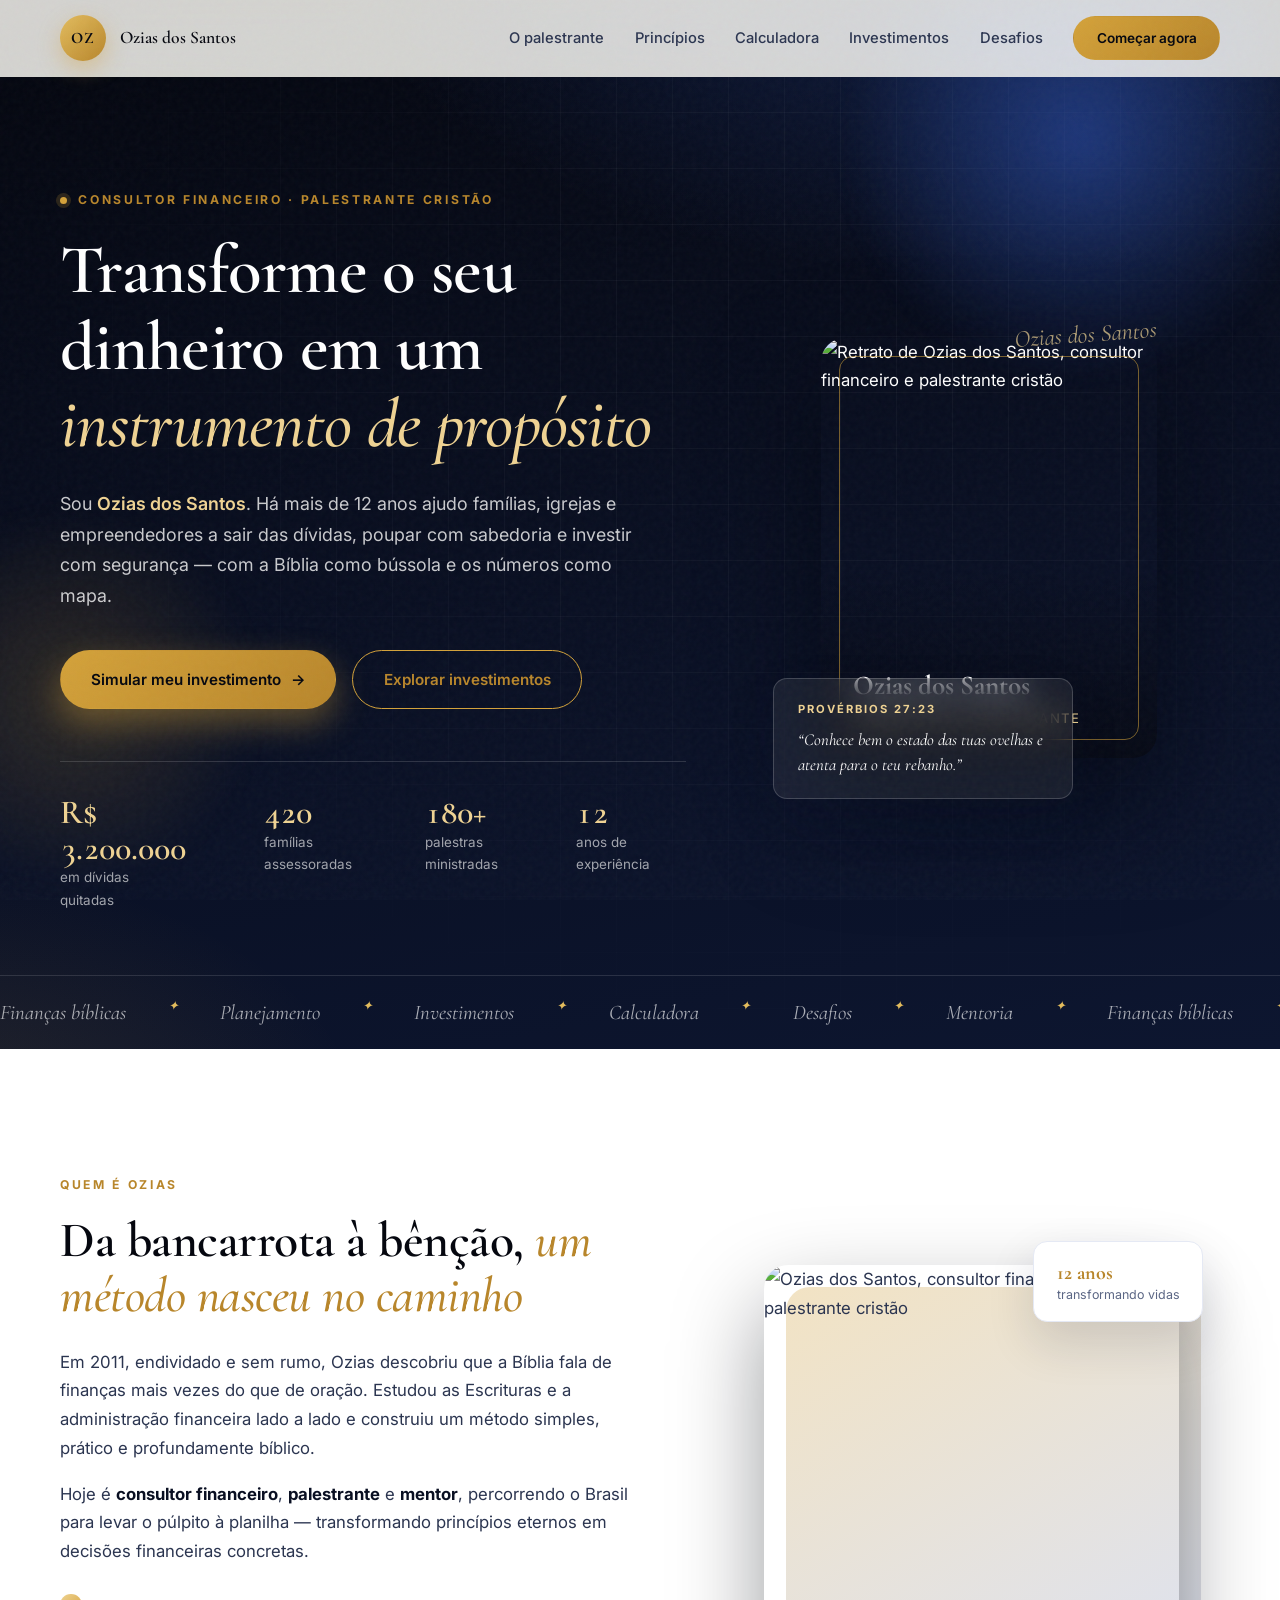
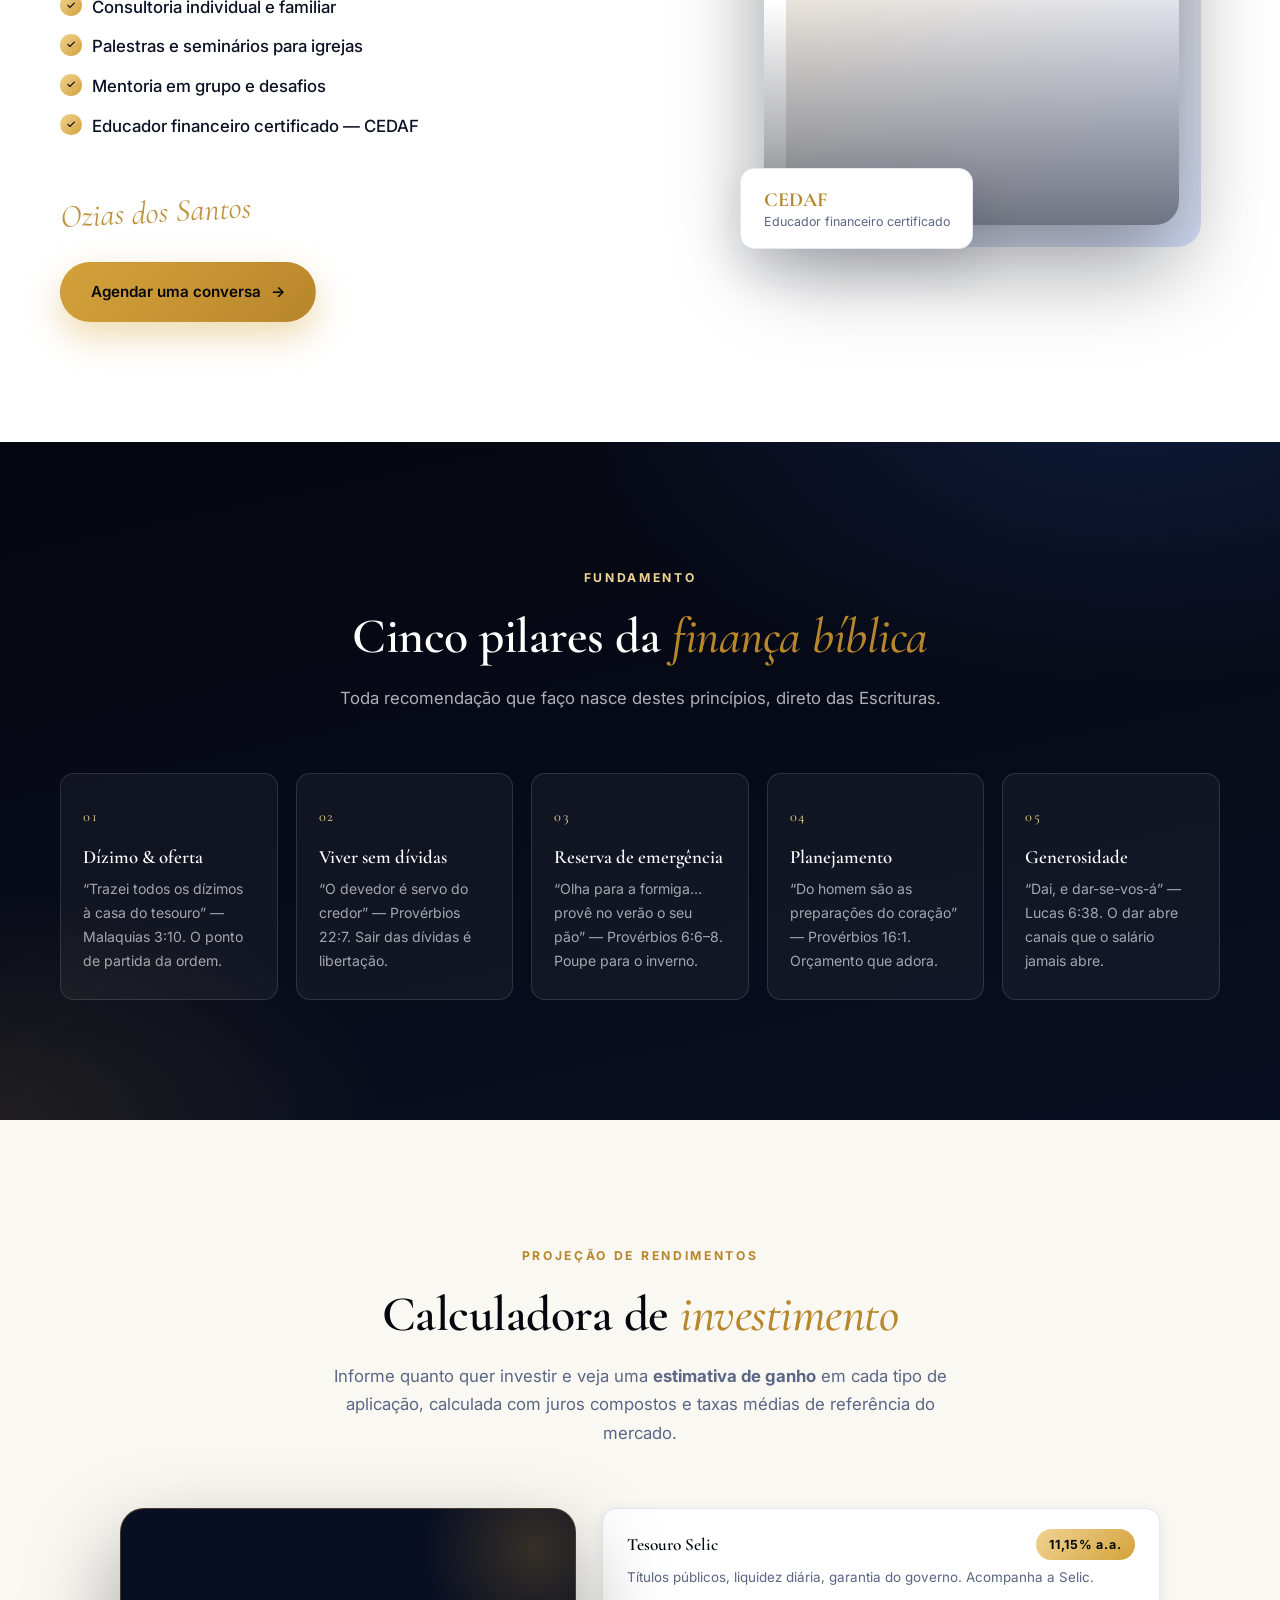
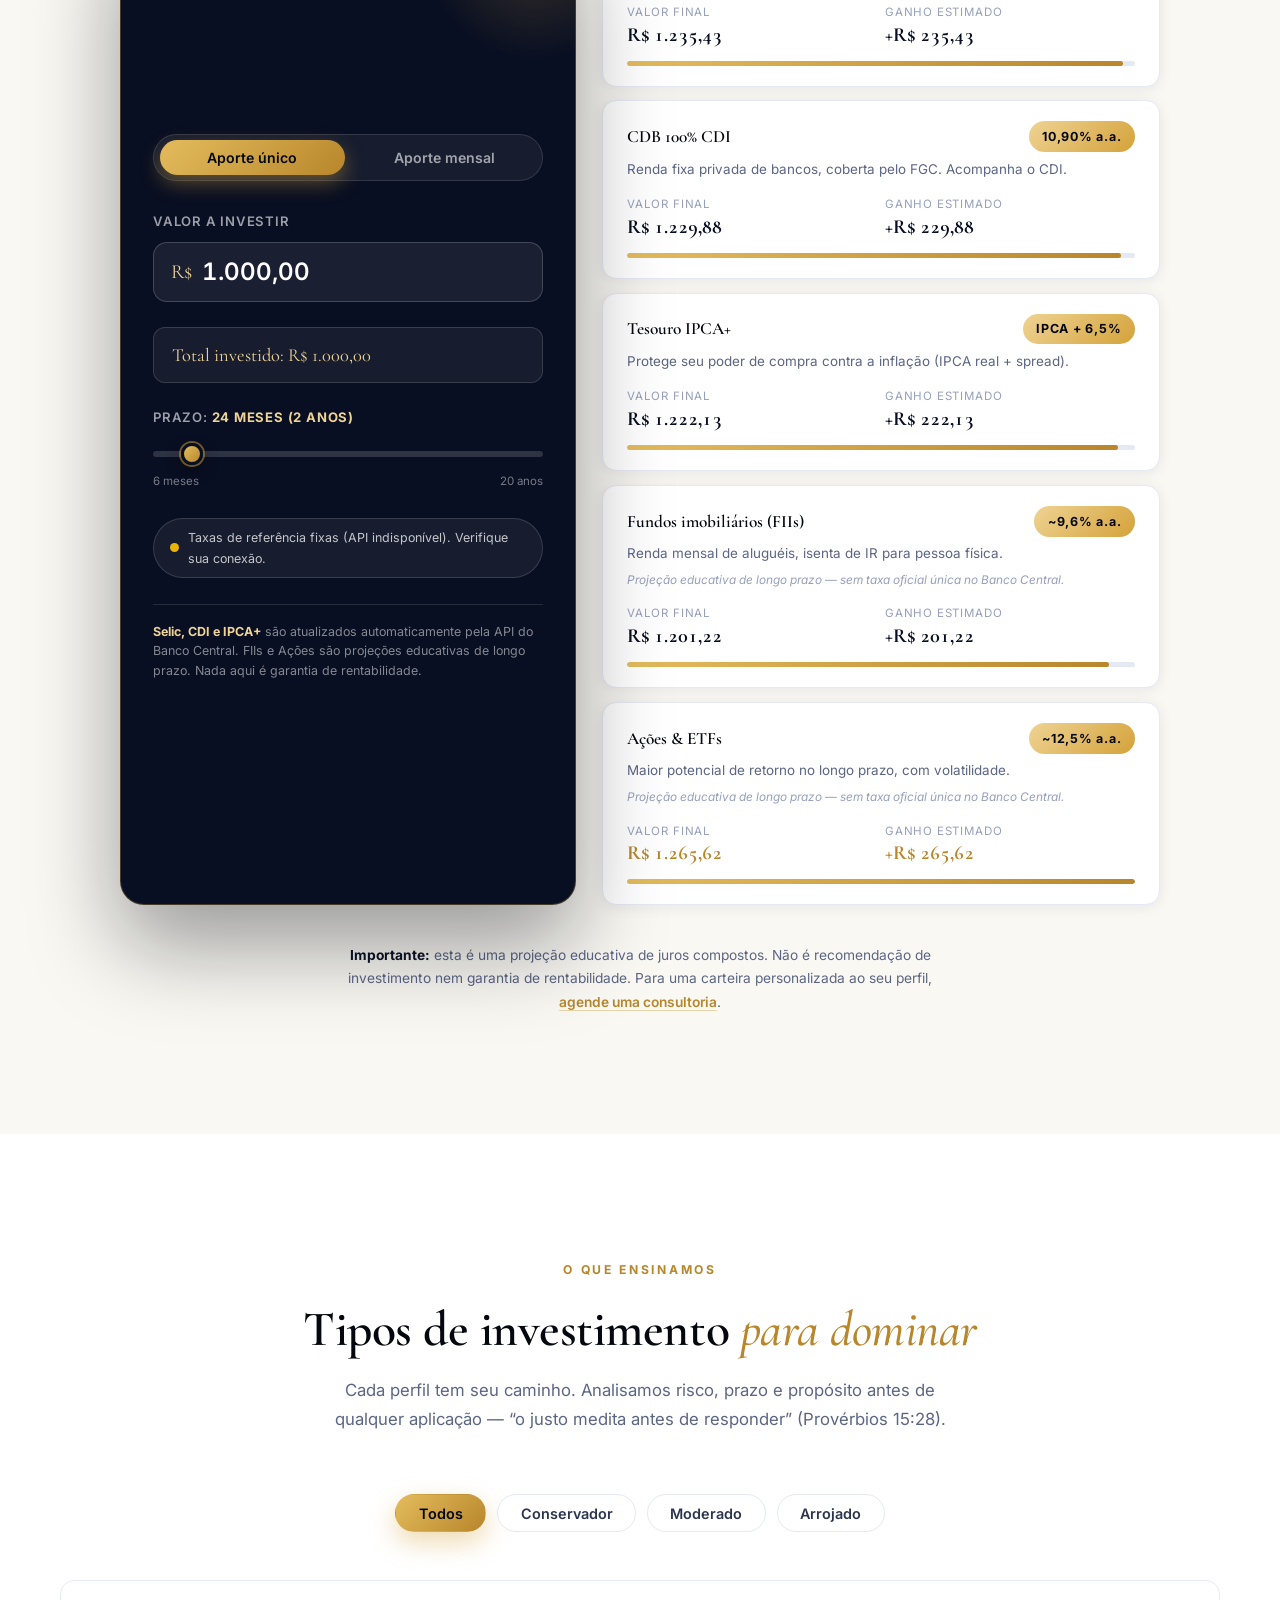
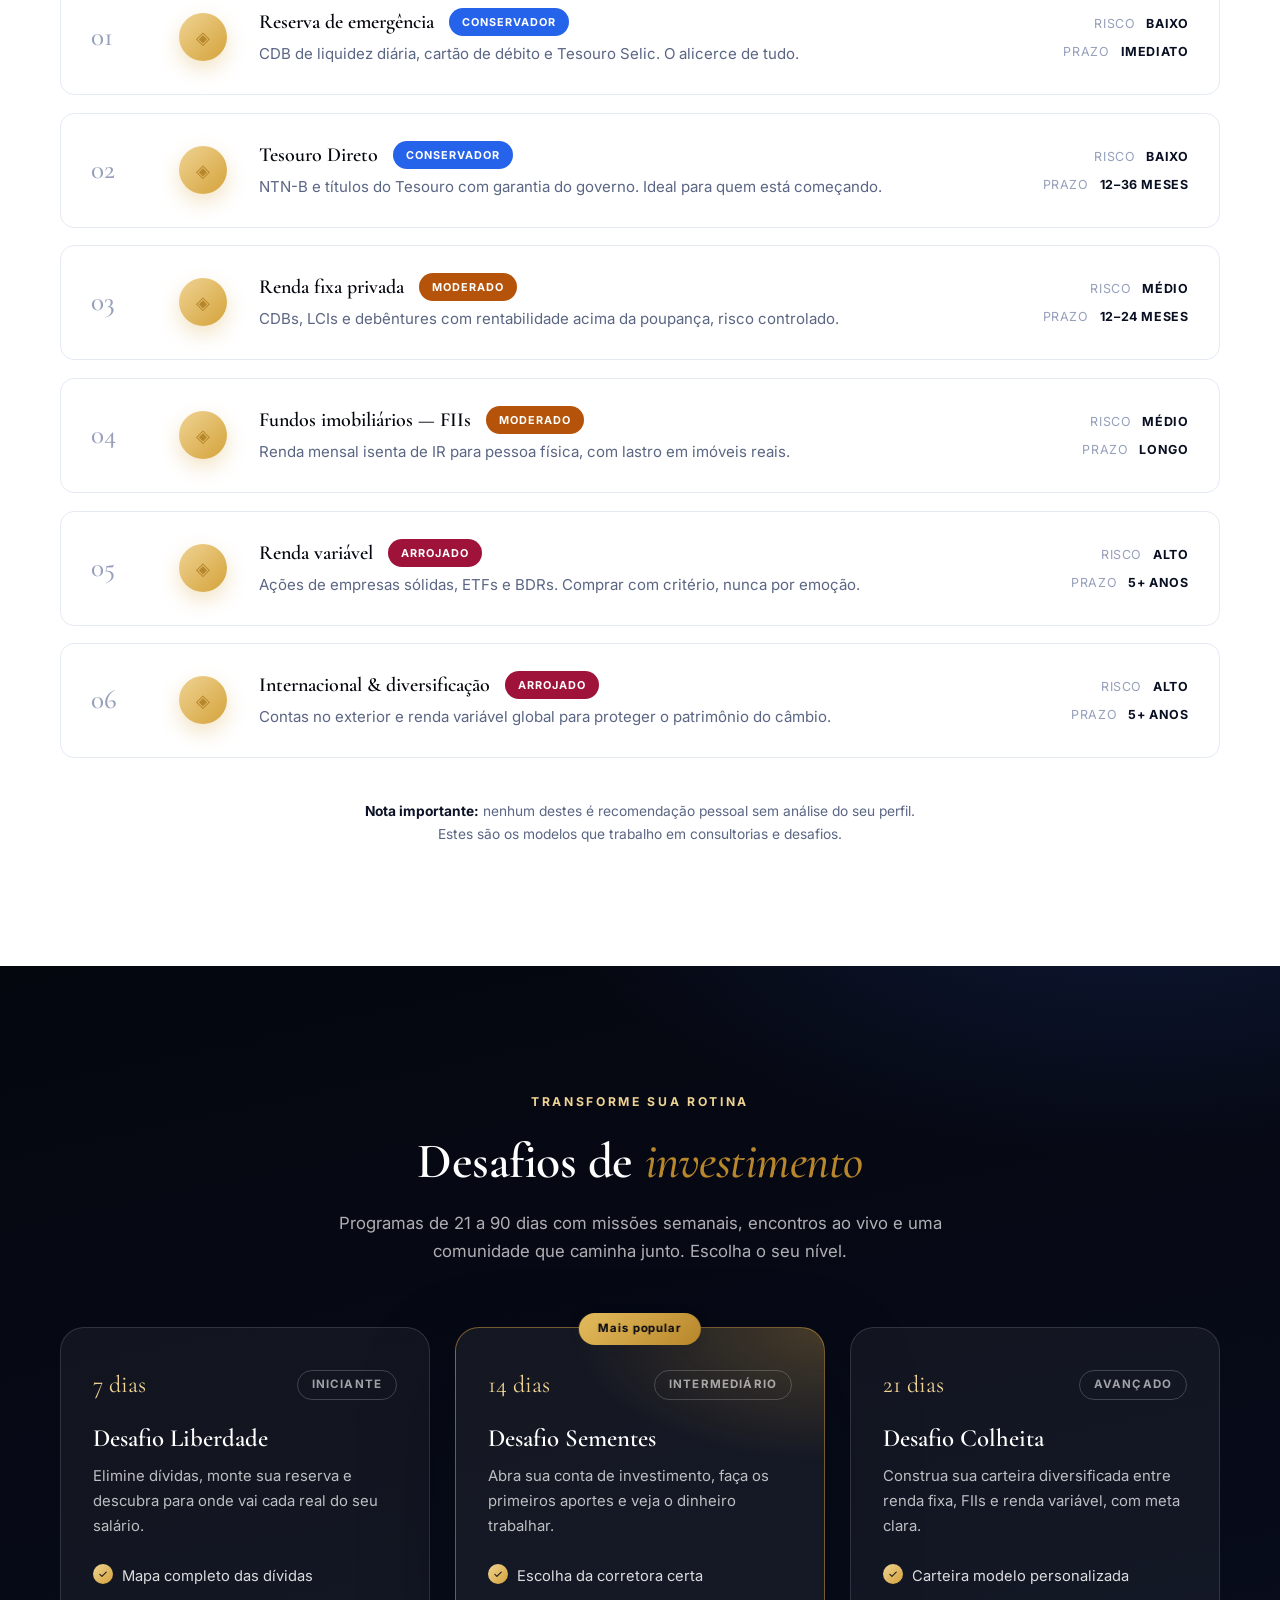
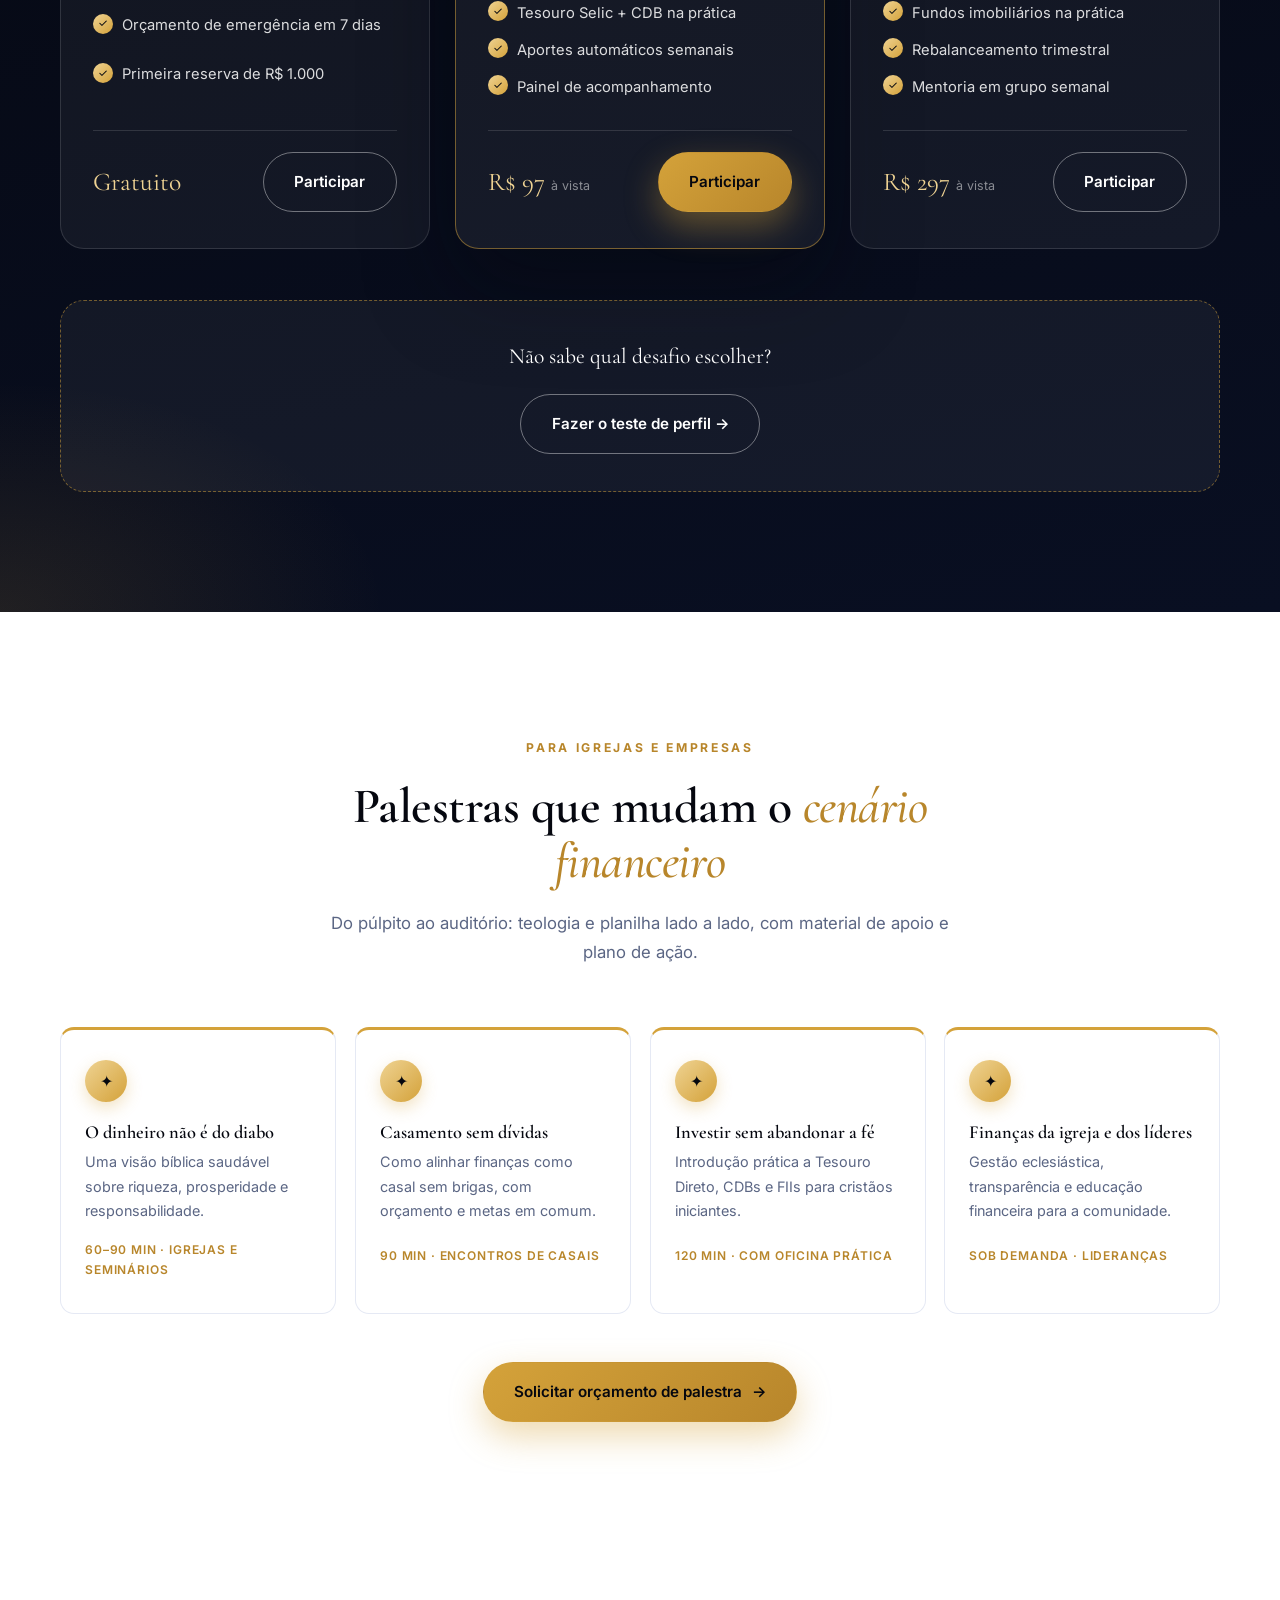
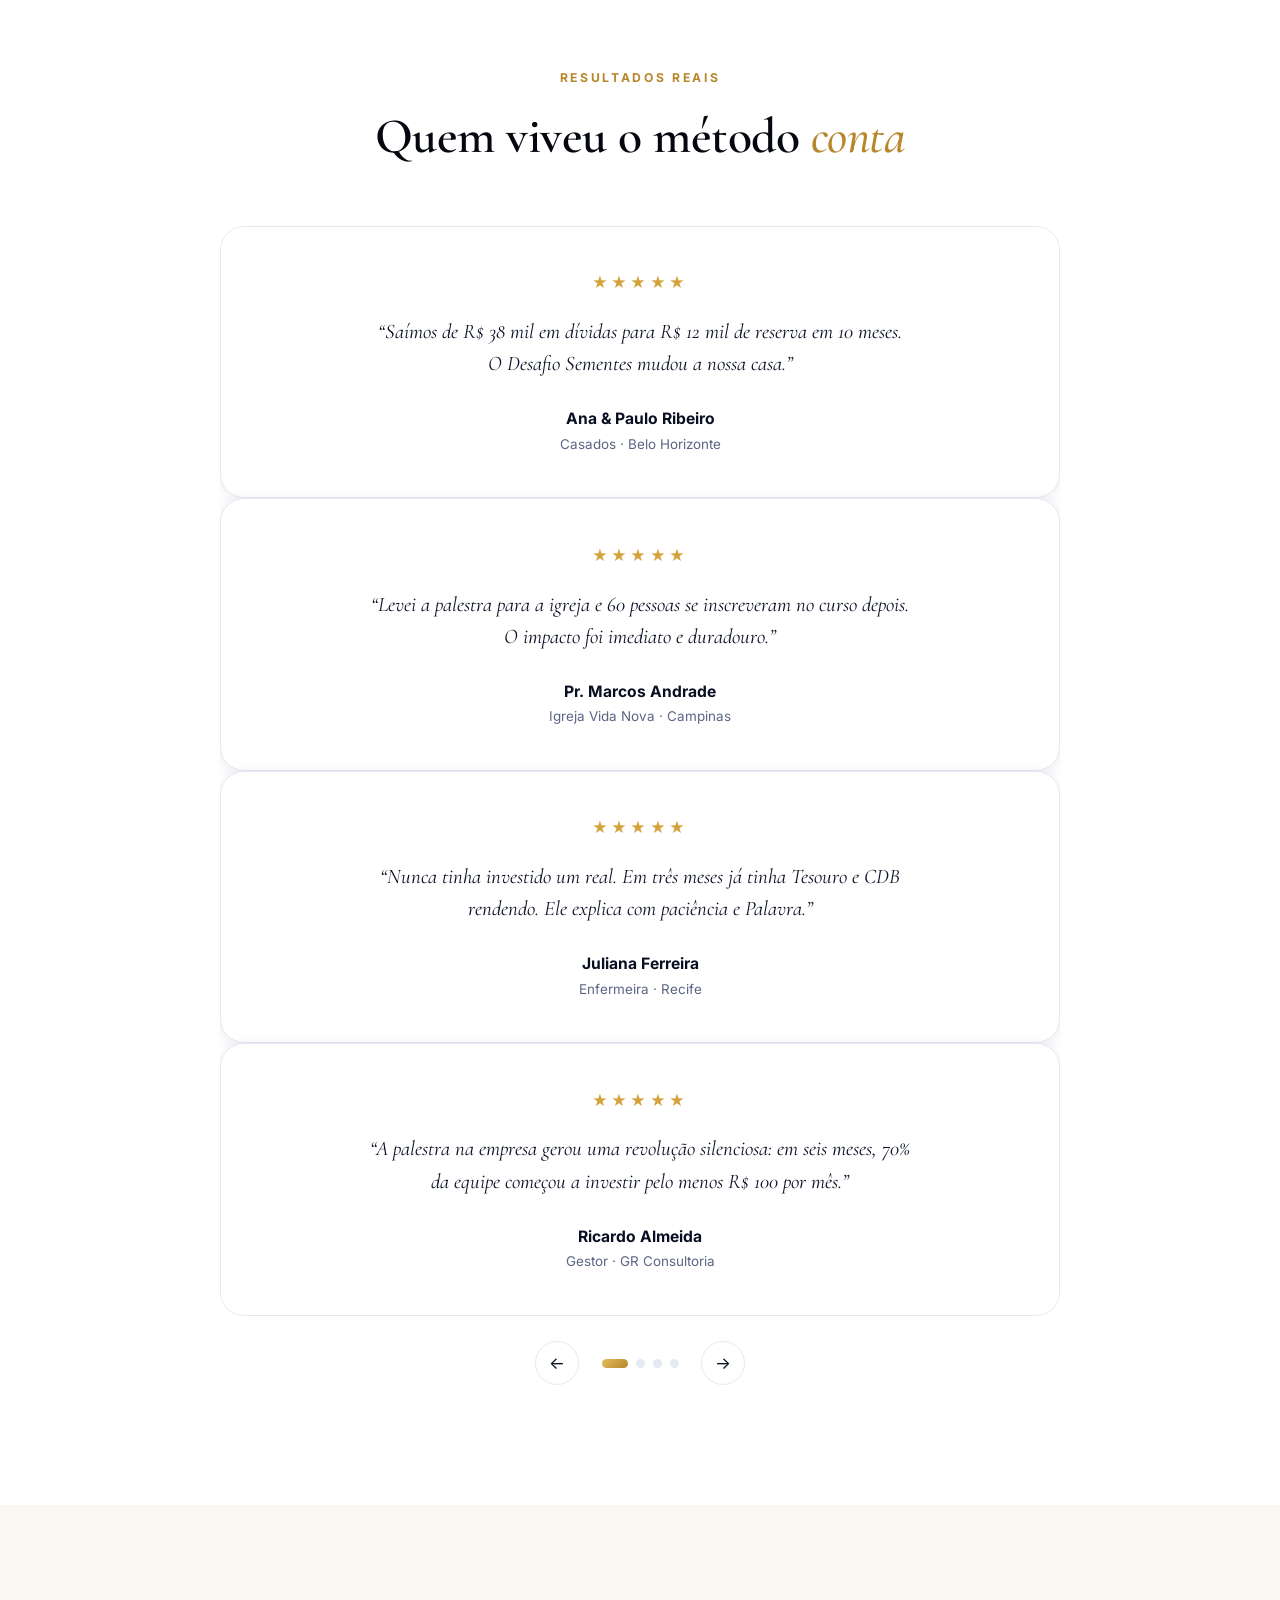
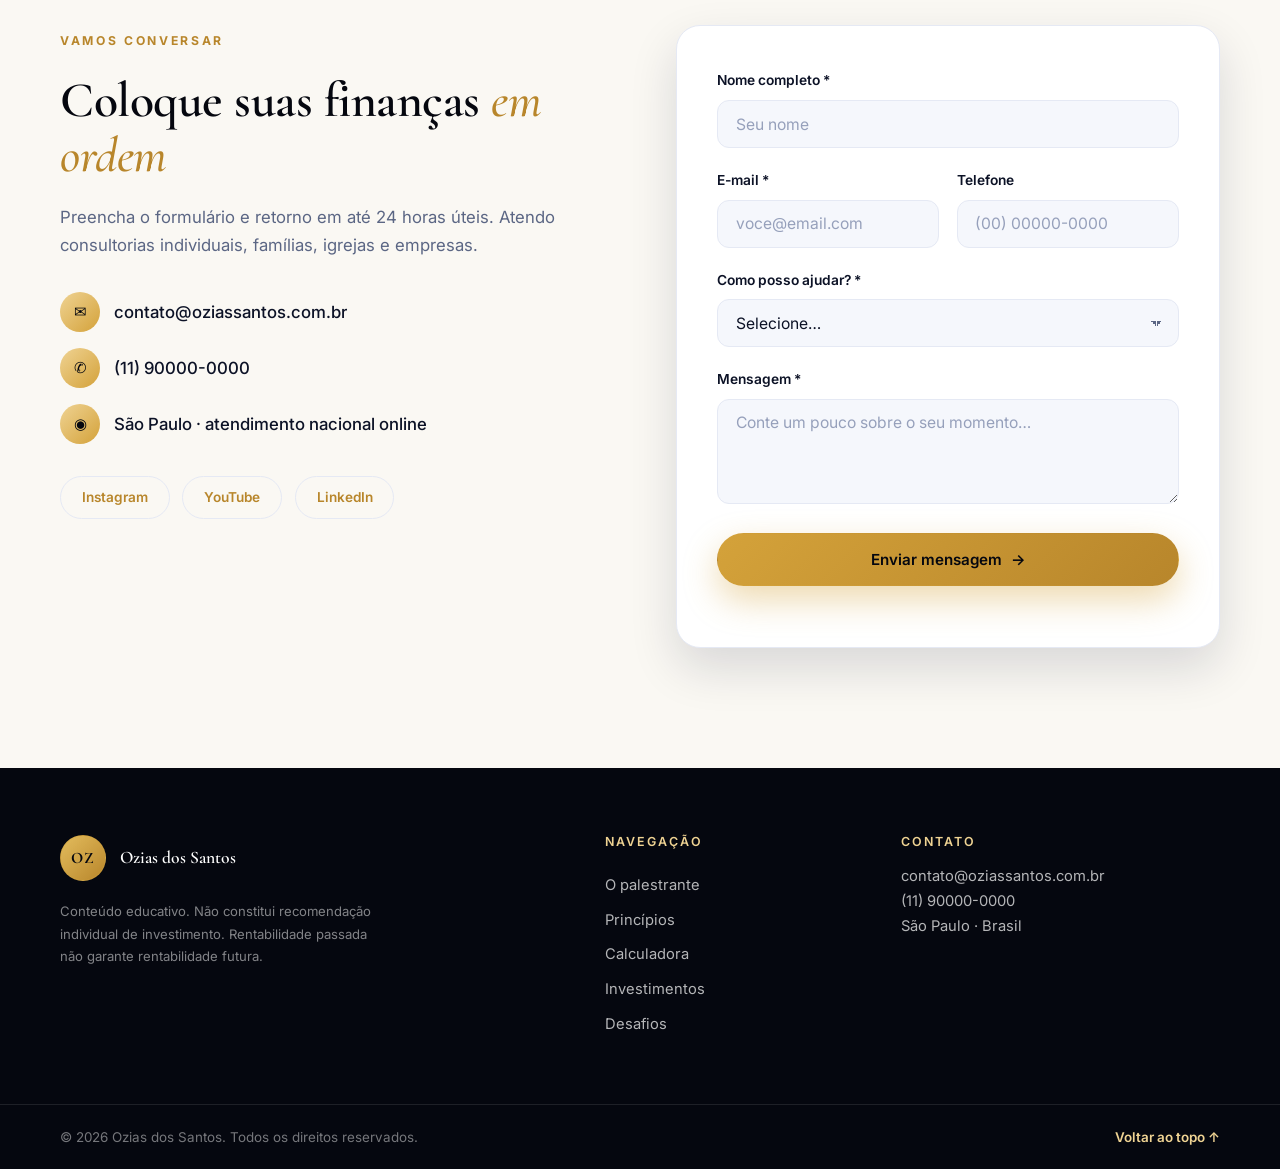
==== index.html @ 319643ca "Add files via upload" ====
<!DOCTYPE html>
<html lang="pt-BR">
<head>
  <meta charset="UTF-8">
  <meta name="viewport" content="width=device-width, initial-scale=1.0">
  <meta name="description" content="Ozias dos Santos — Consultor financeiro e palestrante cristão. Finanças com base bíblica, calculadora de investimentos e desafios.">
  <meta name="theme-color" content="#05070f">
  <title>Ozias dos Santos · Finanças com base bíblica</title>

  <link rel="preconnect" href="https://fonts.googleapis.com">
  <link rel="preconnect" href="https://fonts.gstatic.com" crossorigin>
  <link href="https://fonts.googleapis.com/css2?family=Cormorant+Garamond:ital,wght@0,400;0,500;0,600;0,700;1,400;1,500&family=Inter:wght@400;500;600;700&display=swap" rel="stylesheet">
  <link rel="stylesheet" href="css/styles.css">
</head>
<body>

  <div class="grain" aria-hidden="true"></div>
  <div class="scroll-progress" aria-hidden="true"><span id="scrollBar"></span></div>

  <!-- ================= HEADER ================= -->
  <header class="header" id="topo">
    <div class="container header-inner">
      <a href="#topo" class="brand" aria-label="Ozias dos Santos — início">
        <span class="brand-mark" aria-hidden="true">OZ</span>
        <span class="brand-word">Ozias dos Santos</span>
      </a>

      <nav class="nav" id="nav" aria-label="Navegação principal">
        <a href="#sobre">O palestrante</a>
        <a href="#principios">Princípios</a>
        <a href="#simulador">Calculadora</a>
        <a href="#investimentos">Investimentos</a>
        <a href="#desafios">Desafios</a>
        <a href="#contato" class="btn btn-gold-nav">Começar agora</a>
      </nav>

      <button class="nav-toggle" id="navToggle" aria-label="Abrir menu" aria-expanded="false" aria-controls="nav">
        <span></span><span></span><span></span>
      </button>
    </div>
  </header>

  <main>

    <!-- ================= HERO ================= -->
    <section class="hero" id="inicio">
      <div class="hero-aurora" aria-hidden="true"></div>
      <div class="hero-orb orb-a" aria-hidden="true"></div>
      <div class="hero-orb orb-b" aria-hidden="true"></div>

      <div class="container hero-inner">
        <div class="hero-main">
          <p class="overline"><span class="dot"></span> Consultor financeiro · Palestrante cristão</p>
          <h1 class="hero-title">
            Transforme o seu dinheiro em um <em class="serif">instrumento de propósito</em>
          </h1>
          <p class="hero-lead">
            Sou <strong>Ozias dos Santos</strong>. Há mais de 12 anos ajudo famílias, igrejas e
            empreendedores a sair das dívidas, poupar com sabedoria e investir com segurança —
            com a Bíblia como bússola e os números como mapa.
          </p>
          <div class="hero-actions">
            <a href="#simulador" class="btn btn-primary magnetic">Simular meu investimento <span aria-hidden="true">→</span></a>
            <a href="#investimentos" class="btn btn-line magnetic">Explorar investimentos</a>
          </div>

          <dl class="hero-stats" aria-label="Números de impacto">
            <div><dt data-count="3200000" data-prefix="R$ " data-dec="0">R$ 0</dt><dd>em dívidas quitadas</dd></div>
            <div><dt data-count="420">0</dt><dd>famílias assessoradas</dd></div>
            <div><dt data-count="180" data-suffix="+">0</dt><dd>palestras ministradas</dd></div>
            <div><dt data-count="12">0</dt><dd>anos de experiência</dd></div>
          </dl>
        </div>

        <div class="hero-portrait reveal">
          <div class="portrait-card">
            <div class="portrait-photo">
              <img src="https://randomuser.me/api/portraits/men/32.jpg" alt="Retrato de Ozias dos Santos, consultor financeiro e palestrante cristão" width="420" height="420" loading="eager">
            </div>
            <span class="portrait-goldline" aria-hidden="true"></span>
            <div class="portrait-caption">
              <strong>Ozias dos Santos</strong>
              <span>Consultor &amp; palestrante</span>
            </div>
          </div>

          <figure class="verse-badge" aria-label="Versículo em destaque">
            <span class="verse-ref">Provérbios 27:23</span>
            <blockquote>“Conhece bem o estado das tuas ovelhas e atenta para o teu rebanho.”</blockquote>
          </figure>

          <div class="portrait-sig" aria-hidden="true">Ozias dos Santos</div>
        </div>
      </div>

      <div class="marquee" aria-hidden="true">
        <div class="marquee-track">
          <span>Finanças bíblicas</span><i>✦</i>
          <span>Planejamento</span><i>✦</i>
          <span>Investimentos</span><i>✦</i>
          <span>Calculadora</span><i>✦</i>
          <span>Desafios</span><i>✦</i>
          <span>Mentoria</span><i>✦</i>
          <span>Finanças bíblicas</span><i>✦</i>
          <span>Planejamento</span><i>✦</i>
          <span>Investimentos</span><i>✦</i>
          <span>Calculadora</span><i>✦</i>
          <span>Desafios</span><i>✦</i>
          <span>Mentoria</span><i>✦</i>
        </div>
      </div>
    </section>

    <!-- ================= SOBRE / PALESTRANTE ================= -->
    <section class="section" id="sobre">
      <div class="container about-grid">
        <div class="about-copy reveal">
          <p class="overline">Quem é Ozias</p>
          <h2 class="section-title">Da bancarrota à bênção, <em class="serif">um método nasceu no caminho</em></h2>
          <p>
            Em 2011, endividado e sem rumo, Ozias descobriu que a Bíblia fala de finanças mais
            vezes do que de oração. Estudou as Escrituras e a administração financeira lado a
            lado e construiu um método simples, prático e profundamente bíblico.
          </p>
          <p>
            Hoje é <strong>consultor financeiro</strong>, <strong>palestrante</strong> e
            <strong>mentor</strong>, percorrendo o Brasil para levar o púlpito à planilha —
            transformando princípios eternos em decisões financeiras concretas.
          </p>

          <ul class="about-tags">
            <li>Consultoria individual e familiar</li>
            <li>Palestras e seminários para igrejas</li>
            <li>Mentoria em grupo e desafios</li>
            <li>Educador financeiro certificado — CEDAF</li>
          </ul>

          <div class="about-sign" aria-hidden="true">Ozias dos Santos</div>

          <a href="#contato" class="btn btn-primary magnetic">Agendar uma conversa <span aria-hidden="true">→</span></a>
        </div>

        <div class="about-visual reveal">
          <div class="about-frame">
            <img src="https://randomuser.me/api/portraits/men/32.jpg" alt="Ozias dos Santos, consultor financeiro e palestrante cristão" width="420" height="560" loading="lazy">
          </div>
          <div class="about-float">
            <strong>CEDAF</strong>
            <span>Educador financeiro certificado</span>
          </div>
          <div class="about-float about-float-b">
            <strong>12 anos</strong>
            <span>transformando vidas</span>
          </div>
        </div>
      </div>
    </section>

    <!-- ================= PRINCÍPIOS ================= -->
    <section class="section section-dark" id="principios">
      <div class="container">
        <header class="section-head reveal">
          <p class="overline overline-light">Fundamento</p>
          <h2 class="section-title">Cinco pilares da <em class="serif">finança bíblica</em></h2>
          <p class="section-sub">Toda recomendação que faço nasce destes princípios, direto das Escrituras.</p>
        </header>

        <ol class="pillars">
          <li class="pillar reveal">
            <span class="pillar-num">01</span>
            <h3>Dízimo &amp; oferta</h3>
            <p>“Trazei todos os dízimos à casa do tesouro” — Malaquias 3:10. O ponto de partida da ordem.</p>
          </li>
          <li class="pillar reveal">
            <span class="pillar-num">02</span>
            <h3>Viver sem dívidas</h3>
            <p>“O devedor é servo do credor” — Provérbios 22:7. Sair das dívidas é libertação.</p>
          </li>
          <li class="pillar reveal">
            <span class="pillar-num">03</span>
            <h3>Reserva de emergência</h3>
            <p>“Olha para a formiga… provê no verão o seu pão” — Provérbios 6:6–8. Poupe para o inverno.</p>
          </li>
          <li class="pillar reveal">
            <span class="pillar-num">04</span>
            <h3>Planejamento</h3>
            <p>“Do homem são as preparações do coração” — Provérbios 16:1. Orçamento que adora.</p>
          </li>
          <li class="pillar reveal">
            <span class="pillar-num">05</span>
            <h3>Generosidade</h3>
            <p>“Dai, e dar-se-vos-á” — Lucas 6:38. O dar abre canais que o salário jamais abre.</p>
          </li>
        </ol>
      </div>
    </section>

    <!-- ================= CALCULADORA ================= -->
    <section class="section section-alt" id="simulador">
      <div class="container">
        <header class="section-head reveal">
          <p class="overline">Projeção de rendimentos</p>
          <h2 class="section-title">Calculadora de <em class="serif">investimento</em></h2>
          <p class="section-sub">
            Informe quanto quer investir e veja uma <strong>estimativa de ganho</strong> em cada
            tipo de aplicação, calculada com juros compostos e taxas médias de referência do mercado.
          </p>
        </header>

        <div class="calc-grid reveal">
          <!-- Controles -->
          <div class="calc-panel">
            <div class="calc-mode">
              <button class="mode-btn is-active" data-mode="unique" type="button">Aporte único</button>
              <button class="mode-btn" data-mode="monthly" type="button">Aporte mensal</button>
            </div>

            <div class="calc-field">
              <label for="calcAmount" id="calcAmountLabel">Valor a investir</label>
              <div class="calc-input">
                <span class="calc-currency">R$</span>
                <input type="text" id="calcAmount" value="1.000,00" placeholder="0,00" inputmode="decimal" autocomplete="off">
              </div>
            </div>

            <div class="calc-total" id="calcTotal">Total investido: R$ 0,00</div>

            <div class="calc-field">
              <label for="calcMonths">Prazo: <strong id="calcMonthsLabel">24 meses (2 anos)</strong></label>
              <input type="range" id="calcMonths" min="6" max="240" step="6" value="24" class="calc-range">
              <div class="calc-range-labels"><span>6 meses</span><span>20 anos</span></div>
            </div>

            <div class="calc-live" id="calcLive" role="status" aria-live="polite">
              <span class="calc-live-dot" aria-hidden="true"></span>
              <span id="calcLiveText">Carregando taxa Selic…</span>
            </div>

            <p class="calc-disclaimer">
              <strong>Selic, CDI e IPCA+</strong> são atualizados automaticamente pela API do
              Banco Central. FIIs e Ações são projeções educativas de longo prazo. Nada aqui é
              garantia de rentabilidade.
            </p>
          </div>

          <!-- Resultados -->
          <div class="calc-results" id="calcResults">

            <article class="calc-card" data-key="selic" data-rate>
              <div class="calc-card-head">
                <h3>Tesouro Selic</h3>
                <span class="calc-rate">11,15% a.a.</span>
              </div>
              <p class="calc-desc">Títulos públicos, liquidez diária, garantia do governo. Acompanha a Selic.</p>
              <div class="calc-numbers">
                <div><span>Valor final</span><strong class="calc-final">—</strong></div>
                <div><span>Ganho estimado</span><strong class="calc-gain">—</strong></div>
              </div>
              <div class="calc-bar"><i></i></div>
            </article>

            <article class="calc-card" data-key="cdb" data-rate>
              <div class="calc-card-head">
                <h3>CDB 100% CDI</h3>
                <span class="calc-rate">10,90% a.a.</span>
              </div>
              <p class="calc-desc">Renda fixa privada de bancos, coberta pelo FGC. Acompanha o CDI.</p>
              <div class="calc-numbers">
                <div><span>Valor final</span><strong class="calc-final">—</strong></div>
                <div><span>Ganho estimado</span><strong class="calc-gain">—</strong></div>
              </div>
              <div class="calc-bar"><i></i></div>
            </article>

            <article class="calc-card" data-key="ipca" data-rate>
              <div class="calc-card-head">
                <h3>Tesouro IPCA+</h3>
                <span class="calc-rate">IPCA + 6,5%</span>
              </div>
              <p class="calc-desc">Protege seu poder de compra contra a inflação (IPCA real + spread).</p>
              <div class="calc-numbers">
                <div><span>Valor final</span><strong class="calc-final">—</strong></div>
                <div><span>Ganho estimado</span><strong class="calc-gain">—</strong></div>
              </div>
              <div class="calc-bar"><i></i></div>
            </article>

            <article class="calc-card" data-key="fii">
              <div class="calc-card-head">
                <h3>Fundos imobiliários (FIIs)</h3>
                <span class="calc-rate">~9,6% a.a.</span>
              </div>
              <p class="calc-desc">Renda mensal de aluguéis, isenta de IR para pessoa física.</p>
              <p class="calc-proj">Projeção educativa de longo prazo — sem taxa oficial única no Banco Central.</p>
              <div class="calc-numbers">
                <div><span>Valor final</span><strong class="calc-final">—</strong></div>
                <div><span>Ganho estimado</span><strong class="calc-gain">—</strong></div>
              </div>
              <div class="calc-bar"><i></i></div>
            </article>

            <article class="calc-card" data-key="acoes">
              <div class="calc-card-head">
                <h3>Ações &amp; ETFs</h3>
                <span class="calc-rate">~12,5% a.a.</span>
              </div>
              <p class="calc-desc">Maior potencial de retorno no longo prazo, com volatilidade.</p>
              <p class="calc-proj">Projeção educativa de longo prazo — sem taxa oficial única no Banco Central.</p>
              <div class="calc-numbers">
                <div><span>Valor final</span><strong class="calc-final">—</strong></div>
                <div><span>Ganho estimado</span><strong class="calc-gain">—</strong></div>
              </div>
              <div class="calc-bar"><i></i></div>
            </article>

          </div>
        </div>

        <p class="calc-note reveal">
          <strong>Importante:</strong> esta é uma projeção educativa de juros compostos. Não é
          recomendação de investimento nem garantia de rentabilidade. Para uma carteira
          personalizada ao seu perfil, <a href="#contato">agende uma consultoria</a>.
        </p>
      </div>
    </section>

    <!-- ================= INVESTIMENTOS ================= -->
    <section class="section" id="investimentos">
      <div class="container">
        <header class="section-head reveal">
          <p class="overline">O que ensinamos</p>
          <h2 class="section-title">Tipos de investimento <em class="serif">para dominar</em></h2>
          <p class="section-sub">
            Cada perfil tem seu caminho. Analisamos risco, prazo e propósito antes de qualquer
            aplicação — “o justo medita antes de responder” (Provérbios 15:28).
          </p>
        </header>

        <div class="filters reveal" role="tablist" aria-label="Filtrar por perfil de investidor">
          <button class="chip is-active" data-filter="all" role="tab" aria-selected="true">Todos</button>
          <button class="chip" data-filter="conservador" role="tab" aria-selected="false">Conservador</button>
          <button class="chip" data-filter="moderado" role="tab" aria-selected="false">Moderado</button>
          <button class="chip" data-filter="arrojado" role="tab" aria-selected="false">Arrojado</button>
        </div>

        <div class="invest-list" id="investList">

          <article class="invest-row tilt reveal" data-profile="conservador">
            <div class="invest-index">01</div>
            <div class="invest-icon" aria-hidden="true">◈</div>
            <div class="invest-body">
              <div class="invest-head">
                <h3>Reserva de emergência</h3>
                <span class="tag tag-cons">Conservador</span>
              </div>
              <p>CDB de liquidez diária, cartão de débito e Tesouro Selic. O alicerce de tudo.</p>
            </div>
            <div class="invest-meta">
              <span>Risco <b>Baixo</b></span>
              <span>Prazo <b>Imediato</b></span>
            </div>
          </article>

          <article class="invest-row tilt reveal" data-profile="conservador">
            <div class="invest-index">02</div>
            <div class="invest-icon" aria-hidden="true">◈</div>
            <div class="invest-body">
              <div class="invest-head">
                <h3>Tesouro Direto</h3>
                <span class="tag tag-cons">Conservador</span>
              </div>
              <p>NTN-B e títulos do Tesouro com garantia do governo. Ideal para quem está começando.</p>
            </div>
            <div class="invest-meta">
              <span>Risco <b>Baixo</b></span>
              <span>Prazo <b>12–36 meses</b></span>
            </div>
          </article>

          <article class="invest-row tilt reveal" data-profile="moderado">
            <div class="invest-index">03</div>
            <div class="invest-icon" aria-hidden="true">◈</div>
            <div class="invest-body">
              <div class="invest-head">
                <h3>Renda fixa privada</h3>
                <span class="tag tag-mod">Moderado</span>
              </div>
              <p>CDBs, LCIs e debêntures com rentabilidade acima da poupança, risco controlado.</p>
            </div>
            <div class="invest-meta">
              <span>Risco <b>Médio</b></span>
              <span>Prazo <b>12–24 meses</b></span>
            </div>
          </article>

          <article class="invest-row tilt reveal" data-profile="moderado">
            <div class="invest-index">04</div>
            <div class="invest-icon" aria-hidden="true">◈</div>
            <div class="invest-body">
              <div class="invest-head">
                <h3>Fundos imobiliários — FIIs</h3>
                <span class="tag tag-mod">Moderado</span>
              </div>
              <p>Renda mensal isenta de IR para pessoa física, com lastro em imóveis reais.</p>
            </div>
            <div class="invest-meta">
              <span>Risco <b>Médio</b></span>
              <span>Prazo <b>Longo</b></span>
            </div>
          </article>

          <article class="invest-row tilt reveal" data-profile="arrojado">
            <div class="invest-index">05</div>
            <div class="invest-icon" aria-hidden="true">◈</div>
            <div class="invest-body">
              <div class="invest-head">
                <h3>Renda variável</h3>
                <span class="tag tag-arr">Arrojado</span>
              </div>
              <p>Ações de empresas sólidas, ETFs e BDRs. Comprar com critério, nunca por emoção.</p>
            </div>
            <div class="invest-meta">
              <span>Risco <b>Alto</b></span>
              <span>Prazo <b>5+ anos</b></span>
            </div>
          </article>

          <article class="invest-row tilt reveal" data-profile="arrojado">
            <div class="invest-index">06</div>
            <div class="invest-icon" aria-hidden="true">◈</div>
            <div class="invest-body">
              <div class="invest-head">
                <h3>Internacional &amp; diversificação</h3>
                <span class="tag tag-arr">Arrojado</span>
              </div>
              <p>Contas no exterior e renda variável global para proteger o patrimônio do câmbio.</p>
            </div>
            <div class="invest-meta">
              <span>Risco <b>Alto</b></span>
              <span>Prazo <b>5+ anos</b></span>
            </div>
          </article>

        </div>

        <p class="invest-note reveal">
          <strong>Nota importante:</strong> nenhum destes é recomendação pessoal sem análise do seu
          perfil. Estes são os modelos que trabalho em consultorias e desafios.
        </p>
      </div>
    </section>

    <!-- ================= DESAFIOS ================= -->
    <section class="section section-dark" id="desafios">
      <div class="container">
        <header class="section-head reveal">
          <p class="overline overline-light">Transforme sua rotina</p>
          <h2 class="section-title">Desafios de <em class="serif">investimento</em></h2>
          <p class="section-sub">
            Programas de 21 a 90 dias com missões semanais, encontros ao vivo e uma comunidade
            que caminha junto. Escolha o seu nível.
          </p>
        </header>

        <div class="challenges">

          <article class="challenge tilt reveal">
            <div class="challenge-top">
              <span class="challenge-days">7 dias</span>
              <span class="challenge-level">Iniciante</span>
            </div>
            <h3>Desafio Liberdade</h3>
            <p>Elimine dívidas, monte sua reserva e descubra para onde vai cada real do seu salário.</p>
            <ul class="challenge-list">
              <li>Mapa completo das dívidas</li>
              <li>Orçamento de emergência em 7 dias</li>
              <li>Primeira reserva de R$ 1.000</li>
            </ul>
            <div class="challenge-foot">
              <span class="price">Gratuito</span>
              <a href="#contato" class="btn btn-line-light magnetic">Participar</a>
            </div>
          </article>

          <article class="challenge challenge-featured tilt reveal">
            <span class="ribbon">Mais popular</span>
            <div class="challenge-top">
              <span class="challenge-days">14 dias</span>
              <span class="challenge-level">Intermediário</span>
            </div>
            <h3>Desafio Sementes</h3>
            <p>Abra sua conta de investimento, faça os primeiros aportes e veja o dinheiro trabalhar.</p>
            <ul class="challenge-list">
              <li>Escolha da corretora certa</li>
              <li>Tesouro Selic + CDB na prática</li>
              <li>Aportes automáticos semanais</li>
              <li>Painel de acompanhamento</li>
            </ul>
            <div class="challenge-foot">
              <span class="price">R$ 97 <small>à vista</small></span>
              <a href="#contato" class="btn btn-primary magnetic">Participar</a>
            </div>
          </article>

          <article class="challenge tilt reveal">
            <div class="challenge-top">
              <span class="challenge-days">21 dias</span>
              <span class="challenge-level">Avançado</span>
            </div>
            <h3>Desafio Colheita</h3>
            <p>Construa sua carteira diversificada entre renda fixa, FIIs e renda variável, com meta clara.</p>
            <ul class="challenge-list">
              <li>Carteira modelo personalizada</li>
              <li>Fundos imobiliários na prática</li>
              <li>Rebalanceamento trimestral</li>
              <li>Mentoria em grupo semanal</li>
            </ul>
            <div class="challenge-foot">
              <span class="price">R$ 297 <small>à vista</small></span>
              <a href="#contato" class="btn btn-line-light magnetic">Participar</a>
            </div>
          </article>

        </div>

        <div class="challenge-cta reveal">
          <p>Não sabe qual desafio escolher?</p>
          <a href="#contato" class="btn btn-outline-light magnetic">Fazer o teste de perfil →</a>
        </div>
      </div>
    </section>

    <!-- ================= PALESTRAS ================= -->
    <section class="section" id="palestras">
      <div class="container">
        <header class="section-head reveal">
          <p class="overline">Para igrejas e empresas</p>
          <h2 class="section-title">Palestras que mudam o <em class="serif">cenário financeiro</em></h2>
          <p class="section-sub">Do púlpito ao auditório: teologia e planilha lado a lado, com material de apoio e plano de ação.</p>
        </header>

        <div class="talks-grid">
          <article class="talk tilt reveal">
            <span class="talk-icon" aria-hidden="true">✦</span>
            <h3>O dinheiro não é do diabo</h3>
            <p>Uma visão bíblica saudável sobre riqueza, prosperidade e responsabilidade.</p>
            <span class="talk-meta">60–90 min · Igrejas e seminários</span>
          </article>
          <article class="talk tilt reveal">
            <span class="talk-icon" aria-hidden="true">✦</span>
            <h3>Casamento sem dívidas</h3>
            <p>Como alinhar finanças como casal sem brigas, com orçamento e metas em comum.</p>
            <span class="talk-meta">90 min · Encontros de casais</span>
          </article>
          <article class="talk tilt reveal">
            <span class="talk-icon" aria-hidden="true">✦</span>
            <h3>Investir sem abandonar a fé</h3>
            <p>Introdução prática a Tesouro Direto, CDBs e FIIs para cristãos iniciantes.</p>
            <span class="talk-meta">120 min · Com oficina prática</span>
          </article>
          <article class="talk tilt reveal">
            <span class="talk-icon" aria-hidden="true">✦</span>
            <h3>Finanças da igreja e dos líderes</h3>
            <p>Gestão eclesiástica, transparência e educação financeira para a comunidade.</p>
            <span class="talk-meta">Sob demanda · Lideranças</span>
          </article>
        </div>

        <div class="talks-cta reveal">
          <a href="#contato" class="btn btn-primary magnetic">Solicitar orçamento de palestra <span aria-hidden="true">→</span></a>
        </div>
      </div>
    </section>

    <!-- ================= DEPOIMENTOS ================= -->
    <section class="section" id="depoimentos">
      <div class="container">
        <header class="section-head reveal">
          <p class="overline">Resultados reais</p>
          <h2 class="section-title">Quem viveu o método <em class="serif">conta</em></h2>
        </header>

        <div class="testimonial-carousel reveal" data-carousel>
          <div class="testimonial-track" data-track>

            <figure class="testimonial">
              <span class="testi-stars" aria-hidden="true">★★★★★</span>
              <blockquote>
                “Saímos de R$ 38 mil em dívidas para R$ 12 mil de reserva em 10 meses.
                O Desafio Sementes mudou a nossa casa.”
              </blockquote>
              <figcaption><strong>Ana &amp; Paulo Ribeiro</strong><span>Casados · Belo Horizonte</span></figcaption>
            </figure>

            <figure class="testimonial">
              <span class="testi-stars" aria-hidden="true">★★★★★</span>
              <blockquote>
                “Levei a palestra para a igreja e 60 pessoas se inscreveram no curso depois.
                O impacto foi imediato e duradouro.”
              </blockquote>
              <figcaption><strong>Pr. Marcos Andrade</strong><span>Igreja Vida Nova · Campinas</span></figcaption>
            </figure>

            <figure class="testimonial">
              <span class="testi-stars" aria-hidden="true">★★★★★</span>
              <blockquote>
                “Nunca tinha investido um real. Em três meses já tinha Tesouro e CDB rendendo.
                Ele explica com paciência e Palavra.”
              </blockquote>
              <figcaption><strong>Juliana Ferreira</strong><span>Enfermeira · Recife</span></figcaption>
            </figure>

            <figure class="testimonial">
              <span class="testi-stars" aria-hidden="true">★★★★★</span>
              <blockquote>
                “A palestra na empresa gerou uma revolução silenciosa: em seis meses, 70% da
                equipe começou a investir pelo menos R$ 100 por mês.”
              </blockquote>
              <figcaption><strong>Ricardo Almeida</strong><span>Gestor · GR Consultoria</span></figcaption>
            </figure>

          </div>
          <div class="carousel-controls">
            <button class="carousel-btn" data-prev aria-label="Depoimento anterior">←</button>
            <span class="carousel-dots" data-dots></span>
            <button class="carousel-btn" data-next aria-label="Próximo depoimento">→</button>
          </div>
        </div>
      </div>
    </section>

    <!-- ================= CONTATO ================= -->
    <section class="section section-alt" id="contato">
      <div class="container contact-grid">
        <div class="contact-copy reveal">
          <p class="overline">Vamos conversar</p>
          <h2 class="section-title">Coloque suas finanças <em class="serif">em ordem</em></h2>
          <p class="section-sub">
            Preencha o formulário e retorno em até 24 horas úteis. Atendo consultorias
            individuais, famílias, igrejas e empresas.
          </p>
          <ul class="contact-info">
            <li><span>✉</span> contato@oziassantos.com.br</li>
            <li><span>✆</span> (11) 90000-0000</li>
            <li><span>◉</span> São Paulo · atendimento nacional online</li>
          </ul>
          <div class="social">
            <a href="#" aria-label="Instagram">Instagram</a>
            <a href="#" aria-label="YouTube">YouTube</a>
            <a href="#" aria-label="LinkedIn">LinkedIn</a>
          </div>
        </div>

        <form class="contact-form reveal" id="contactForm" novalidate>
          <div class="field">
            <label for="nome">Nome completo *</label>
            <input type="text" id="nome" name="nome" required autocomplete="name" placeholder="Seu nome">
          </div>

          <div class="field-row">
            <div class="field">
              <label for="email">E-mail *</label>
              <input type="email" id="email" name="email" required autocomplete="email" placeholder="voce@email.com">
            </div>
            <div class="field">
              <label for="telefone">Telefone</label>
              <input type="tel" id="telefone" name="telefone" autocomplete="tel" placeholder="(00) 00000-0000">
            </div>
          </div>

          <div class="field">
            <label for="assunto">Como posso ajudar? *</label>
            <select id="assunto" name="assunto" required>
              <option value="">Selecione…</option>
              <option>Consultoria financeira</option>
              <option>Calculadora / simulação</option>
              <option>Desafio de investimento</option>
              <option>Palestra / seminário</option>
              <option>Outro assunto</option>
            </select>
          </div>

          <div class="field">
            <label for="mensagem">Mensagem *</label>
            <textarea id="mensagem" name="mensagem" rows="4" required placeholder="Conte um pouco sobre o seu momento…"></textarea>
          </div>

          <button type="submit" class="btn btn-primary btn-block magnetic">Enviar mensagem <span aria-hidden="true">→</span></button>
          <p class="form-status" id="formStatus" role="status" aria-live="polite"></p>
        </form>
      </div>
    </section>

  </main>

  <!-- ================= FOOTER ================= -->
  <footer class="footer">
    <div class="container footer-grid">
      <div class="footer-brand">
        <a href="#topo" class="brand">
          <span class="brand-mark" aria-hidden="true">OZ</span>
          <span class="brand-word">Ozias dos Santos</span>
        </a>
        <p>
          Conteúdo educativo. Não constitui recomendação individual de investimento.
          Rentabilidade passada não garante rentabilidade futura.
        </p>
      </div>
      <nav class="footer-nav" aria-label="Rodapé">
        <h4>Navegação</h4>
        <a href="#sobre">O palestrante</a>
        <a href="#principios">Princípios</a>
        <a href="#simulador">Calculadora</a>
        <a href="#investimentos">Investimentos</a>
        <a href="#desafios">Desafios</a>
      </nav>
      <div class="footer-contact">
        <h4>Contato</h4>
        <p>contato@oziassantos.com.br</p>
        <p>(11) 90000-0000</p>
        <p>São Paulo · Brasil</p>
      </div>
    </div>
    <div class="footer-bottom">
      <div class="container">
        <p>© <span id="ano">2026</span> Ozias dos Santos. Todos os direitos reservados.</p>
        <a href="#topo" class="to-top">Voltar ao topo ↑</a>
      </div>
    </div>
  </footer>

  <script src="js/main.js"></script>
</body>
</html>
---- css/styles.css ----
/* ==========================================================================
   Ozias dos Santos — Finanças com base bíblica
   Tema: Navy + dourado · Edição elite
   ========================================================================== */

:root {
  --navy-950: #05070f;
  --navy-900: #090f22;
  --navy-800: #0d1630;
  --navy-700: #142142;
  --navy-600: #1c2e5a;

  --blue-500: #3b6df0;
  --blue-400: #638bf3;
  --blue-300: #8fadf7;
  --blue-100: #dfe8fd;
  --blue-50: #f1f5ff;

  --gold-600: #b8862b;
  --gold-500: #d4a23a;
  --gold-400: #e3bc5d;
  --gold-300: #efd393;

  --ink-900: #0c1226;
  --ink-700: #2b3550;
  --ink-500: #5b6684;
  --ink-300: #96a0bb;

  --white: #ffffff;
  --cream: #faf8f3;
  --off-white: #f5f7fc;
  --line: #e5e9f4;

  --tag-cons: #2563eb;
  --tag-mod: #b45309;
  --tag-arr: #9f1239;

  --font-serif: 'Cormorant Garamond', Georgia, serif;
  --font-sans: 'Inter', -apple-system, 'Segoe UI', sans-serif;

  --container: 1160px;
  --radius: 14px;
  --radius-lg: 24px;
  --shadow-sm: 0 2px 14px rgba(13, 22, 48, 0.08);
  --shadow-md: 0 20px 48px rgba(13, 22, 48, 0.14);
  --shadow-lg: 0 40px 90px rgba(5, 7, 15, 0.4);
  --ease: cubic-bezier(0.22, 0.61, 0.36, 1);
}

*, *::before, *::after { box-sizing: border-box; margin: 0; padding: 0; }

html { scroll-behavior: smooth; scroll-padding-top: 90px; }

body {
  font-family: var(--font-sans);
  font-size: 1.05rem;
  line-height: 1.7;
  color: var(--ink-700);
  background: var(--white);
  -webkit-font-smoothing: antialiased;
  overflow-x: hidden;
}

img, svg { display: block; max-width: 100%; }
a { color: inherit; text-decoration: none; }
ul, ol { list-style: none; }
button { font-family: inherit; }

h1, h2, h3, h4 {
  font-family: var(--font-serif);
  color: var(--navy-950);
  font-weight: 600;
  line-height: 1.12;
}

::selection { background: var(--gold-500); color: var(--navy-950); }

.container { width: min(var(--container), 100% - 3rem); margin-inline: auto; }

/* ---------- Grão + scroll progress ---------- */
.grain {
  position: fixed;
  inset: 0;
  z-index: 999;
  pointer-events: none;
  opacity: 0.035;
  background-image: url("data:image/svg+xml,%3Csvg viewBox='0 0 200 200' xmlns='http://www.w3.org/2000/svg'%3E%3Cfilter id='n'%3E%3CfeTurbulence type='fractalNoise' baseFrequency='0.85' numOctaves='3' stitchTiles='stitch'/%3E%3C/filter%3E%3Crect width='100%25' height='100%25' filter='url(%23n)'/%3E%3C/svg%3E");
}

.scroll-progress {
  position: fixed;
  top: 0; left: 0; right: 0;
  height: 3px;
  z-index: 200;
  background: transparent;
  pointer-events: none;
}
.scroll-progress span {
  display: block;
  height: 100%;
  width: 0;
  background: linear-gradient(90deg, var(--gold-500), var(--blue-500));
  border-radius: 0 3px 3px 0;
}

/* ---------- Tipografia utilitária ---------- */
.overline {
  display: inline-flex;
  align-items: center;
  gap: 0.7rem;
  font-size: 0.76rem;
  font-weight: 700;
  letter-spacing: 0.22em;
  text-transform: uppercase;
  color: var(--gold-600);
  margin-bottom: 1.3rem;
}
.overline .dot {
  width: 7px; height: 7px;
  border-radius: 50%;
  background: var(--gold-500);
  box-shadow: 0 0 0 4px rgba(212, 162, 58, 0.18);
}
.overline-light { color: var(--gold-300); }

.section-title {
  font-size: clamp(2.1rem, 4.2vw, 3.1rem);
  margin-bottom: 1.2rem;
  letter-spacing: -0.01em;
}
.section-title em.serif {
  font-style: italic;
  font-weight: 500;
  color: var(--gold-600);
}
.section-sub { color: var(--ink-500); max-width: 60ch; }

.section { padding-block: clamp(5rem, 10vw, 7.5rem); position: relative; }
.section-alt { background: var(--cream); }

.section-head { max-width: 720px; margin: 0 auto 3.8rem; text-align: center; }
.section-head .overline { justify-content: center; }
.section-head .section-sub { margin-inline: auto; }
.section-dark {
  background:
    radial-gradient(1000px 520px at 88% -10%, rgba(59, 109, 240, 0.18), transparent 60%),
    radial-gradient(700px 420px at 0% 100%, rgba(212, 162, 58, 0.12), transparent 55%),
    linear-gradient(168deg, var(--navy-950), var(--navy-900));
  color: rgba(255, 255, 255, 0.82);
}
.section-dark h2, .section-dark h3 { color: #fff; }
.section-dark .section-sub { color: rgba(255, 255, 255, 0.68); }
.section-dark .overline-light { color: var(--gold-300); }

/* ---------- Botões ---------- */
.btn {
  display: inline-flex;
  align-items: center;
  justify-content: center;
  gap: 0.6rem;
  font-size: 0.95rem;
  font-weight: 600;
  padding: 1rem 1.9rem;
  border-radius: 999px;
  border: 1px solid transparent;
  cursor: pointer;
  transition: transform 0.3s var(--ease), box-shadow 0.3s ease, background 0.3s ease, color 0.3s ease, border-color 0.3s ease;
  white-space: nowrap;
}
.btn:hover { transform: translateY(-3px); }
.btn:active { transform: translateY(-1px); }
.btn span { transition: transform 0.3s var(--ease); display: inline-block; }
.btn:hover span { transform: translateX(5px); }

.btn-primary {
  background: linear-gradient(135deg, var(--gold-500), var(--gold-600));
  color: var(--navy-950);
  box-shadow: 0 14px 34px rgba(212, 162, 58, 0.4);
}
.btn-primary:hover { box-shadow: 0 20px 48px rgba(212, 162, 58, 0.55); }

.btn-line { border-color: var(--gold-500); color: var(--gold-600); background: transparent; }
.btn-line:hover { background: rgba(212, 162, 58, 0.08); }

.btn-line-light { border-color: rgba(255, 255, 255, 0.4); color: #fff; background: transparent; }
.btn-line-light:hover { background: rgba(255, 255, 255, 0.1); border-color: rgba(255, 255, 255, 0.65); }

.btn-outline-light { border-color: rgba(255, 255, 255, 0.4); color: #fff; }
.btn-outline-light:hover { background: rgba(255, 255, 255, 0.1); }

.btn-gold-nav {
  padding: 0.6rem 1.4rem;
  font-size: 0.85rem;
  background: linear-gradient(135deg, var(--gold-500), var(--gold-600));
  color: var(--navy-950);
}
.btn-gold-nav:hover { box-shadow: 0 10px 26px rgba(212, 162, 58, 0.45); }

.btn-block { width: 100%; }

/* ---------- Header ---------- */
.header {
  position: fixed;
  inset: 0 0 auto 0;
  z-index: 100;
  background: rgba(250, 248, 243, 0.85);
  backdrop-filter: blur(18px) saturate(1.5);
  -webkit-backdrop-filter: blur(18px) saturate(1.5);
  border-bottom: 1px solid transparent;
  transition: border-color 0.3s ease, box-shadow 0.3s ease, background 0.3s ease;
}
.header.scrolled {
  border-bottom-color: var(--line);
  box-shadow: 0 8px 30px rgba(5, 7, 15, 0.08);
  background: rgba(255, 255, 255, 0.9);
}

.header-inner {
  display: flex;
  align-items: center;
  justify-content: space-between;
  gap: 1.5rem;
  padding-block: 0.95rem;
}

.brand { display: inline-flex; align-items: center; gap: 0.85rem; }
.brand-mark {
  display: grid;
  place-items: center;
  width: 46px; height: 46px;
  border-radius: 50%;
  background: linear-gradient(135deg, var(--gold-400), var(--gold-600));
  color: var(--navy-950);
  font-family: var(--font-serif);
  font-weight: 700;
  font-size: 1rem;
  letter-spacing: 0.04em;
  box-shadow: 0 8px 22px rgba(212, 162, 58, 0.4);
}
.brand-word { font-family: var(--font-serif); font-weight: 600; font-size: 1.1rem; color: var(--navy-950); }

.nav { display: flex; align-items: center; gap: 1.9rem; }
.nav a:not(.btn) {
  font-size: 0.92rem;
  font-weight: 500;
  color: var(--ink-700);
  position: relative;
  padding-block: 0.4rem;
}
.nav a:not(.btn)::after {
  content: "";
  position: absolute;
  left: 0; bottom: 0;
  width: 0; height: 1.5px;
  background: var(--gold-500);
  transition: width 0.3s var(--ease);
}
.nav a:not(.btn):hover::after { width: 100%; }

.nav-toggle {
  display: none;
  flex-direction: column;
  gap: 5px;
  background: none;
  border: 0;
  padding: 8px;
  cursor: pointer;
  z-index: 120;
}
.nav-toggle span {
  width: 26px; height: 2.5px;
  border-radius: 3px;
  background: var(--navy-950);
  transition: transform 0.3s var(--ease), opacity 0.3s ease;
}
.nav-toggle[aria-expanded="true"] span:nth-child(1) { transform: translateY(7.5px) rotate(45deg); }
.nav-toggle[aria-expanded="true"] span:nth-child(2) { opacity: 0; }
.nav-toggle[aria-expanded="true"] span:nth-child(3) { transform: translateY(-7.5px) rotate(-45deg); }

/* ---------- Hero ---------- */
.hero {
  position: relative;
  background:
    radial-gradient(1100px 620px at 78% -10%, rgba(59, 109, 240, 0.26), transparent 62%),
    radial-gradient(800px 520px at -5% 110%, rgba(212, 162, 58, 0.14), transparent 55%),
    linear-gradient(168deg, #04060e 0%, var(--navy-900) 55%, var(--navy-800) 100%);
  color: #fff;
  padding: 11.5rem 0 0;
  overflow: hidden;
}

.hero-aurora {
  position: absolute;
  inset: 0;
  background-image:
    linear-gradient(rgba(255,255,255,0.035) 1px, transparent 1px),
    linear-gradient(90deg, rgba(255,255,255,0.035) 1px, transparent 1px);
  background-size: 56px 56px;
  mask-image: radial-gradient(ellipse at 60% 35%, black 25%, transparent 75%);
  -webkit-mask-image: radial-gradient(ellipse at 60% 35%, black 25%, transparent 75%);
  pointer-events: none;
}

.hero-orb { position: absolute; border-radius: 50%; pointer-events: none; filter: blur(12px); }
.orb-a {
  top: -120px; right: -60px;
  width: 520px; height: 520px;
  background: radial-gradient(circle, rgba(59, 109, 240, 0.4), transparent 65%);
  animation: floatA 11s ease-in-out infinite alternate;
}
.orb-b {
  bottom: 140px; left: -140px;
  width: 420px; height: 420px;
  background: radial-gradient(circle, rgba(212, 162, 58, 0.18), transparent 65%);
  animation: floatB 15s ease-in-out infinite alternate-reverse;
}
@keyframes floatA { to { transform: translate(30px, -40px); } }
@keyframes floatB { to { transform: translate(-40px, 30px); } }

.hero-inner {
  position: relative;
  z-index: 2;
  display: grid;
  grid-template-columns: 1.15fr 0.85fr;
  gap: 4.5rem;
  align-items: center;
  padding-bottom: 4rem;
}

.hero-title {
  font-size: clamp(2.7rem, 5.4vw, 4.4rem);
  color: #fff;
  margin-bottom: 1.6rem;
  letter-spacing: -0.01em;
}
.hero-title em.serif {
  font-style: italic;
  font-weight: 500;
  color: var(--gold-300);
}

.hero-lead {
  font-size: 1.12rem;
  color: rgba(255, 255, 255, 0.78);
  max-width: 52ch;
  margin-bottom: 2.4rem;
}
.hero-lead strong { color: var(--gold-300); font-weight: 600; }

.hero-actions { display: flex; flex-wrap: wrap; gap: 1rem; margin-bottom: 3.2rem; }

.hero-stats {
  display: grid;
  grid-template-columns: repeat(4, auto);
  gap: 2.6rem;
  padding-top: 2.1rem;
  border-top: 1px solid rgba(255, 255, 255, 0.14);
  max-width: 680px;
}
.hero-stats dt {
  font-family: var(--font-serif);
  font-size: 2.1rem;
  font-weight: 600;
  color: var(--gold-300);
  line-height: 1.05;
  font-variant-numeric: tabular-nums;
}
.hero-stats dd { font-size: 0.84rem; color: rgba(255, 255, 255, 0.62); max-width: 15ch; }

/* ---------- Portrait premium (hero) ---------- */
.hero-portrait { position: relative; max-width: 460px; margin-inline: auto; }

.portrait-card {
  position: relative;
  border-radius: var(--radius-lg);
  overflow: hidden;
  box-shadow: 0 48px 110px rgba(4, 6, 15, 0.6);
}
.portrait-card::after {
  content: "";
  position: absolute;
  inset: 0;
  background: linear-gradient(180deg, transparent 55%, rgba(5, 7, 15, 0.75) 100%);
  pointer-events: none;
}
.portrait-photo img { width: 100%; aspect-ratio: 4 / 5; object-fit: cover; }

.portrait-goldline {
  position: absolute;
  top: 18px; left: 18px; right: 18px; bottom: 18px;
  border: 1px solid rgba(212, 162, 58, 0.55);
  border-radius: calc(var(--radius-lg) - 10px);
  z-index: 1;
  pointer-events: none;
}
.portrait-caption {
  position: absolute;
  left: 0; right: 0; bottom: 0;
  z-index: 2;
  padding: 0 2rem 1.8rem;
  display: flex;
  flex-direction: column;
}
.portrait-caption strong {
  font-family: var(--font-serif);
  font-size: 1.7rem;
  color: #fff;
  line-height: 1.1;
}
.portrait-caption span {
  font-size: 0.82rem;
  letter-spacing: 0.14em;
  text-transform: uppercase;
  color: var(--gold-300);
  margin-top: 0.35rem;
}

.verse-badge {
  position: absolute;
  bottom: -2.6rem;
  left: -3rem;
  z-index: 3;
  background: rgba(255, 255, 255, 0.07);
  border: 1px solid rgba(255, 255, 255, 0.18);
  border-radius: var(--radius);
  padding: 1.3rem 1.5rem;
  backdrop-filter: blur(16px);
  -webkit-backdrop-filter: blur(16px);
  box-shadow: var(--shadow-md);
  max-width: 300px;
}
.verse-ref {
  display: block;
  font-size: 0.7rem;
  font-weight: 700;
  letter-spacing: 0.18em;
  text-transform: uppercase;
  color: var(--gold-300);
  margin-bottom: 0.5rem;
}
.verse-badge blockquote {
  font-family: var(--font-serif);
  font-size: 1.05rem;
  font-style: italic;
  line-height: 1.5;
  color: #fff;
}

.portrait-sig {
  position: absolute;
  top: -1.4rem;
  right: 0;
  font-family: var(--font-serif);
  font-style: italic;
  font-size: 1.5rem;
  color: var(--gold-300);
  opacity: 0.7;
  transform: rotate(-4deg);
  z-index: 2;
}

/* ---------- Marquee ---------- */
.marquee {
  position: relative;
  z-index: 2;
  border-top: 1px solid rgba(255, 255, 255, 0.12);
  padding: 1.15rem 0;
  overflow: hidden;
}
.marquee-track {
  display: flex;
  gap: 2.6rem;
  width: max-content;
  animation: scroll 30s linear infinite;
}
.marquee-track span {
  font-family: var(--font-serif);
  font-style: italic;
  font-size: 1.3rem;
  color: rgba(255, 255, 255, 0.65);
  white-space: nowrap;
}
.marquee-track i { color: var(--gold-400); font-size: 0.8rem; }
@keyframes scroll {
  from { transform: translateX(0); }
  to { transform: translateX(-50%); }
}

/* ---------- Sobre ---------- */
.about-grid {
  display: grid;
  grid-template-columns: 1.08fr 0.92fr;
  gap: 5rem;
  align-items: center;
}

.about-copy .section-title { margin-bottom: 1.5rem; }
.about-copy p { margin-bottom: 1.1rem; }
.about-copy strong { color: var(--navy-900); }

.about-tags { display: grid; gap: 0.7rem; margin: 1.7rem 0 2.2rem; }
.about-tags li {
  position: relative;
  padding-left: 2rem;
  font-weight: 500;
  color: var(--ink-900);
}
.about-tags li::before {
  content: "✓";
  position: absolute;
  left: 0; top: 0.12rem;
  width: 1.35rem; height: 1.35rem;
  border-radius: 50%;
  display: grid;
  place-items: center;
  font-size: 0.7rem;
  color: var(--navy-950);
  background: linear-gradient(135deg, var(--gold-300), var(--gold-500));
}

.about-sign {
  font-family: var(--font-serif);
  font-style: italic;
  font-size: 2rem;
  color: var(--gold-600);
  margin-bottom: 2rem;
  transform: rotate(-3deg);
  opacity: 0.9;
}

.about-visual { position: relative; max-width: 430px; margin-inline: auto; }
.about-visual::before {
  content: "";
  position: absolute;
  inset: 22px -22px -22px 22px;
  border-radius: var(--radius-lg);
  background: linear-gradient(150deg, rgba(212, 162, 58, 0.3), rgba(59, 109, 240, 0.2));
  z-index: 0;
}
.about-frame {
  position: relative;
  z-index: 1;
  border-radius: var(--radius-lg);
  overflow: hidden;
  box-shadow: var(--shadow-lg);
}
.about-frame::after {
  content: "";
  position: absolute;
  inset: 0;
  background: linear-gradient(180deg, transparent 60%, rgba(5, 7, 15, 0.5) 100%);
}
.about-frame img { width: 100%; aspect-ratio: 4 / 5.4; object-fit: cover; }

.about-float {
  position: absolute;
  z-index: 2;
  background: #fff;
  border: 1px solid var(--line);
  border-radius: var(--radius);
  box-shadow: var(--shadow-md);
  padding: 1.1rem 1.4rem;
  display: flex;
  flex-direction: column;
  line-height: 1.35;
}
.about-float { bottom: -1.5rem; left: -1.5rem; }
.about-float strong { font-family: var(--font-serif); font-size: 1.25rem; color: var(--gold-600); }
.about-float span { font-size: 0.78rem; color: var(--ink-500); }
.about-float-b { top: -1.5rem; right: -1.5rem; left: auto; bottom: auto; }

/* ---------- Calculadora ---------- */
.calc-grid {
  display: grid;
  grid-template-columns: 0.9fr 1.1fr;
  gap: 1.6rem;
  align-items: stretch;
  max-width: 1040px;
  margin-inline: auto;
}

.calc-panel {
  background: var(--navy-900);
  border: 1px solid rgba(212, 162, 58, 0.3);
  border-radius: var(--radius-lg);
  padding: 2.2rem 2rem;
  color: #fff;
  box-shadow: var(--shadow-lg);
  display: flex;
  flex-direction: column;
  justify-content: center;
  position: relative;
  overflow: hidden;
}
.calc-panel::before {
  content: "";
  position: absolute;
  top: -80px; right: -80px;
  width: 240px; height: 240px;
  border-radius: 50%;
  background: radial-gradient(circle, rgba(212, 162, 58, 0.22), transparent 65%);
  pointer-events: none;
}

.calc-mode {
  display: grid;
  grid-template-columns: 1fr 1fr;
  gap: 0.4rem;
  background: rgba(255, 255, 255, 0.06);
  border: 1px solid rgba(255, 255, 255, 0.12);
  border-radius: 999px;
  padding: 0.35rem;
  margin-bottom: 1.8rem;
}
.mode-btn {
  border: 0;
  background: transparent;
  color: rgba(255, 255, 255, 0.6);
  font-size: 0.88rem;
  font-weight: 600;
  padding: 0.55rem 0.8rem;
  border-radius: 999px;
  cursor: pointer;
  transition: all 0.3s ease;
}
.mode-btn.is-active {
  background: linear-gradient(135deg, var(--gold-400), var(--gold-600));
  color: var(--navy-950);
  box-shadow: 0 8px 20px rgba(212, 162, 58, 0.4);
}

.calc-field { margin-bottom: 1.6rem; }
.calc-field label {
  display: block;
  font-size: 0.82rem;
  font-weight: 600;
  letter-spacing: 0.06em;
  text-transform: uppercase;
  color: rgba(255, 255, 255, 0.6);
  margin-bottom: 0.6rem;
}
.calc-field label strong { color: var(--gold-300); }

.calc-input { position: relative; }
.calc-currency {
  position: absolute;
  left: 1.1rem;
  top: 50%;
  transform: translateY(-50%);
  font-family: var(--font-serif);
  font-size: 1.25rem;
  color: var(--gold-300);
  pointer-events: none;
}
.calc-input input {
  width: 100%;
  font-family: var(--font-sans);
  font-size: 1.5rem;
  font-weight: 600;
  color: #fff;
  background: rgba(255, 255, 255, 0.07);
  border: 1px solid rgba(255, 255, 255, 0.18);
  border-radius: 14px;
  padding: 0.9rem 1.1rem 0.9rem 3rem;
  transition: border-color 0.3s ease, box-shadow 0.3s ease;
  font-variant-numeric: tabular-nums;
}
.calc-input input:focus {
  outline: none;
  border-color: var(--gold-500);
  box-shadow: 0 0 0 4px rgba(212, 162, 58, 0.2);
}
.calc-input input::placeholder { color: rgba(255, 255, 255, 0.3); }

.calc-range {
  width: 100%;
  appearance: none;
  -webkit-appearance: none;
  height: 6px;
  border-radius: 999px;
  background: rgba(255, 255, 255, 0.15);
  outline: none;
  cursor: pointer;
}
.calc-range::-webkit-slider-thumb {
  -webkit-appearance: none;
  appearance: none;
  width: 22px; height: 22px;
  border-radius: 50%;
  background: linear-gradient(135deg, var(--gold-400), var(--gold-600));
  border: 3px solid var(--navy-900);
  box-shadow: 0 0 0 2px rgba(212, 162, 58, 0.5), 0 6px 16px rgba(0,0,0,0.4);
  cursor: pointer;
}
.calc-range::-moz-range-thumb {
  width: 22px; height: 22px;
  border-radius: 50%;
  background: linear-gradient(135deg, var(--gold-400), var(--gold-600));
  border: 3px solid var(--navy-900);
  box-shadow: 0 0 0 2px rgba(212, 162, 58, 0.5);
  cursor: pointer;
}
.calc-range-labels {
  display: flex;
  justify-content: space-between;
  font-size: 0.72rem;
  color: rgba(255, 255, 255, 0.45);
  margin-top: 0.4rem;
}

.calc-disclaimer {
  font-size: 0.78rem;
  color: rgba(255, 255, 255, 0.5);
  line-height: 1.55;
  border-top: 1px solid rgba(255, 255, 255, 0.12);
  padding-top: 1.1rem;
  margin-top: 0.4rem;
}
.calc-disclaimer strong { color: var(--gold-300); }

.calc-total {
  display: flex;
  align-items: center;
  gap: 0.55rem;
  font-family: var(--font-serif);
  font-size: 1.15rem;
  color: var(--gold-300);
  background: rgba(255, 255, 255, 0.06);
  border: 1px solid rgba(255, 255, 255, 0.14);
  border-radius: 12px;
  padding: 0.7rem 1.1rem;
  margin-bottom: 1.4rem;
}

.calc-live {
  display: flex;
  align-items: center;
  gap: 0.55rem;
  background: rgba(255, 255, 255, 0.06);
  border: 1px solid rgba(255, 255, 255, 0.14);
  border-radius: 999px;
  padding: 0.5rem 1rem;
  margin-bottom: 1.2rem;
  font-size: 0.78rem;
  color: rgba(255, 255, 255, 0.75);
}
.calc-live-dot {
  width: 9px; height: 9px;
  border-radius: 50%;
  background: #eab308;
  flex-shrink: 0;
  animation: pulse 1.6s ease-in-out infinite;
}
.calc-live.is-live .calc-live-dot { background: #22c55e; }
@keyframes pulse {
  0%, 100% { box-shadow: 0 0 0 0 rgba(34, 197, 94, 0.5); }
  50% { box-shadow: 0 0 0 6px rgba(34, 197, 94, 0); }
}

.calc-results { display: grid; gap: 0.85rem; }
.calc-card {
  background: #fff;
  border: 1px solid var(--line);
  border-radius: var(--radius);
  padding: 1.25rem 1.5rem;
  box-shadow: var(--shadow-sm);
  transition: transform 0.35s var(--ease), box-shadow 0.3s ease, border-color 0.3s ease;
}
.calc-card:hover {
  transform: translateY(-3px);
  box-shadow: var(--shadow-md);
  border-color: rgba(212, 162, 58, 0.4);
}
.calc-card-head {
  display: flex;
  align-items: center;
  justify-content: space-between;
  gap: 1rem;
  flex-wrap: wrap;
}
.calc-card-head h3 { font-size: 1.08rem; }
.calc-rate {
  font-size: 0.78rem;
  font-weight: 700;
  letter-spacing: 0.06em;
  color: var(--navy-950);
  background: linear-gradient(135deg, var(--gold-300), var(--gold-500));
  border-radius: 999px;
  padding: 0.3rem 0.85rem;
  white-space: nowrap;
}
.calc-desc { font-size: 0.84rem; color: var(--ink-500); margin-top: 0.35rem; }
.calc-proj {
  font-size: 0.74rem;
  color: var(--ink-300);
  font-style: italic;
  margin-top: 0.3rem;
}
.calc-numbers {
  display: grid;
  grid-template-columns: 1fr 1fr;
  gap: 0.5rem;
  margin-top: 0.9rem;
}
.calc-numbers div { display: flex; flex-direction: column; }
.calc-numbers span { font-size: 0.72rem; text-transform: uppercase; letter-spacing: 0.07em; color: var(--ink-300); }
.calc-numbers strong {
  font-family: var(--font-serif);
  font-size: 1.25rem;
  color: var(--navy-900);
  font-variant-numeric: tabular-nums;
  line-height: 1.2;
}
.calc-card.is-top .calc-numbers strong { color: var(--gold-600); }

.calc-bar {
  height: 5px;
  border-radius: 999px;
  background: var(--line);
  margin-top: 0.9rem;
  overflow: hidden;
}
.calc-bar i {
  display: block;
  height: 100%;
  width: 0;
  border-radius: 999px;
  background: linear-gradient(90deg, var(--gold-400), var(--gold-600));
  transition: width 0.7s var(--ease);
}

.calc-note {
  margin-top: 2.4rem;
  font-size: 0.86rem;
  color: var(--ink-500);
  text-align: center;
  max-width: 68ch;
  margin-inline: auto;
}
.calc-note strong { color: var(--ink-900); }
.calc-note a { color: var(--gold-600); font-weight: 600; border-bottom: 1px solid rgba(212, 162, 58, 0.4); transition: border-color 0.3s ease; }
.calc-note a:hover { border-bottom-color: var(--gold-600); }

/* ---------- Pilares ---------- */
.pillars {
  display: grid;
  grid-template-columns: repeat(5, 1fr);
  gap: 1.1rem;
}
.pillar {
  position: relative;
  background: rgba(255, 255, 255, 0.045);
  border: 1px solid rgba(255, 255, 255, 0.12);
  border-radius: var(--radius);
  padding: 1.9rem 1.4rem 1.6rem;
  transition: transform 0.35s var(--ease), background 0.3s ease, border-color 0.3s ease;
}
.pillar:hover {
  transform: translateY(-8px);
  background: rgba(255, 255, 255, 0.07);
  border-color: rgba(212, 162, 58, 0.55);
}
.pillar-num {
  display: block;
  font-family: var(--font-serif);
  font-size: 0.9rem;
  color: var(--gold-300);
  margin-bottom: 1.1rem;
  letter-spacing: 0.1em;
}
.pillar h3 { font-size: 1.18rem; margin-bottom: 0.6rem; }
.pillar p { font-size: 0.88rem; color: rgba(255, 255, 255, 0.62); }

/* ---------- Investimentos ---------- */
.filters { display: flex; justify-content: center; gap: 0.7rem; flex-wrap: wrap; margin-bottom: 3rem; }
.chip {
  font-size: 0.9rem;
  font-weight: 600;
  padding: 0.6rem 1.4rem;
  border-radius: 999px;
  border: 1px solid var(--line);
  background: #fff;
  color: var(--ink-700);
  cursor: pointer;
  transition: all 0.3s ease;
}
.chip:hover { border-color: var(--gold-500); color: var(--gold-600); }
.chip.is-active {
  background: linear-gradient(135deg, var(--gold-400), var(--gold-600));
  border-color: transparent;
  color: var(--navy-950);
  box-shadow: 0 10px 26px rgba(212, 162, 58, 0.4);
}

.invest-list { display: grid; gap: 1.1rem; }
.invest-row {
  display: grid;
  grid-template-columns: 64px 56px 1fr auto;
  gap: 1.5rem;
  align-items: center;
  background: #fff;
  border: 1px solid var(--line);
  border-radius: var(--radius);
  padding: 1.7rem 1.9rem;
  transition: transform 0.35s var(--ease), box-shadow 0.35s ease, border-color 0.3s ease;
}
.invest-row:hover {
  transform: translateX(8px);
  box-shadow: var(--shadow-md);
  border-color: rgba(212, 162, 58, 0.35);
}
.invest-row.is-hidden { display: none; }

.invest-index {
  font-family: var(--font-serif);
  font-size: 1.7rem;
  color: var(--ink-300);
  font-weight: 500;
}
.invest-icon {
  width: 48px; height: 48px;
  border-radius: 50%;
  display: grid;
  place-items: center;
  font-size: 1.1rem;
  color: var(--gold-600);
  background: linear-gradient(135deg, var(--gold-300), var(--gold-500));
  box-shadow: 0 8px 20px rgba(212, 162, 58, 0.3);
}

.invest-head { display: flex; align-items: center; gap: 0.9rem; flex-wrap: wrap; }
.invest-head h3 { font-size: 1.25rem; }
.invest-body p { font-size: 0.94rem; color: var(--ink-500); margin-top: 0.35rem; }

.tag {
  font-size: 0.68rem;
  font-weight: 700;
  letter-spacing: 0.1em;
  text-transform: uppercase;
  color: #fff;
  border-radius: 999px;
  padding: 0.28rem 0.8rem;
}
.tag-cons { background: var(--tag-cons); }
.tag-mod { background: var(--tag-mod); }
.tag-arr { background: var(--tag-arr); }

.invest-meta { display: flex; flex-direction: column; gap: 0.4rem; align-items: flex-end; }
.invest-meta span { font-size: 0.78rem; color: var(--ink-300); text-transform: uppercase; letter-spacing: 0.05em; }
.invest-meta b { color: var(--navy-900); font-weight: 700; margin-left: 0.4rem; }

.invest-note {
  margin-top: 2.6rem;
  font-size: 0.86rem;
  color: var(--ink-500);
  text-align: center;
  max-width: 64ch;
  margin-inline: auto;
}
.invest-note strong { color: var(--ink-900); }

/* ---------- Desafios ---------- */
.challenges {
  display: grid;
  grid-template-columns: repeat(3, 1fr);
  gap: 1.6rem;
}
.challenge {
  position: relative;
  display: flex;
  flex-direction: column;
  background: rgba(255, 255, 255, 0.05);
  border: 1px solid rgba(255, 255, 255, 0.13);
  border-radius: var(--radius-lg);
  padding: 2.3rem 2rem;
  transition: transform 0.35s var(--ease), border-color 0.3s ease, background 0.3s ease;
}
.challenge:hover {
  transform: translateY(-8px);
  border-color: rgba(212, 162, 58, 0.5);
  background: rgba(255, 255, 255, 0.075);
}
.challenge-featured {
  background:
    radial-gradient(420px 220px at 100% 0%, rgba(212, 162, 58, 0.25), transparent 60%),
    rgba(255, 255, 255, 0.06);
  border-color: rgba(212, 162, 58, 0.5);
  box-shadow: var(--shadow-lg);
}
.ribbon {
  position: absolute;
  top: -15px;
  left: 50%;
  transform: translateX(-50%);
  background: linear-gradient(135deg, var(--gold-400), var(--gold-600));
  color: var(--navy-950);
  font-size: 0.72rem;
  font-weight: 700;
  letter-spacing: 0.08em;
  padding: 0.38rem 1.2rem;
  border-radius: 999px;
  white-space: nowrap;
  box-shadow: var(--shadow-sm);
}

.challenge-top { display: flex; justify-content: space-between; align-items: center; margin-bottom: 1.2rem; }
.challenge-days { font-family: var(--font-serif); font-size: 1.5rem; color: var(--gold-300); }
.challenge-level {
  font-size: 0.72rem;
  font-weight: 700;
  text-transform: uppercase;
  letter-spacing: 0.1em;
  color: rgba(255, 255, 255, 0.6);
  border: 1px solid rgba(255, 255, 255, 0.2);
  border-radius: 999px;
  padding: 0.28rem 0.85rem;
}
.challenge h3 { font-size: 1.55rem; margin-bottom: 0.7rem; }
.challenge > p { font-size: 0.93rem; color: rgba(255, 255, 255, 0.72); margin-bottom: 1.5rem; }

.challenge-list { display: grid; gap: 0.75rem; margin-bottom: 1.9rem; flex-grow: 1; }
.challenge-list li {
  position: relative;
  padding-left: 1.8rem;
  font-size: 0.92rem;
  color: rgba(255, 255, 255, 0.85);
}
.challenge-list li::before {
  content: "✓";
  position: absolute;
  left: 0; top: 0.05rem;
  width: 1.25rem; height: 1.25rem;
  border-radius: 50%;
  display: grid;
  place-items: center;
  font-size: 0.7rem;
  color: var(--navy-950);
  background: linear-gradient(135deg, var(--gold-300), var(--gold-500));
}

.challenge-foot {
  display: flex;
  align-items: center;
  justify-content: space-between;
  gap: 1rem;
  padding-top: 1.3rem;
  border-top: 1px solid rgba(255, 255, 255, 0.13);
}
.price { font-family: var(--font-serif); font-size: 1.6rem; color: var(--gold-300); }
.price small { font-size: 0.78rem; font-family: var(--font-sans); color: rgba(255, 255, 255, 0.5); }

.challenge-cta {
  margin-top: 3.2rem;
  text-align: center;
  background: rgba(255, 255, 255, 0.05);
  border: 1px dashed rgba(212, 162, 58, 0.5);
  border-radius: var(--radius-lg);
  padding: 2.3rem 1.5rem;
  position: relative;
  z-index: 1;
}
.challenge-cta p { font-family: var(--font-serif); font-size: 1.35rem; color: #fff; margin-bottom: 1.2rem; }

/* ---------- Palestras ---------- */
.talks-grid { display: grid; grid-template-columns: repeat(4, 1fr); gap: 1.2rem; }
.talk {
  background: #fff;
  border: 1px solid var(--line);
  border-top: 3px solid var(--gold-500);
  border-radius: var(--radius);
  padding: 1.9rem 1.5rem;
  transition: transform 0.35s var(--ease), box-shadow 0.3s ease;
}
.talk:hover { transform: translateY(-7px); box-shadow: var(--shadow-md); }
.talk-icon {
  display: inline-grid;
  place-items: center;
  width: 42px; height: 42px;
  border-radius: 50%;
  color: var(--navy-950);
  background: linear-gradient(135deg, var(--gold-300), var(--gold-500));
  font-size: 1rem;
  margin-bottom: 1.2rem;
  box-shadow: 0 6px 16px rgba(212, 162, 58, 0.3);
}
.talk h3 { font-size: 1.15rem; margin-bottom: 0.5rem; }
.talk p { font-size: 0.9rem; color: var(--ink-500); margin-bottom: 1rem; }
.talk-meta {
  display: inline-block;
  font-size: 0.75rem;
  font-weight: 600;
  letter-spacing: 0.07em;
  text-transform: uppercase;
  color: var(--gold-600);
}

.talks-cta { margin-top: 3rem; text-align: center; }

/* ---------- Depoimentos (carousel) ---------- */
.testimonial-carousel { position: relative; max-width: 840px; margin-inline: auto; }
.testimonial-track { overflow: hidden; border-radius: var(--radius-lg); }
.testimonials { display: flex; transition: transform 0.6s var(--ease); }
.testimonial {
  flex: 0 0 100%;
  background: #fff;
  border: 1px solid var(--line);
  border-radius: var(--radius-lg);
  padding: 2.6rem 2.4rem;
  box-shadow: var(--shadow-sm);
  text-align: center;
}
.testi-stars { color: var(--gold-500); letter-spacing: 0.2em; font-size: 0.95rem; }
.testimonial blockquote {
  font-family: var(--font-serif);
  font-size: 1.3rem;
  font-style: italic;
  line-height: 1.55;
  color: var(--ink-900);
  margin: 1.2rem 0 1.6rem;
  max-width: 60ch;
  margin-inline: auto;
}
.testimonial figcaption { display: flex; flex-direction: column; }
.testimonial figcaption strong { font-size: 0.98rem; color: var(--navy-900); }
.testimonial figcaption span { font-size: 0.84rem; color: var(--ink-500); }

.carousel-controls {
  display: flex;
  align-items: center;
  justify-content: center;
  gap: 1.4rem;
  margin-top: 1.6rem;
}
.carousel-btn {
  width: 44px; height: 44px;
  border-radius: 50%;
  border: 1px solid var(--line);
  background: #fff;
  color: var(--navy-900);
  font-size: 1.05rem;
  cursor: pointer;
  transition: all 0.3s ease;
}
.carousel-btn:hover {
  background: linear-gradient(135deg, var(--gold-400), var(--gold-600));
  color: var(--navy-950);
  border-color: transparent;
}
.carousel-dots { display: flex; gap: 0.5rem; }
.carousel-dots button {
  width: 9px; height: 9px;
  border-radius: 50%;
  border: 0;
  background: var(--line);
  cursor: pointer;
  transition: all 0.3s ease;
  padding: 0;
}
.carousel-dots button.is-active {
  width: 26px;
  border-radius: 999px;
  background: linear-gradient(135deg, var(--gold-400), var(--gold-600));
}

/* ---------- Contato ---------- */
.contact-grid { display: grid; grid-template-columns: 1fr 1fr; gap: 4.5rem; align-items: start; }
.contact-copy .section-sub { margin-bottom: 2rem; }

.contact-info { display: grid; gap: 1rem; margin-bottom: 2rem; }
.contact-info li { display: flex; align-items: center; gap: 0.9rem; font-weight: 500; color: var(--ink-900); }
.contact-info li span {
  display: grid;
  place-items: center;
  width: 40px; height: 40px;
  border-radius: 50%;
  font-size: 0.95rem;
  color: var(--navy-950);
  background: linear-gradient(135deg, var(--gold-300), var(--gold-500));
  flex-shrink: 0;
}

.social { display: flex; gap: 0.8rem; }
.social a {
  font-size: 0.85rem;
  font-weight: 600;
  color: var(--gold-600);
  border: 1px solid var(--line);
  border-radius: 999px;
  padding: 0.55rem 1.3rem;
  transition: all 0.3s ease;
}
.social a:hover {
  background: linear-gradient(135deg, var(--gold-400), var(--gold-600));
  color: var(--navy-950);
  border-color: transparent;
  box-shadow: 0 10px 24px rgba(212, 162, 58, 0.4);
}

.contact-form {
  background: #fff;
  border: 1px solid var(--line);
  border-radius: var(--radius-lg);
  padding: 2.7rem 2.5rem;
  box-shadow: var(--shadow-md);
}
.field { margin-bottom: 1.3rem; }
.field-row { display: grid; grid-template-columns: 1fr 1fr; gap: 1.1rem; }

.field label {
  display: block;
  font-size: 0.86rem;
  font-weight: 600;
  color: var(--ink-900);
  margin-bottom: 0.45rem;
}
.field input,
.field select,
.field textarea {
  width: 100%;
  font-family: var(--font-sans);
  font-size: 0.98rem;
  color: var(--ink-900);
  background: var(--off-white);
  border: 1.5px solid var(--line);
  border-radius: 12px;
  padding: 0.85rem 1.1rem;
  transition: border-color 0.3s ease, box-shadow 0.3s ease, background 0.3s ease;
}
.field input::placeholder,
.field textarea::placeholder { color: var(--ink-300); }
.field input:focus,
.field select:focus,
.field textarea:focus {
  outline: none;
  background: #fff;
  border-color: var(--gold-500);
  box-shadow: 0 0 0 4px rgba(212, 162, 58, 0.16);
}
.field select {
  appearance: none;
  background-image:
    linear-gradient(45deg, transparent 50%, var(--ink-500) 50%),
    linear-gradient(135deg, var(--ink-500) 50%, transparent 50%);
  background-position: calc(100% - 22px) 50%, calc(100% - 16px) 50%;
  background-size: 5px 5px;
  background-repeat: no-repeat;
  cursor: pointer;
}

.field .error-msg { display: none; font-size: 0.78rem; color: var(--tag-arr); margin-top: 0.35rem; }
.field.is-invalid input,
.field.is-invalid select,
.field.is-invalid textarea { border-color: var(--tag-arr); background: #fff7f7; }
.field.is-invalid .error-msg { display: block; }

.form-status { margin-top: 1.1rem; font-size: 0.92rem; font-weight: 600; text-align: center; }
.form-status.success { color: #15803d; }
.form-status.error { color: var(--tag-arr); }

/* ---------- Footer ---------- */
.footer { background: var(--navy-950); color: rgba(255, 255, 255, 0.7); }
.footer-grid {
  display: grid;
  grid-template-columns: 1.4fr 0.7fr 0.9fr;
  gap: 3rem;
  padding-block: 4.2rem;
}
.footer .brand-word { color: #fff; }
.footer .brand-mark { box-shadow: none; border: 1px solid rgba(212, 162, 58, 0.4); }
.footer-brand p {
  margin-top: 1.2rem;
  font-size: 0.82rem;
  color: rgba(255, 255, 255, 0.5);
  max-width: 40ch;
}
.footer-nav { display: flex; flex-direction: column; gap: 0.6rem; }
.footer-nav h4, .footer-contact h4 {
  font-family: var(--font-sans);
  font-size: 0.78rem;
  letter-spacing: 0.16em;
  text-transform: uppercase;
  color: var(--gold-300);
  margin-bottom: 0.9rem;
}
.footer-nav a { font-size: 0.92rem; transition: color 0.3s ease; }
.footer-nav a:hover { color: var(--gold-300); }
.footer-contact p { font-size: 0.92rem; line-height: 1.7; }

.footer-bottom { border-top: 1px solid rgba(255, 255, 255, 0.1); padding-block: 1.3rem; }
.footer-bottom .container { display: flex; justify-content: space-between; align-items: center; gap: 1rem; flex-wrap: wrap; }
.footer-bottom p { font-size: 0.84rem; color: rgba(255, 255, 255, 0.45); }
.to-top { font-size: 0.84rem; font-weight: 600; color: var(--gold-300); }
.to-top:hover { color: var(--gold-400); }

/* ---------- Reveal ---------- */
.reveal {
  opacity: 0;
  transform: translateY(30px);
  transition: opacity 0.8s ease, transform 0.8s var(--ease);
}
.reveal.is-visible { opacity: 1; transform: none; }

/* ---------- Tilt ---------- */
.tilt { transform-style: preserve-3d; transition: transform 0.35s var(--ease); will-change: transform; }
@media (hover: hover) {
  .tilt:hover { transform: perspective(900px) rotateX(var(--rx, 0)) rotateY(var(--ry, 0)) translateY(-4px); }
}

/* ---------- Responsivo ---------- */
@media (max-width: 1080px) {
  .pillars { grid-template-columns: repeat(3, 1fr); }
  .talks-grid { grid-template-columns: repeat(2, 1fr); }
  .hero-inner { grid-template-columns: 1fr; gap: 4rem; }
  .hero-portrait { max-width: 420px; }
  .verse-badge { left: 0.5rem; }
  .calc-grid { grid-template-columns: 1fr; max-width: 720px; }
  .invest-row { grid-template-columns: 48px 48px 1fr; }
  .invest-meta { grid-column: 3; flex-direction: row; gap: 1.8rem; }
}

@media (max-width: 880px) {
  .nav {
    position: fixed;
    inset: 0 0 0 auto;
    width: min(320px, 85vw);
    flex-direction: column;
    align-items: flex-start;
    gap: 1.5rem;
    background: #fff;
    padding: 7rem 2.2rem 2rem;
    box-shadow: var(--shadow-lg);
    transform: translateX(100%);
    transition: transform 0.4s var(--ease);
    z-index: 110;
  }
  .nav.is-open { transform: translateX(0); }
  .nav a:not(.btn) { font-size: 1.05rem; color: var(--ink-900); }
  .nav-toggle { display: flex; }

  .about-grid, .contact-grid { grid-template-columns: 1fr; gap: 4rem; }
  .about-visual { max-width: 100%; }
  .about-float { left: 1rem; }
  .about-float-b { right: 1rem; }
  .challenges { grid-template-columns: 1fr; }
  .challenge-featured { order: -1; }
  .hero-stats { grid-template-columns: repeat(2, auto); }
  .footer-grid { grid-template-columns: 1fr; gap: 2rem; padding-block: 3.2rem; }
}

@media (max-width: 620px) {
  .hero { padding-top: 8rem; }
  .hero-stats { gap: 1.8rem; }
  .hero-stats dt { font-size: 1.7rem; }
  .pillars { grid-template-columns: 1fr 1fr; }
  .talks-grid { grid-template-columns: 1fr; }
  .invest-row { grid-template-columns: 40px 46px 1fr; padding: 1.5rem 1.2rem; gap: 0.9rem; }
  .invest-icon { width: 42px; height: 42px; font-size: 0.95rem; }
  .invest-head { flex-direction: column; align-items: flex-start; gap: 0.45rem; }
  .invest-meta { grid-column: 1 / -1; justify-content: flex-start; }
  .verse-badge { position: static; margin-top: 1.4rem; max-width: 100%; }
  .portrait-sig { top: auto; bottom: 0; right: 0.5rem; }
  .calc-panel { padding: 1.8rem 1.4rem; }
  .calc-numbers strong { font-size: 1.05rem; }
  .field-row { grid-template-columns: 1fr; }
  .challenge-foot { flex-direction: column; align-items: flex-start; }
  .challenge-foot .btn { width: 100%; }
  .testimonial { padding: 2rem 1.5rem; }
  .footer-bottom .container { flex-direction: column; text-align: center; }
}

@media (max-width: 420px) {
  .pillars { grid-template-columns: 1fr; }
  .hero-title { font-size: 2.4rem; }
}

/* ---------- Acessibilidade ---------- */
@media (prefers-reduced-motion: reduce) {
  *, *::before, *::after {
    animation-duration: 0.01ms !important;
    animation-iteration-count: 1 !important;
    transition-duration: 0.01ms !important;
  }
  html { scroll-behavior: auto; }
  .reveal { opacity: 1; transform: none; }
}
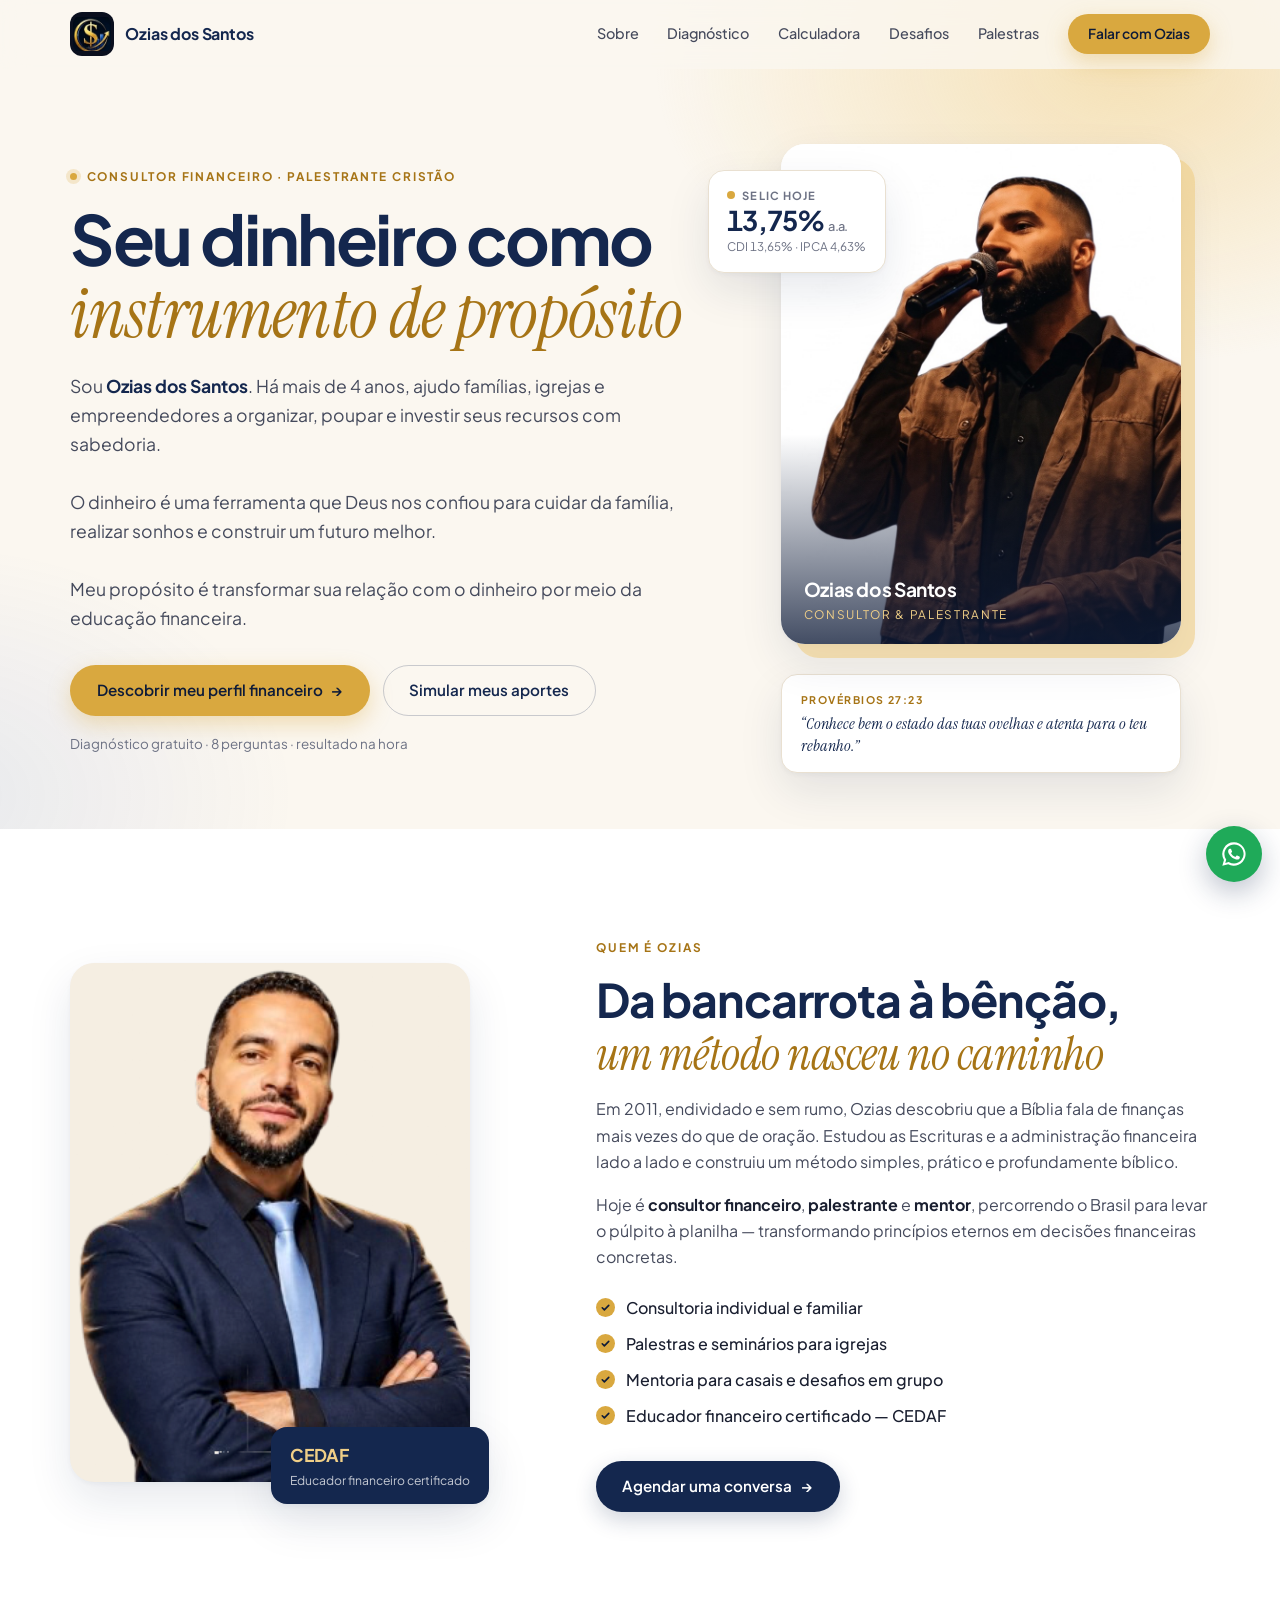
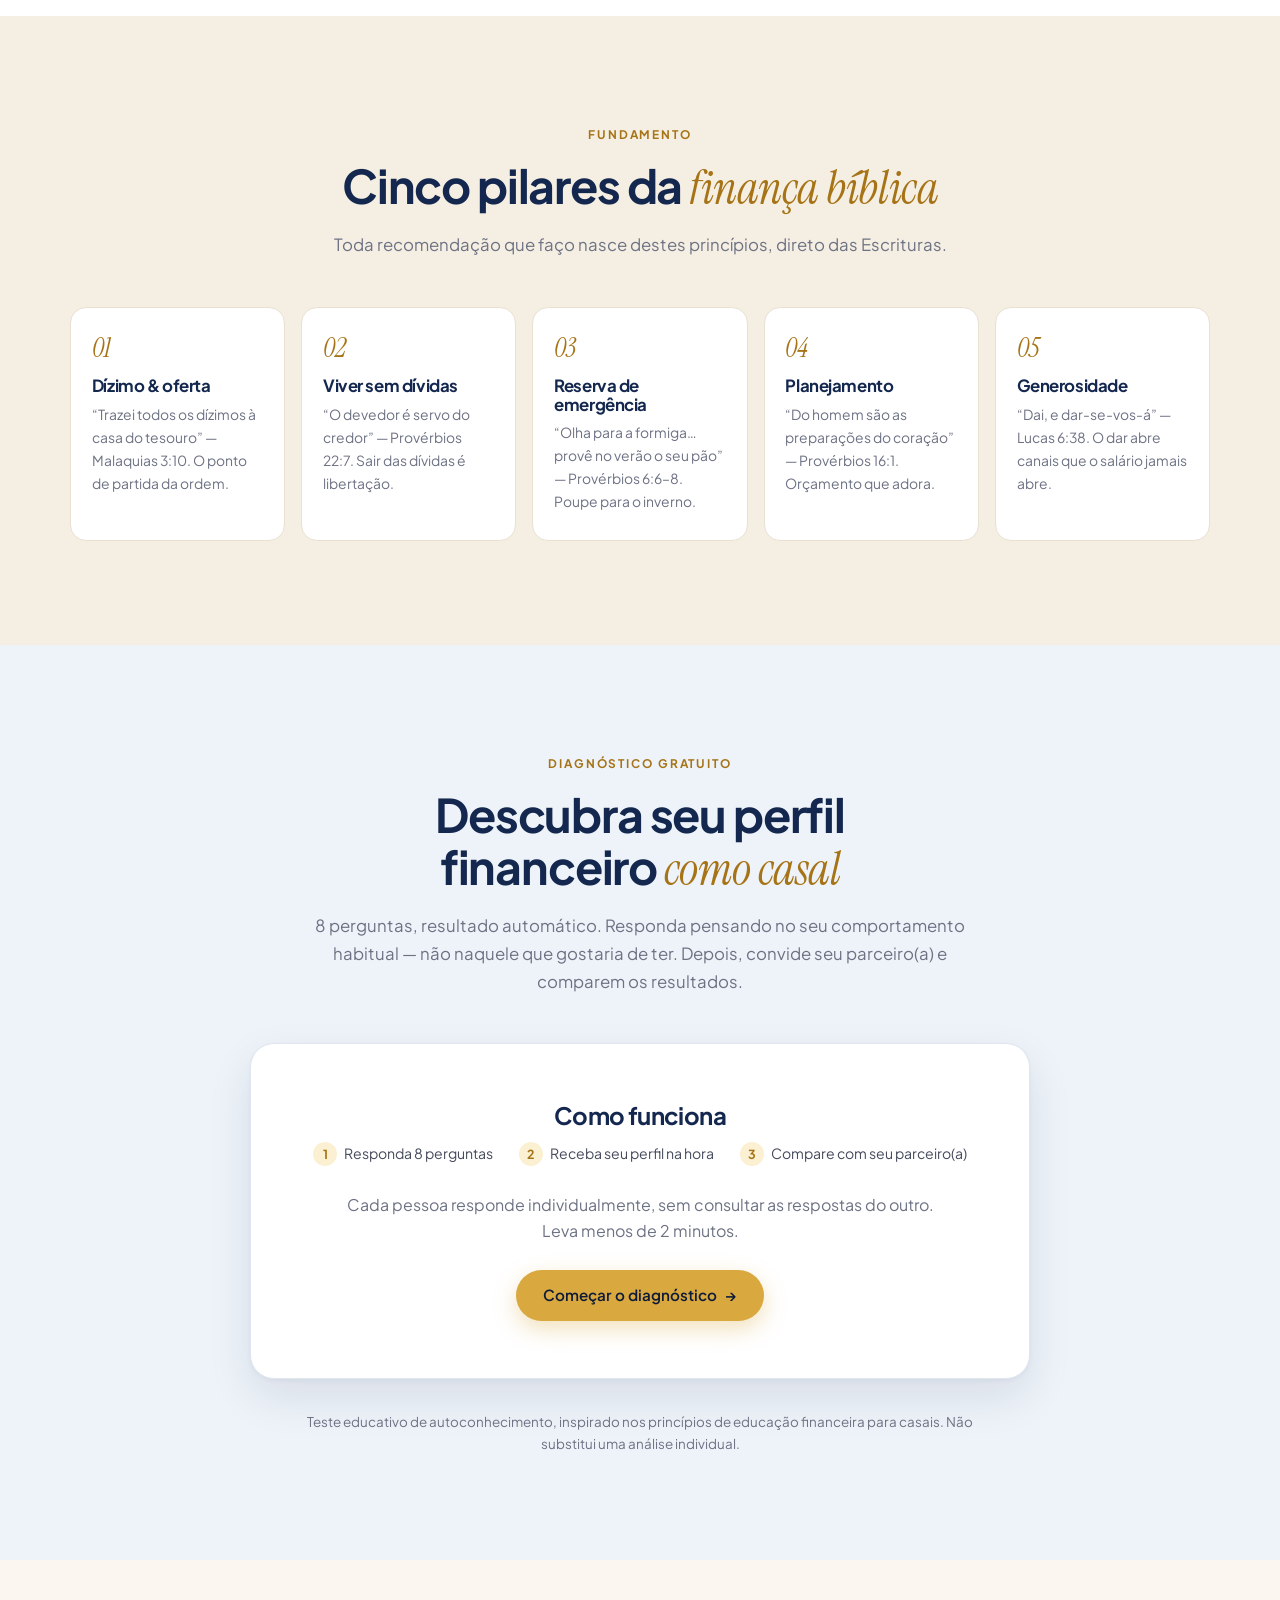
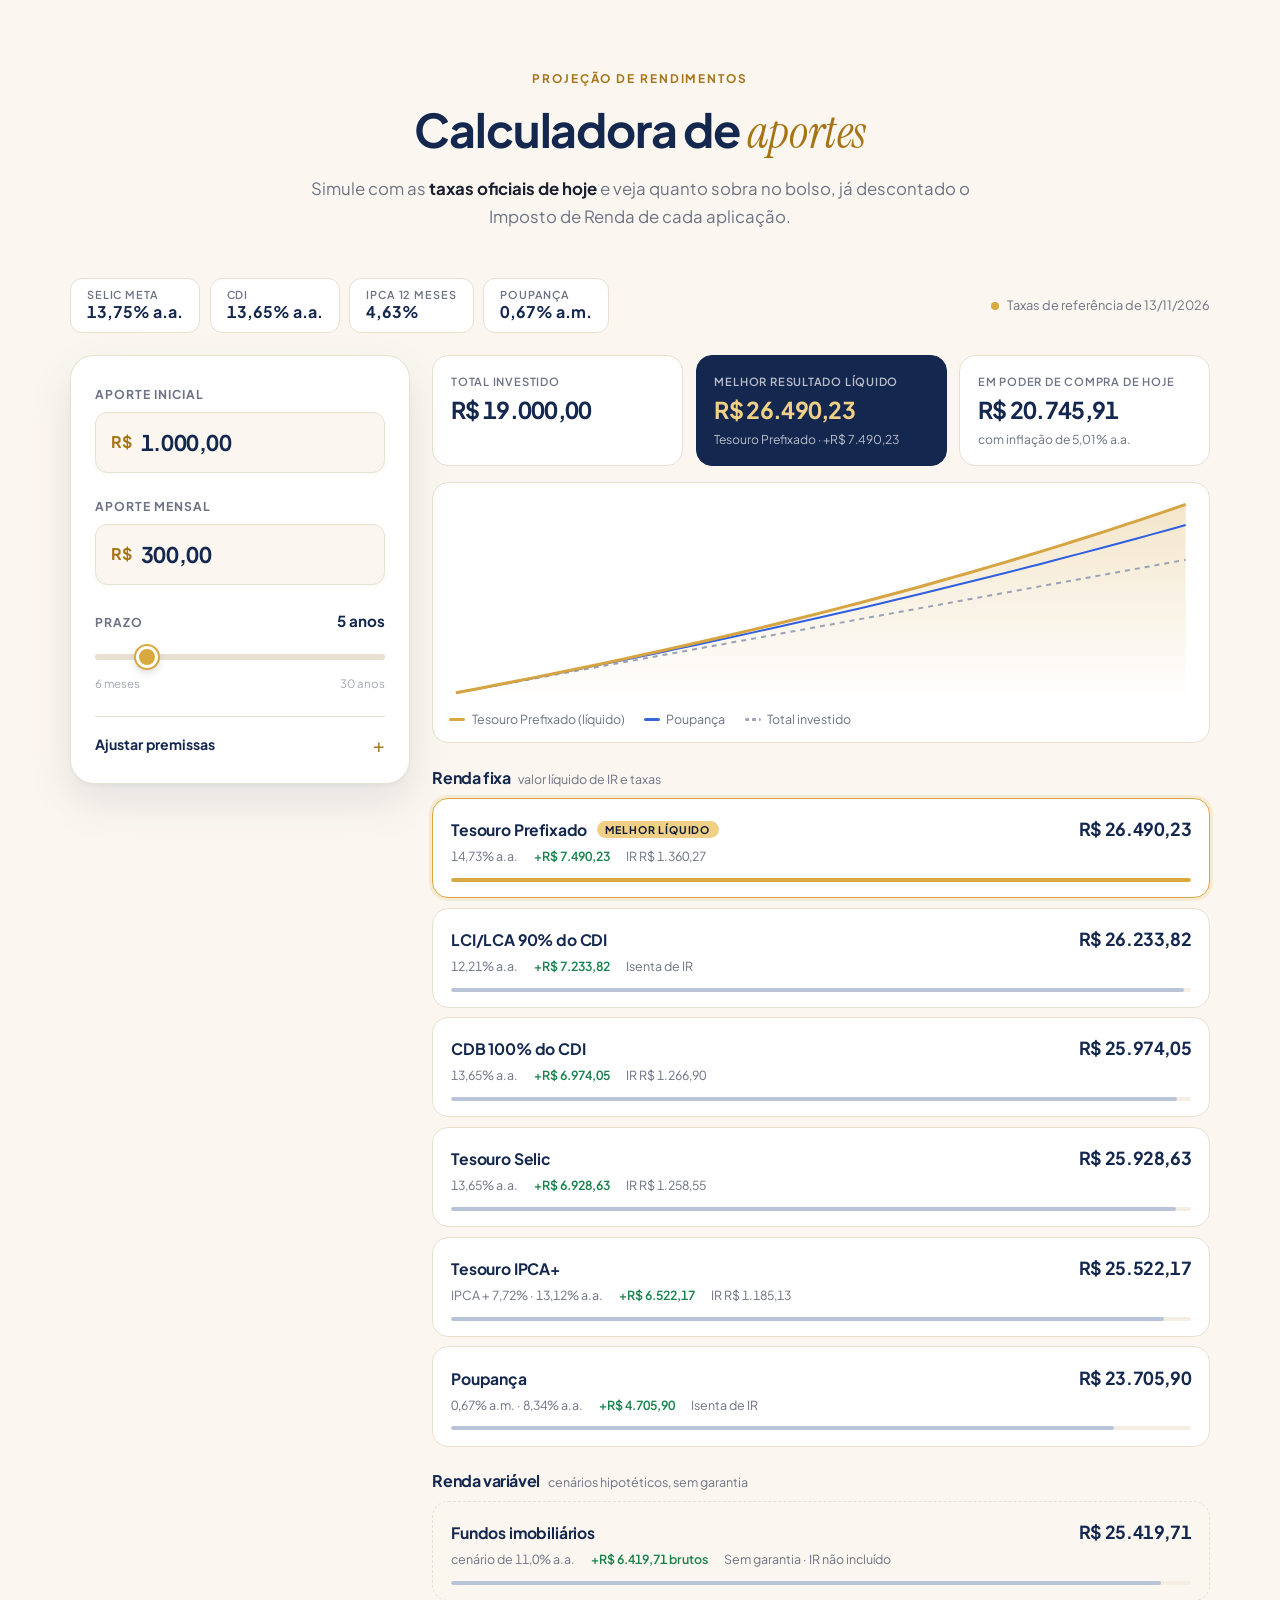
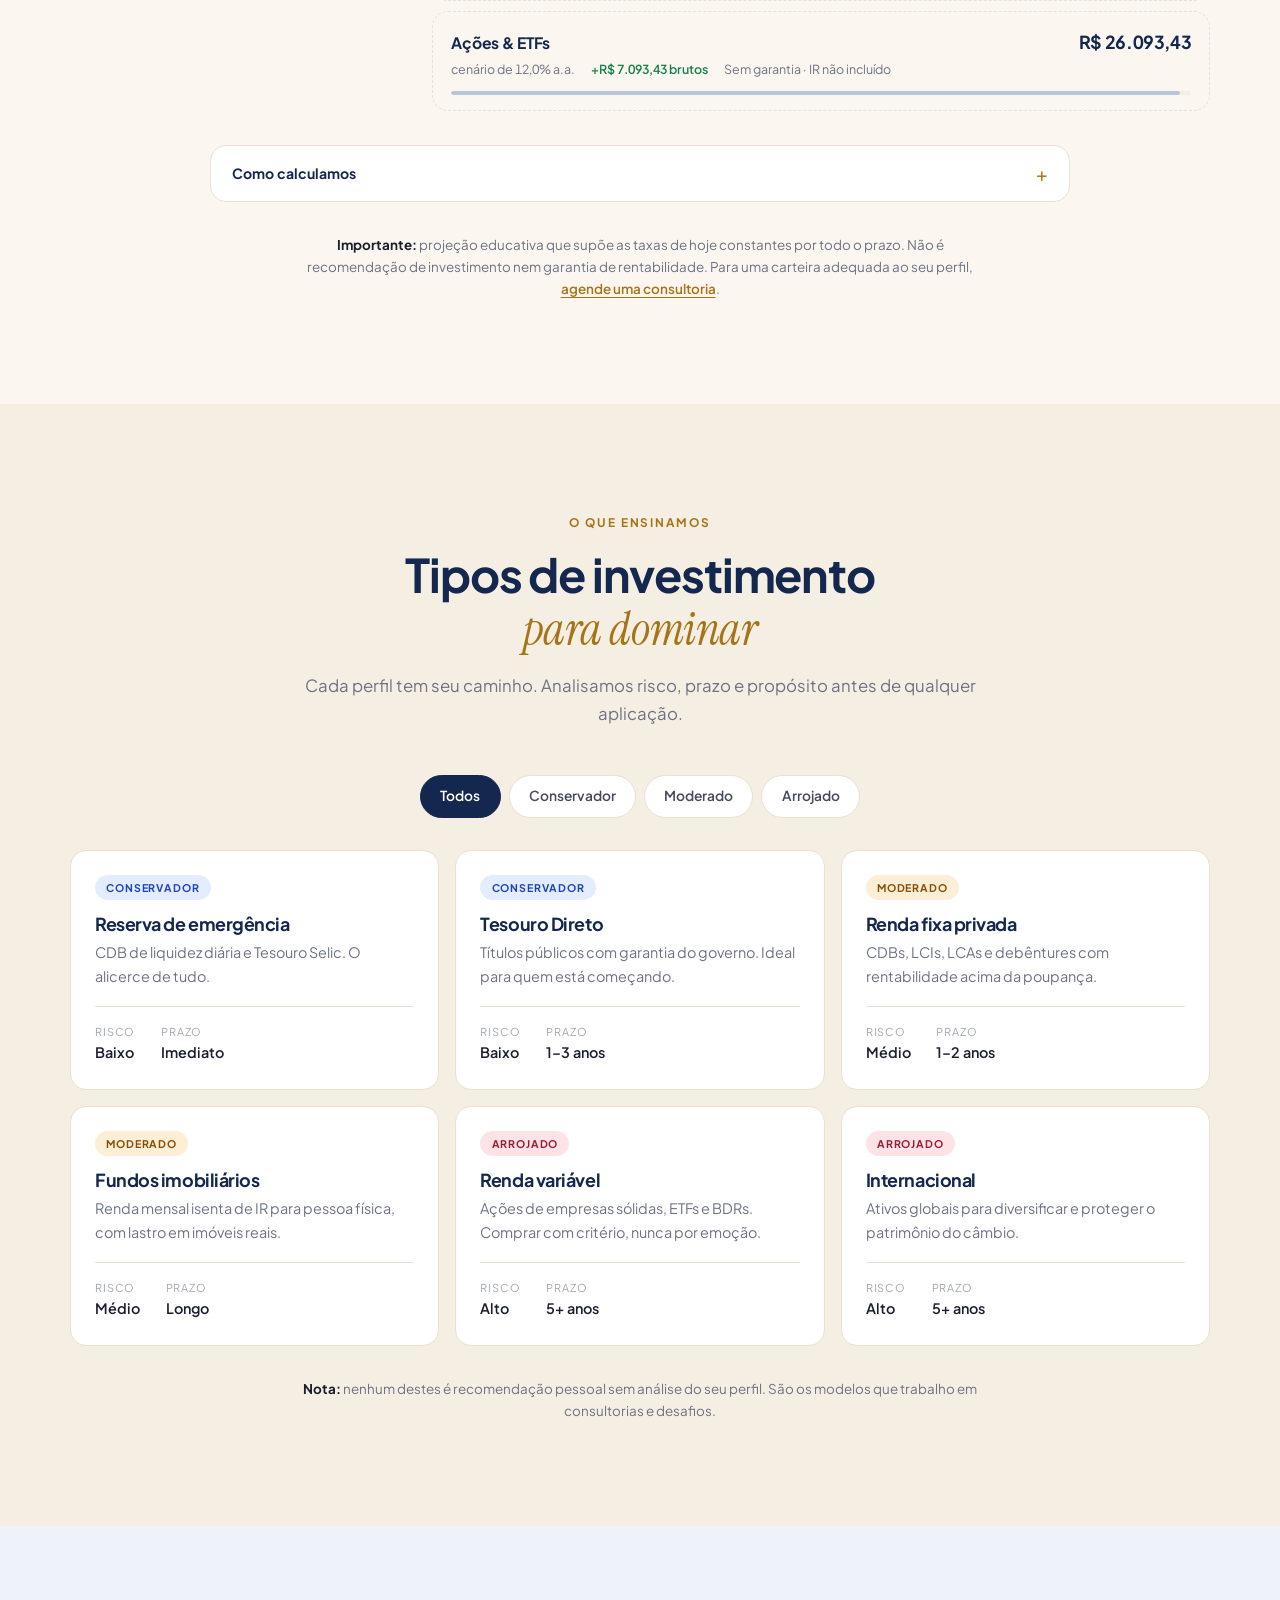
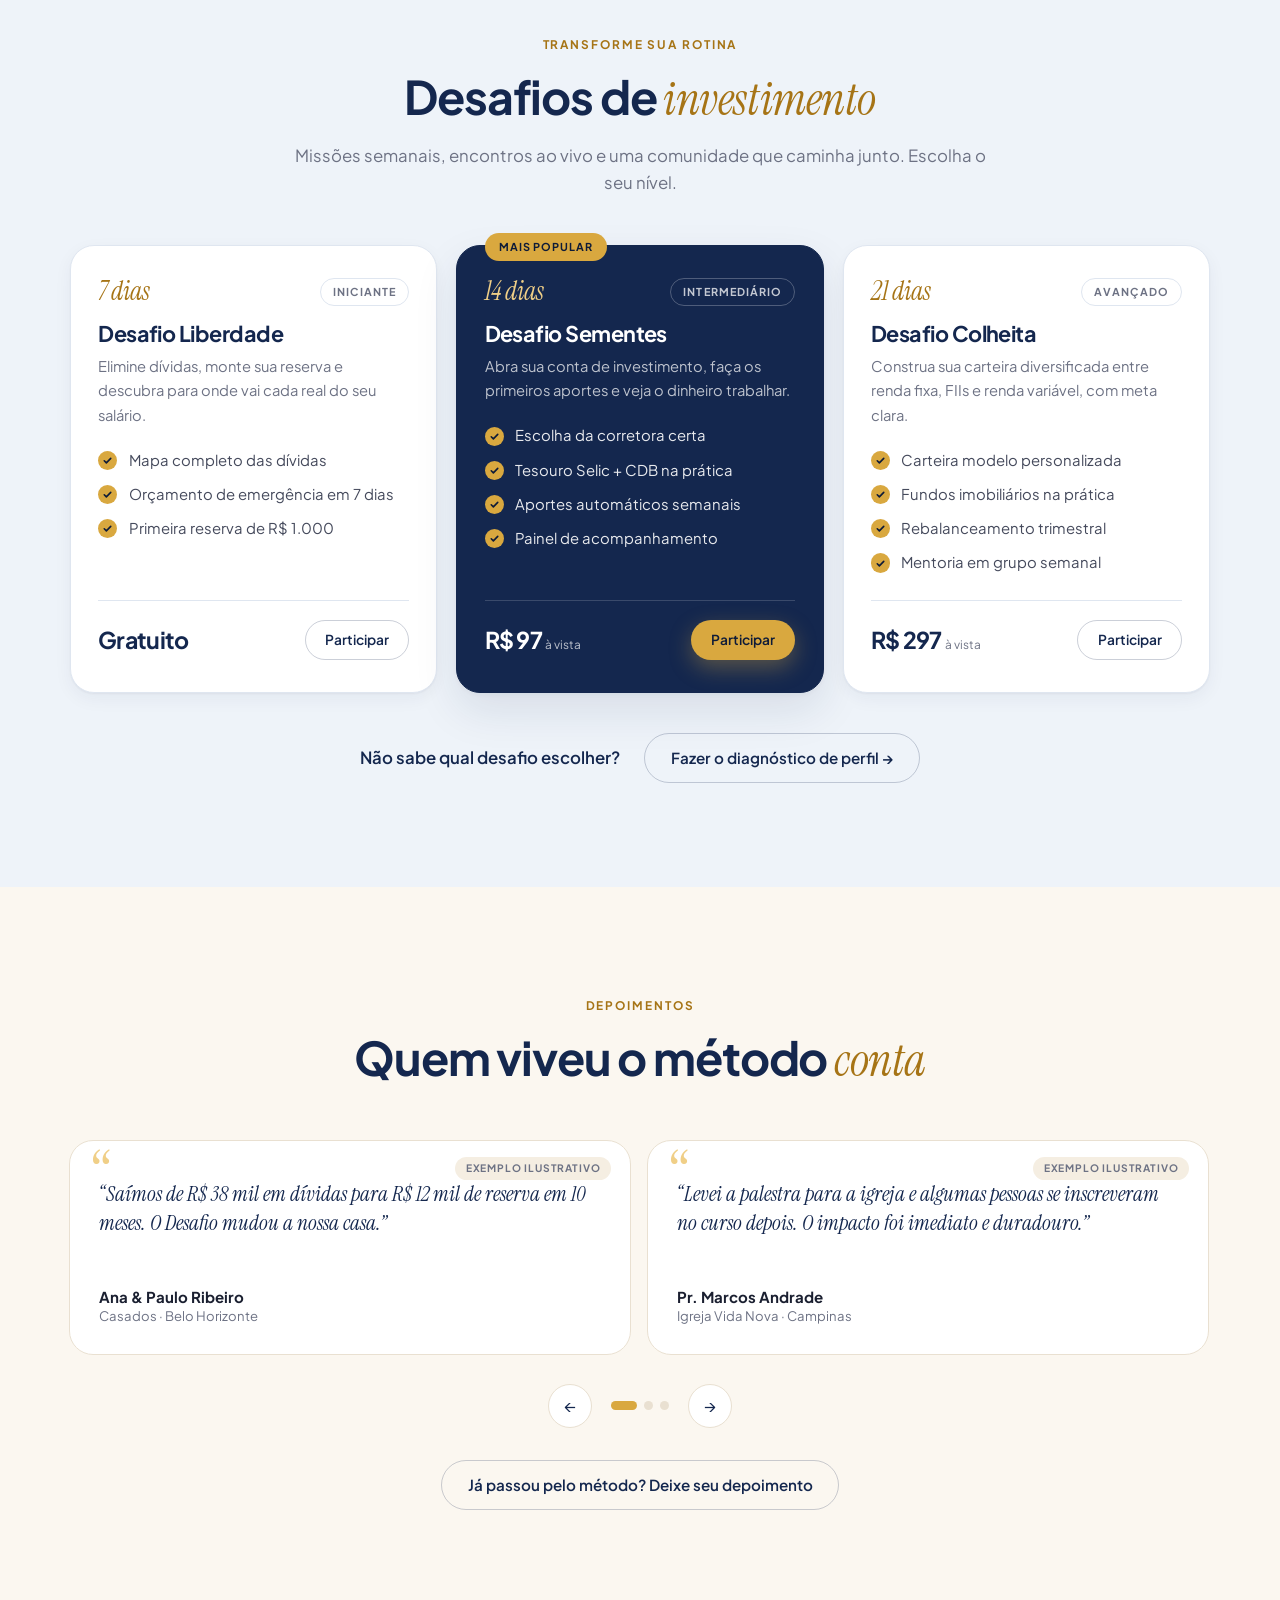
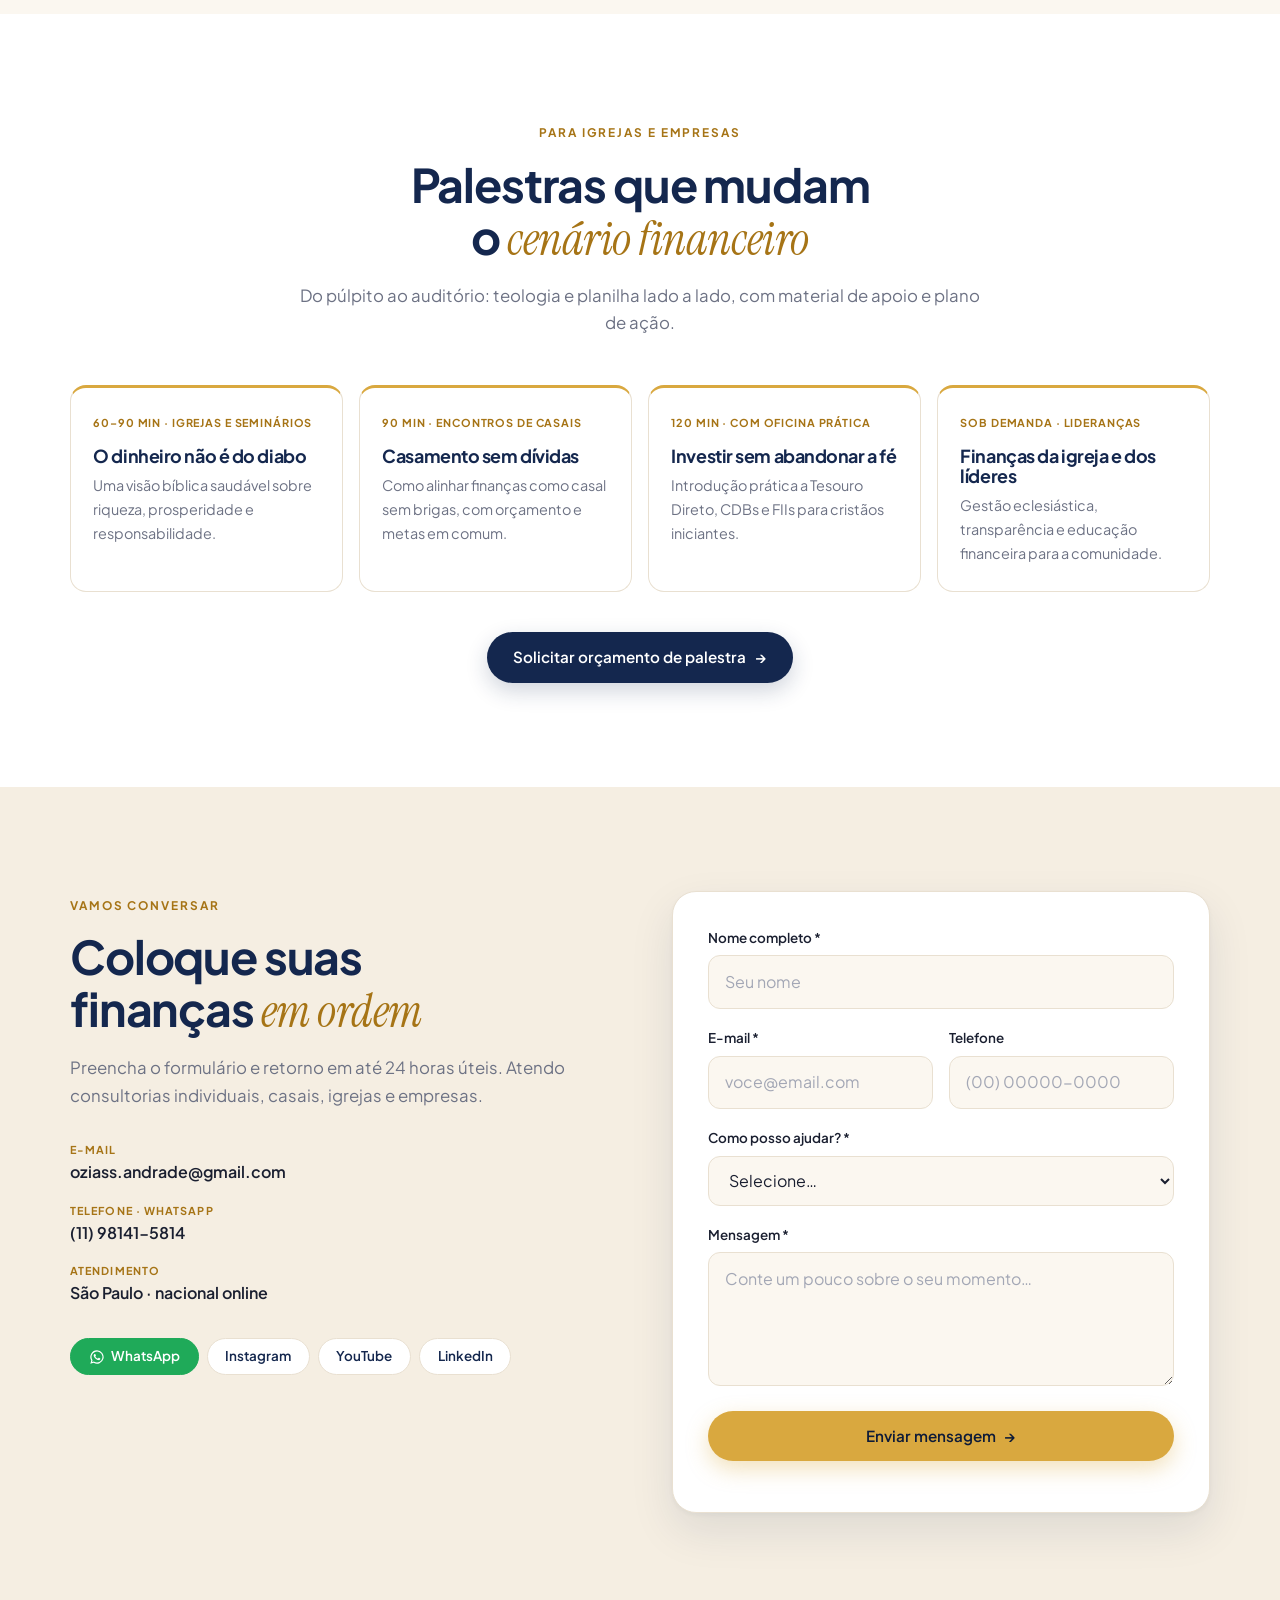
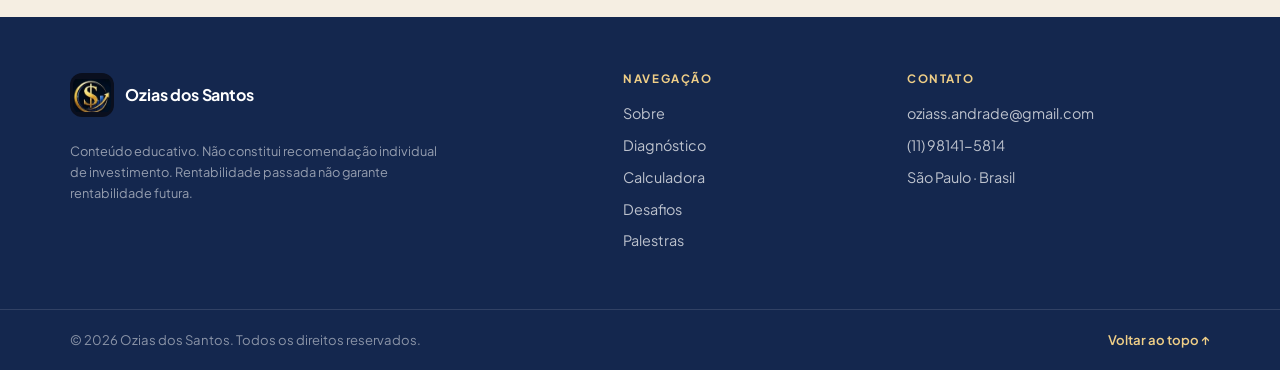
==== commit aa9a3423: "alteração de layout e funcionalidades" ====
--- a/index.html
+++ b/index.html
@@ -3,35 +3,40 @@
 <head>
   <meta charset="UTF-8">
   <meta name="viewport" content="width=device-width, initial-scale=1.0">
-  <meta name="description" content="Ozias dos Santos — Consultor financeiro e palestrante cristão. Finanças com base bíblica, calculadora de investimentos e desafios.">
-  <meta name="theme-color" content="#05070f">
-  <title>Ozias dos Santos · Finanças com base bíblica</title>
-
+  <meta name="description" content="Ozias dos Santos — Educação financeira com base bíblica. Faça o diagnóstico do seu perfil financeiro, simule seus aportes com as taxas de hoje e conheça a mentoria para casais.">
+  <meta name="theme-color" content="#fbf7f0">
+  <title>Ozias dos Santos · Educação financeira com base bíblica</title>
+
+  <script>document.documentElement.classList.add('js');</script>
   <link rel="preconnect" href="https://fonts.googleapis.com">
   <link rel="preconnect" href="https://fonts.gstatic.com" crossorigin>
-  <link href="https://fonts.googleapis.com/css2?family=Cormorant+Garamond:ital,wght@0,400;0,500;0,600;0,700;1,400;1,500&family=Inter:wght@400;500;600;700&display=swap" rel="stylesheet">
+  <link rel="preconnect" href="https://api.bcb.gov.br" crossorigin>
+  <link href="https://fonts.googleapis.com/css2?family=Instrument+Serif:ital@1&family=Plus+Jakarta+Sans:wght@400;500;600;700&display=swap" rel="stylesheet">
+  <link rel="icon" href="img/logo-icone.jpg" type="image/jpeg">
+  <link rel="apple-touch-icon" href="img/logo-icone.jpg">
   <link rel="stylesheet" href="css/styles.css">
+  <script src="js/depoimentos.js" defer></script>
+  <script src="js/main.js" defer></script>
 </head>
 <body>
 
-  <div class="grain" aria-hidden="true"></div>
-  <div class="scroll-progress" aria-hidden="true"><span id="scrollBar"></span></div>
+  <a class="skip" href="#conteudo">Pular para o conteúdo</a>
 
   <!-- ================= HEADER ================= -->
   <header class="header" id="topo">
     <div class="container header-inner">
       <a href="#topo" class="brand" aria-label="Ozias dos Santos — início">
-        <span class="brand-mark" aria-hidden="true">OZ</span>
+        <img class="brand-mark" src="img/logo-icone.jpg" alt="" width="44" height="44" decoding="async">
         <span class="brand-word">Ozias dos Santos</span>
       </a>
 
       <nav class="nav" id="nav" aria-label="Navegação principal">
-        <a href="#sobre">O palestrante</a>
-        <a href="#principios">Princípios</a>
+        <a href="#sobre">Sobre</a>
+        <a href="#diagnostico">Diagnóstico</a>
         <a href="#simulador">Calculadora</a>
-        <a href="#investimentos">Investimentos</a>
         <a href="#desafios">Desafios</a>
-        <a href="#contato" class="btn btn-gold-nav">Começar agora</a>
+        <a href="#palestras">Palestras</a>
+        <a href="#contato" class="btn btn-gold btn-sm">Falar com Ozias</a>
       </nav>
 
       <button class="nav-toggle" id="navToggle" aria-label="Abrir menu" aria-expanded="false" aria-controls="nav">
@@ -40,83 +45,78 @@
     </div>
   </header>
 
-  <main>
+  <main id="conteudo">
 
     <!-- ================= HERO ================= -->
     <section class="hero" id="inicio">
-      <div class="hero-aurora" aria-hidden="true"></div>
-      <div class="hero-orb orb-a" aria-hidden="true"></div>
-      <div class="hero-orb orb-b" aria-hidden="true"></div>
-
       <div class="container hero-inner">
         <div class="hero-main">
-          <p class="overline"><span class="dot"></span> Consultor financeiro · Palestrante cristão</p>
+          <p class="eyebrow"><span class="dot"></span> Consultor financeiro · Palestrante cristão</p>
           <h1 class="hero-title">
-            Transforme o seu dinheiro em um <em class="serif">instrumento de propósito</em>
+            Seu dinheiro como <em>instrumento de propósito</em>
           </h1>
           <p class="hero-lead">
-            Sou <strong>Ozias dos Santos</strong>. Há mais de 12 anos ajudo famílias, igrejas e
-            empreendedores a sair das dívidas, poupar com sabedoria e investir com segurança —
-            com a Bíblia como bússola e os números como mapa.
+            Sou <strong>Ozias dos Santos</strong>. Há mais de 4 anos, ajudo famílias, igrejas e
+            empreendedores a organizar, poupar e investir seus recursos com sabedoria.<br><br>
+            O dinheiro é uma ferramenta que Deus nos confiou para cuidar da família, realizar sonhos e construir um futuro melhor.<br><br>
+
+            Meu propósito é transformar sua relação com o dinheiro por meio da educação financeira.
+
+
           </p>
           <div class="hero-actions">
-            <a href="#simulador" class="btn btn-primary magnetic">Simular meu investimento <span aria-hidden="true">→</span></a>
-            <a href="#investimentos" class="btn btn-line magnetic">Explorar investimentos</a>
-          </div>
-
-          <dl class="hero-stats" aria-label="Números de impacto">
-            <div><dt data-count="3200000" data-prefix="R$ " data-dec="0">R$ 0</dt><dd>em dívidas quitadas</dd></div>
-            <div><dt data-count="420">0</dt><dd>famílias assessoradas</dd></div>
-            <div><dt data-count="180" data-suffix="+">0</dt><dd>palestras ministradas</dd></div>
-            <div><dt data-count="12">0</dt><dd>anos de experiência</dd></div>
-          </dl>
-        </div>
-
-        <div class="hero-portrait reveal">
-          <div class="portrait-card">
-            <div class="portrait-photo">
-              <img src="https://randomuser.me/api/portraits/men/32.jpg" alt="Retrato de Ozias dos Santos, consultor financeiro e palestrante cristão" width="420" height="420" loading="eager">
-            </div>
-            <span class="portrait-goldline" aria-hidden="true"></span>
+            <a href="#diagnostico" class="btn btn-gold">Descobrir meu perfil financeiro <span aria-hidden="true">→</span></a>
+            <a href="#simulador" class="btn btn-ghost-light">Simular meus aportes</a>
+          </div>
+          <p class="hero-hint">Diagnóstico gratuito · 8 perguntas · resultado na hora</p>
+        </div>
+
+        <div class="hero-visual">
+          <div class="portrait">
+            <img src="img/ozias-hero.jpg" alt="Retrato de Ozias dos Santos" width="840" height="1050" fetchpriority="high" decoding="async">
             <div class="portrait-caption">
               <strong>Ozias dos Santos</strong>
               <span>Consultor &amp; palestrante</span>
             </div>
           </div>
 
-          <figure class="verse-badge" aria-label="Versículo em destaque">
-            <span class="verse-ref">Provérbios 27:23</span>
+          <div class="float-card float-rate" aria-live="polite">
+            <span class="float-label"><i class="live-dot" id="heroDot"></i> Selic hoje</span>
+            <strong><span data-rate="selicMeta">13,75</span>% <small>a.a.</small></strong>
+            <span class="float-sub">CDI <span data-rate="cdi">13,65</span>% · IPCA <span data-rate="ipca12">4,63</span>%</span>
+          </div>
+
+          <figure class="float-card float-verse">
+            <figcaption>Provérbios 27:23</figcaption>
             <blockquote>“Conhece bem o estado das tuas ovelhas e atenta para o teu rebanho.”</blockquote>
           </figure>
-
-          <div class="portrait-sig" aria-hidden="true">Ozias dos Santos</div>
-        </div>
-      </div>
-
-      <div class="marquee" aria-hidden="true">
-        <div class="marquee-track">
-          <span>Finanças bíblicas</span><i>✦</i>
-          <span>Planejamento</span><i>✦</i>
-          <span>Investimentos</span><i>✦</i>
-          <span>Calculadora</span><i>✦</i>
-          <span>Desafios</span><i>✦</i>
-          <span>Mentoria</span><i>✦</i>
-          <span>Finanças bíblicas</span><i>✦</i>
-          <span>Planejamento</span><i>✦</i>
-          <span>Investimentos</span><i>✦</i>
-          <span>Calculadora</span><i>✦</i>
-          <span>Desafios</span><i>✦</i>
-          <span>Mentoria</span><i>✦</i>
-        </div>
-      </div>
-    </section>
-
-    <!-- ================= SOBRE / PALESTRANTE ================= -->
-    <section class="section" id="sobre">
-      <div class="container about-grid">
+        </div>
+      </div>
+
+      <!-- <div class="container">
+        <dl class="stats" aria-label="Números de impacto">
+          <div><dt data-count="3.2" data-prefix="R$ " data-suffix=" mi" data-dec="1">R$ 3,2 mi</dt><dd>em dívidas quitadas</dd></div>
+          <div><dt data-count="420">50</dt><dd>famílias assessoradas</dd></div>
+          <div><dt data-count="180" data-suffix="+">50+</dt><dd>palestras ministradas</dd></div>
+          <div><dt data-count="12" data-suffix=" anos">4 anos</dt><dd>de experiência</dd></div>
+        </dl>
+      </div> -->
+    </section>
+
+    <!-- ================= SOBRE ================= -->
+    <section class="section section-white" id="sobre">
+      <div class="container about">
+        <div class="about-photo reveal">
+          <img src="img/Ozias.png" alt="Ozias dos Santos" width="420" height="520" loading="lazy" decoding="async">
+          <div class="about-badge">
+            <strong>CEDAF</strong>
+            <span>Educador financeiro certificado</span>
+          </div>
+        </div>
+
         <div class="about-copy reveal">
-          <p class="overline">Quem é Ozias</p>
-          <h2 class="section-title">Da bancarrota à bênção, <em class="serif">um método nasceu no caminho</em></h2>
+          <p class="eyebrow">Quem é Ozias</p>
+          <h2 class="title">Da bancarrota à bênção, <em>um método nasceu no caminho</em></h2>
           <p>
             Em 2011, endividado e sem rumo, Ozias descobriu que a Bíblia fala de finanças mais
             vezes do que de oração. Estudou as Escrituras e a administração financeira lado a
@@ -127,325 +127,218 @@
             <strong>mentor</strong>, percorrendo o Brasil para levar o púlpito à planilha —
             transformando princípios eternos em decisões financeiras concretas.
           </p>
-
-          <ul class="about-tags">
+          <ul class="checks">
             <li>Consultoria individual e familiar</li>
             <li>Palestras e seminários para igrejas</li>
-            <li>Mentoria em grupo e desafios</li>
+            <li>Mentoria para casais e desafios em grupo</li>
             <li>Educador financeiro certificado — CEDAF</li>
           </ul>
-
-          <div class="about-sign" aria-hidden="true">Ozias dos Santos</div>
-
-          <a href="#contato" class="btn btn-primary magnetic">Agendar uma conversa <span aria-hidden="true">→</span></a>
-        </div>
-
-        <div class="about-visual reveal">
-          <div class="about-frame">
-            <img src="https://randomuser.me/api/portraits/men/32.jpg" alt="Ozias dos Santos, consultor financeiro e palestrante cristão" width="420" height="560" loading="lazy">
-          </div>
-          <div class="about-float">
-            <strong>CEDAF</strong>
-            <span>Educador financeiro certificado</span>
-          </div>
-          <div class="about-float about-float-b">
-            <strong>12 anos</strong>
-            <span>transformando vidas</span>
-          </div>
+          <a href="#contato" class="btn btn-dark">Agendar uma conversa <span aria-hidden="true">→</span></a>
         </div>
       </div>
     </section>
 
     <!-- ================= PRINCÍPIOS ================= -->
-    <section class="section section-dark" id="principios">
-      <div class="container">
-        <header class="section-head reveal">
-          <p class="overline overline-light">Fundamento</p>
-          <h2 class="section-title">Cinco pilares da <em class="serif">finança bíblica</em></h2>
-          <p class="section-sub">Toda recomendação que faço nasce destes princípios, direto das Escrituras.</p>
+    <section class="section section-tint" id="principios">
+      <div class="container">
+        <header class="head reveal">
+          <p class="eyebrow">Fundamento</p>
+          <h2 class="title">Cinco pilares da <em>finança bíblica</em></h2>
+          <p class="sub">Toda recomendação que faço nasce destes princípios, direto das Escrituras.</p>
         </header>
 
         <ol class="pillars">
-          <li class="pillar reveal">
-            <span class="pillar-num">01</span>
-            <h3>Dízimo &amp; oferta</h3>
-            <p>“Trazei todos os dízimos à casa do tesouro” — Malaquias 3:10. O ponto de partida da ordem.</p>
-          </li>
-          <li class="pillar reveal">
-            <span class="pillar-num">02</span>
-            <h3>Viver sem dívidas</h3>
-            <p>“O devedor é servo do credor” — Provérbios 22:7. Sair das dívidas é libertação.</p>
-          </li>
-          <li class="pillar reveal">
-            <span class="pillar-num">03</span>
+          <li class="pillar reveal"><span>01</span><h3>Dízimo &amp; oferta</h3><p>“Trazei todos os dízimos à casa do tesouro” — Malaquias 3:10. O ponto de partida da ordem.</p></li>
+          <li class="pillar reveal"><span>02</span><h3>Viver sem dívidas</h3><p>“O devedor é servo do credor” — Provérbios 22:7. Sair das dívidas é libertação.</p></li>
+          <li class="pillar reveal"><span>03</span><h3>Reserva de emergência</h3><p>“Olha para a formiga… provê no verão o seu pão” — Provérbios 6:6–8. Poupe para o inverno.</p></li>
+          <li class="pillar reveal"><span>04</span><h3>Planejamento</h3><p>“Do homem são as preparações do coração” — Provérbios 16:1. Orçamento que adora.</p></li>
+          <li class="pillar reveal"><span>05</span><h3>Generosidade</h3><p>“Dai, e dar-se-vos-á” — Lucas 6:38. O dar abre canais que o salário jamais abre.</p></li>
+        </ol>
+      </div>
+    </section>
+
+    <!-- ================= DIAGNÓSTICO ================= -->
+    <section class="section section-dark" id="diagnostico">
+      <div class="container">
+        <header class="head reveal">
+          <p class="eyebrow eyebrow-light">Diagnóstico gratuito</p>
+          <h2 class="title">Descubra seu perfil financeiro <em>como casal</em></h2>
+          <p class="sub">
+            8 perguntas, resultado automático. Responda pensando no seu comportamento habitual —
+            não naquele que gostaria de ter. Depois, convide seu parceiro(a) e comparem os resultados.
+          </p>
+        </header>
+
+        <div class="quiz reveal" id="quiz" aria-live="polite">
+          <noscript><p>Ative o JavaScript do navegador para fazer o diagnóstico.</p></noscript>
+        </div>
+
+        <p class="fineprint fineprint-light">
+          Teste educativo de autoconhecimento, inspirado nos princípios de educação financeira para casais.
+          Não substitui uma análise individual.
+        </p>
+      </div>
+    </section>
+
+    <!-- ================= CALCULADORA ================= -->
+    <section class="section" id="simulador">
+      <div class="container">
+        <header class="head reveal">
+          <p class="eyebrow">Projeção de rendimentos</p>
+          <h2 class="title">Calculadora de <em>aportes</em></h2>
+          <p class="sub">
+            Simule com as <strong>taxas oficiais de hoje</strong> e veja quanto sobra no bolso,
+            já descontado o Imposto de Renda de cada aplicação.
+          </p>
+        </header>
+
+        <div class="rates reveal" id="ratesBar">
+          <div class="rate-chip"><span>Selic meta</span><strong><span data-rate="selicMeta">13,75</span>% a.a.</strong></div>
+          <div class="rate-chip"><span>CDI</span><strong><span data-rate="cdi">13,65</span>% a.a.</strong></div>
+          <div class="rate-chip"><span>IPCA 12 meses</span><strong><span data-rate="ipca12">4,63</span>%</strong></div>
+          <div class="rate-chip"><span>Poupança</span><strong><span data-rate="poupMes">0,67</span>% a.m.</strong></div>
+          <div class="rate-status" id="rateStatus"><i class="live-dot"></i><span id="rateStatusText">Consultando o Banco Central…</span></div>
+        </div>
+
+        <div class="calc reveal">
+          <!-- Controles -->
+          <form class="calc-panel" id="calcForm" autocomplete="off" onsubmit="return false">
+            <div class="calc-field">
+              <label for="calcInitial">Aporte inicial</label>
+              <div class="money"><span>R$</span><input type="text" id="calcInitial" value="1.000,00" inputmode="numeric"></div>
+            </div>
+            <div class="calc-field">
+              <label for="calcMonthly">Aporte mensal</label>
+              <div class="money"><span>R$</span><input type="text" id="calcMonthly" value="300,00" inputmode="numeric"></div>
+            </div>
+            <div class="calc-field">
+              <label for="calcMonths">Prazo <strong id="calcMonthsLabel">5 anos</strong></label>
+              <input type="range" id="calcMonths" min="6" max="360" step="6" value="60" class="range">
+              <div class="range-labels"><span>6 meses</span><span>30 anos</span></div>
+            </div>
+
+            <details class="assume">
+              <summary>Ajustar premissas</summary>
+              <div class="assume-grid">
+                <label>CDB <small>% do CDI</small><input type="number" id="aCdb" min="50" max="150" step="1" value="100"></label>
+                <label>LCI/LCA <small>% do CDI</small><input type="number" id="aLci" min="50" max="130" step="1" value="90"></label>
+                <label>Tesouro Prefixado <small>% a.a.</small><input type="number" id="aPre" min="0" max="30" step="0.01" value="14.73"></label>
+                <label>Tesouro IPCA+ <small>juro real % a.a.</small><input type="number" id="aIpca" min="0" max="15" step="0.01" value="7.72"></label>
+                <label>Inflação projetada <small>% a.a.</small><input type="number" id="aInfl" min="0" max="20" step="0.01" value="5.01"></label>
+                <label>FIIs <small>cenário % a.a.</small><input type="number" id="aFii" min="0" max="30" step="0.1" value="11"></label>
+                <label>Ações/ETFs <small>cenário % a.a.</small><input type="number" id="aAcoes" min="0" max="30" step="0.1" value="12"></label>
+              </div>
+              <p class="assume-note">
+                Selic, CDI, IPCA e poupança vêm do Banco Central. As taxas do Tesouro Prefixado e IPCA+
+                são referências de <span id="assumeRef">13/11/2026</span> e mudam todo dia — ajuste com a
+                taxa que aparecer na sua corretora.
+              </p>
+            </details>
+          </form>
+
+          <!-- Resultados -->
+          <div class="calc-out">
+            <div class="summary">
+              <div><span>Total investido</span><strong id="sumInvested">—</strong></div>
+              <div class="is-best"><span>Melhor resultado líquido</span><strong id="sumBest">—</strong><small id="sumBestName"></small></div>
+              <div><span>Em poder de compra de hoje</span><strong id="sumReal">—</strong><small id="sumRealNote"></small></div>
+            </div>
+
+            <figure class="chart">
+              <svg id="calcChart" viewBox="0 0 640 220" role="img" aria-label="Evolução do patrimônio ao longo do prazo" preserveAspectRatio="none"></svg>
+              <figcaption class="legend">
+                <span><i class="lg lg-best"></i><span id="lgBest">Melhor opção</span></span>
+                <span><i class="lg lg-poup"></i>Poupança</span>
+                <span><i class="lg lg-inv"></i>Total investido</span>
+              </figcaption>
+            </figure>
+
+            <h3 class="group-title">Renda fixa <small>valor líquido de IR e taxas</small></h3>
+            <div class="results" id="resFixed"></div>
+
+            <h3 class="group-title">Renda variável <small>cenários hipotéticos, sem garantia</small></h3>
+            <div class="results" id="resVar"></div>
+          </div>
+        </div>
+
+        <details class="method reveal">
+          <summary>Como calculamos</summary>
+          <ul>
+            <li><strong>Juros compostos mensais</strong>, com a taxa anual convertida para a equivalente mensal e aportes no início de cada mês.</li>
+            <li><strong>Imposto de Renda regressivo</strong> em CDB e Tesouro Direto, aplicado sobre o rendimento de cada aporte conforme o tempo investido: 22,5% (até 180 dias), 20% (181–360), 17,5% (361–720) e 15% (acima de 720 dias).</li>
+            <li><strong>Poupança e LCI/LCA</strong> são isentas de IR para pessoa física. A poupança usa o rendimento mensal oficial (0,5% + TR enquanto a Selic estiver acima de 8,5% a.a.).</li>
+            <li><strong>Tesouro Direto</strong>: taxa de custódia da B3 de 0,20% a.a. (no Tesouro Selic, só sobre o que passar de R$ 10 mil).</li>
+            <li><strong>Tesouro IPCA+</strong>: juro real combinado com a inflação projetada. “Poder de compra de hoje” desconta essa mesma inflação do valor final.</li>
+            <li><strong>FIIs e ações</strong> não têm taxa definida: são cenários que você pode ajustar, mostrados sem imposto. O resultado real pode ser maior, menor ou negativo.</li>
+          </ul>
+        </details>
+
+        <p class="fineprint reveal">
+          <strong>Importante:</strong> projeção educativa que supõe as taxas de hoje constantes por todo o prazo.
+          Não é recomendação de investimento nem garantia de rentabilidade. Para uma carteira adequada ao seu
+          perfil, <a href="#contato">agende uma consultoria</a>.
+        </p>
+      </div>
+    </section>
+
+    <!-- ================= INVESTIMENTOS ================= -->
+    <section class="section section-tint" id="investimentos">
+      <div class="container">
+        <header class="head reveal">
+          <p class="eyebrow">O que ensinamos</p>
+          <h2 class="title">Tipos de investimento <em>para dominar</em></h2>
+          <p class="sub">Cada perfil tem seu caminho. Analisamos risco, prazo e propósito antes de qualquer aplicação.</p>
+        </header>
+
+        <div class="filters reveal" role="group" aria-label="Filtrar por perfil de investidor">
+          <button class="chip is-active" data-filter="all" aria-pressed="true">Todos</button>
+          <button class="chip" data-filter="conservador" aria-pressed="false">Conservador</button>
+          <button class="chip" data-filter="moderado" aria-pressed="false">Moderado</button>
+          <button class="chip" data-filter="arrojado" aria-pressed="false">Arrojado</button>
+        </div>
+
+        <div class="invest" id="investList">
+          <article class="invest-card reveal" data-profile="conservador">
+            <span class="tag tag-cons">Conservador</span>
             <h3>Reserva de emergência</h3>
-            <p>“Olha para a formiga… provê no verão o seu pão” — Provérbios 6:6–8. Poupe para o inverno.</p>
-          </li>
-          <li class="pillar reveal">
-            <span class="pillar-num">04</span>
-            <h3>Planejamento</h3>
-            <p>“Do homem são as preparações do coração” — Provérbios 16:1. Orçamento que adora.</p>
-          </li>
-          <li class="pillar reveal">
-            <span class="pillar-num">05</span>
-            <h3>Generosidade</h3>
-            <p>“Dai, e dar-se-vos-á” — Lucas 6:38. O dar abre canais que o salário jamais abre.</p>
-          </li>
-        </ol>
-      </div>
-    </section>
-
-    <!-- ================= CALCULADORA ================= -->
-    <section class="section section-alt" id="simulador">
-      <div class="container">
-        <header class="section-head reveal">
-          <p class="overline">Projeção de rendimentos</p>
-          <h2 class="section-title">Calculadora de <em class="serif">investimento</em></h2>
-          <p class="section-sub">
-            Informe quanto quer investir e veja uma <strong>estimativa de ganho</strong> em cada
-            tipo de aplicação, calculada com juros compostos e taxas médias de referência do mercado.
-          </p>
-        </header>
-
-        <div class="calc-grid reveal">
-          <!-- Controles -->
-          <div class="calc-panel">
-            <div class="calc-mode">
-              <button class="mode-btn is-active" data-mode="unique" type="button">Aporte único</button>
-              <button class="mode-btn" data-mode="monthly" type="button">Aporte mensal</button>
-            </div>
-
-            <div class="calc-field">
-              <label for="calcAmount" id="calcAmountLabel">Valor a investir</label>
-              <div class="calc-input">
-                <span class="calc-currency">R$</span>
-                <input type="text" id="calcAmount" value="1.000,00" placeholder="0,00" inputmode="decimal" autocomplete="off">
-              </div>
-            </div>
-
-            <div class="calc-total" id="calcTotal">Total investido: R$ 0,00</div>
-
-            <div class="calc-field">
-              <label for="calcMonths">Prazo: <strong id="calcMonthsLabel">24 meses (2 anos)</strong></label>
-              <input type="range" id="calcMonths" min="6" max="240" step="6" value="24" class="calc-range">
-              <div class="calc-range-labels"><span>6 meses</span><span>20 anos</span></div>
-            </div>
-
-            <div class="calc-live" id="calcLive" role="status" aria-live="polite">
-              <span class="calc-live-dot" aria-hidden="true"></span>
-              <span id="calcLiveText">Carregando taxa Selic…</span>
-            </div>
-
-            <p class="calc-disclaimer">
-              <strong>Selic, CDI e IPCA+</strong> são atualizados automaticamente pela API do
-              Banco Central. FIIs e Ações são projeções educativas de longo prazo. Nada aqui é
-              garantia de rentabilidade.
-            </p>
-          </div>
-
-          <!-- Resultados -->
-          <div class="calc-results" id="calcResults">
-
-            <article class="calc-card" data-key="selic" data-rate>
-              <div class="calc-card-head">
-                <h3>Tesouro Selic</h3>
-                <span class="calc-rate">11,15% a.a.</span>
-              </div>
-              <p class="calc-desc">Títulos públicos, liquidez diária, garantia do governo. Acompanha a Selic.</p>
-              <div class="calc-numbers">
-                <div><span>Valor final</span><strong class="calc-final">—</strong></div>
-                <div><span>Ganho estimado</span><strong class="calc-gain">—</strong></div>
-              </div>
-              <div class="calc-bar"><i></i></div>
-            </article>
-
-            <article class="calc-card" data-key="cdb" data-rate>
-              <div class="calc-card-head">
-                <h3>CDB 100% CDI</h3>
-                <span class="calc-rate">10,90% a.a.</span>
-              </div>
-              <p class="calc-desc">Renda fixa privada de bancos, coberta pelo FGC. Acompanha o CDI.</p>
-              <div class="calc-numbers">
-                <div><span>Valor final</span><strong class="calc-final">—</strong></div>
-                <div><span>Ganho estimado</span><strong class="calc-gain">—</strong></div>
-              </div>
-              <div class="calc-bar"><i></i></div>
-            </article>
-
-            <article class="calc-card" data-key="ipca" data-rate>
-              <div class="calc-card-head">
-                <h3>Tesouro IPCA+</h3>
-                <span class="calc-rate">IPCA + 6,5%</span>
-              </div>
-              <p class="calc-desc">Protege seu poder de compra contra a inflação (IPCA real + spread).</p>
-              <div class="calc-numbers">
-                <div><span>Valor final</span><strong class="calc-final">—</strong></div>
-                <div><span>Ganho estimado</span><strong class="calc-gain">—</strong></div>
-              </div>
-              <div class="calc-bar"><i></i></div>
-            </article>
-
-            <article class="calc-card" data-key="fii">
-              <div class="calc-card-head">
-                <h3>Fundos imobiliários (FIIs)</h3>
-                <span class="calc-rate">~9,6% a.a.</span>
-              </div>
-              <p class="calc-desc">Renda mensal de aluguéis, isenta de IR para pessoa física.</p>
-              <p class="calc-proj">Projeção educativa de longo prazo — sem taxa oficial única no Banco Central.</p>
-              <div class="calc-numbers">
-                <div><span>Valor final</span><strong class="calc-final">—</strong></div>
-                <div><span>Ganho estimado</span><strong class="calc-gain">—</strong></div>
-              </div>
-              <div class="calc-bar"><i></i></div>
-            </article>
-
-            <article class="calc-card" data-key="acoes">
-              <div class="calc-card-head">
-                <h3>Ações &amp; ETFs</h3>
-                <span class="calc-rate">~12,5% a.a.</span>
-              </div>
-              <p class="calc-desc">Maior potencial de retorno no longo prazo, com volatilidade.</p>
-              <p class="calc-proj">Projeção educativa de longo prazo — sem taxa oficial única no Banco Central.</p>
-              <div class="calc-numbers">
-                <div><span>Valor final</span><strong class="calc-final">—</strong></div>
-                <div><span>Ganho estimado</span><strong class="calc-gain">—</strong></div>
-              </div>
-              <div class="calc-bar"><i></i></div>
-            </article>
-
-          </div>
-        </div>
-
-        <p class="calc-note reveal">
-          <strong>Importante:</strong> esta é uma projeção educativa de juros compostos. Não é
-          recomendação de investimento nem garantia de rentabilidade. Para uma carteira
-          personalizada ao seu perfil, <a href="#contato">agende uma consultoria</a>.
-        </p>
-      </div>
-    </section>
-
-    <!-- ================= INVESTIMENTOS ================= -->
-    <section class="section" id="investimentos">
-      <div class="container">
-        <header class="section-head reveal">
-          <p class="overline">O que ensinamos</p>
-          <h2 class="section-title">Tipos de investimento <em class="serif">para dominar</em></h2>
-          <p class="section-sub">
-            Cada perfil tem seu caminho. Analisamos risco, prazo e propósito antes de qualquer
-            aplicação — “o justo medita antes de responder” (Provérbios 15:28).
-          </p>
-        </header>
-
-        <div class="filters reveal" role="tablist" aria-label="Filtrar por perfil de investidor">
-          <button class="chip is-active" data-filter="all" role="tab" aria-selected="true">Todos</button>
-          <button class="chip" data-filter="conservador" role="tab" aria-selected="false">Conservador</button>
-          <button class="chip" data-filter="moderado" role="tab" aria-selected="false">Moderado</button>
-          <button class="chip" data-filter="arrojado" role="tab" aria-selected="false">Arrojado</button>
-        </div>
-
-        <div class="invest-list" id="investList">
-
-          <article class="invest-row tilt reveal" data-profile="conservador">
-            <div class="invest-index">01</div>
-            <div class="invest-icon" aria-hidden="true">◈</div>
-            <div class="invest-body">
-              <div class="invest-head">
-                <h3>Reserva de emergência</h3>
-                <span class="tag tag-cons">Conservador</span>
-              </div>
-              <p>CDB de liquidez diária, cartão de débito e Tesouro Selic. O alicerce de tudo.</p>
-            </div>
-            <div class="invest-meta">
-              <span>Risco <b>Baixo</b></span>
-              <span>Prazo <b>Imediato</b></span>
-            </div>
-          </article>
-
-          <article class="invest-row tilt reveal" data-profile="conservador">
-            <div class="invest-index">02</div>
-            <div class="invest-icon" aria-hidden="true">◈</div>
-            <div class="invest-body">
-              <div class="invest-head">
-                <h3>Tesouro Direto</h3>
-                <span class="tag tag-cons">Conservador</span>
-              </div>
-              <p>NTN-B e títulos do Tesouro com garantia do governo. Ideal para quem está começando.</p>
-            </div>
-            <div class="invest-meta">
-              <span>Risco <b>Baixo</b></span>
-              <span>Prazo <b>12–36 meses</b></span>
-            </div>
-          </article>
-
-          <article class="invest-row tilt reveal" data-profile="moderado">
-            <div class="invest-index">03</div>
-            <div class="invest-icon" aria-hidden="true">◈</div>
-            <div class="invest-body">
-              <div class="invest-head">
-                <h3>Renda fixa privada</h3>
-                <span class="tag tag-mod">Moderado</span>
-              </div>
-              <p>CDBs, LCIs e debêntures com rentabilidade acima da poupança, risco controlado.</p>
-            </div>
-            <div class="invest-meta">
-              <span>Risco <b>Médio</b></span>
-              <span>Prazo <b>12–24 meses</b></span>
-            </div>
-          </article>
-
-          <article class="invest-row tilt reveal" data-profile="moderado">
-            <div class="invest-index">04</div>
-            <div class="invest-icon" aria-hidden="true">◈</div>
-            <div class="invest-body">
-              <div class="invest-head">
-                <h3>Fundos imobiliários — FIIs</h3>
-                <span class="tag tag-mod">Moderado</span>
-              </div>
-              <p>Renda mensal isenta de IR para pessoa física, com lastro em imóveis reais.</p>
-            </div>
-            <div class="invest-meta">
-              <span>Risco <b>Médio</b></span>
-              <span>Prazo <b>Longo</b></span>
-            </div>
-          </article>
-
-          <article class="invest-row tilt reveal" data-profile="arrojado">
-            <div class="invest-index">05</div>
-            <div class="invest-icon" aria-hidden="true">◈</div>
-            <div class="invest-body">
-              <div class="invest-head">
-                <h3>Renda variável</h3>
-                <span class="tag tag-arr">Arrojado</span>
-              </div>
-              <p>Ações de empresas sólidas, ETFs e BDRs. Comprar com critério, nunca por emoção.</p>
-            </div>
-            <div class="invest-meta">
-              <span>Risco <b>Alto</b></span>
-              <span>Prazo <b>5+ anos</b></span>
-            </div>
-          </article>
-
-          <article class="invest-row tilt reveal" data-profile="arrojado">
-            <div class="invest-index">06</div>
-            <div class="invest-icon" aria-hidden="true">◈</div>
-            <div class="invest-body">
-              <div class="invest-head">
-                <h3>Internacional &amp; diversificação</h3>
-                <span class="tag tag-arr">Arrojado</span>
-              </div>
-              <p>Contas no exterior e renda variável global para proteger o patrimônio do câmbio.</p>
-            </div>
-            <div class="invest-meta">
-              <span>Risco <b>Alto</b></span>
-              <span>Prazo <b>5+ anos</b></span>
-            </div>
-          </article>
-
-        </div>
-
-        <p class="invest-note reveal">
-          <strong>Nota importante:</strong> nenhum destes é recomendação pessoal sem análise do seu
-          perfil. Estes são os modelos que trabalho em consultorias e desafios.
+            <p>CDB de liquidez diária e Tesouro Selic. O alicerce de tudo.</p>
+            <dl><div><dt>Risco</dt><dd>Baixo</dd></div><div><dt>Prazo</dt><dd>Imediato</dd></div></dl>
+          </article>
+          <article class="invest-card reveal" data-profile="conservador">
+            <span class="tag tag-cons">Conservador</span>
+            <h3>Tesouro Direto</h3>
+            <p>Títulos públicos com garantia do governo. Ideal para quem está começando.</p>
+            <dl><div><dt>Risco</dt><dd>Baixo</dd></div><div><dt>Prazo</dt><dd>1–3 anos</dd></div></dl>
+          </article>
+          <article class="invest-card reveal" data-profile="moderado">
+            <span class="tag tag-mod">Moderado</span>
+            <h3>Renda fixa privada</h3>
+            <p>CDBs, LCIs, LCAs e debêntures com rentabilidade acima da poupança.</p>
+            <dl><div><dt>Risco</dt><dd>Médio</dd></div><div><dt>Prazo</dt><dd>1–2 anos</dd></div></dl>
+          </article>
+          <article class="invest-card reveal" data-profile="moderado">
+            <span class="tag tag-mod">Moderado</span>
+            <h3>Fundos imobiliários</h3>
+            <p>Renda mensal isenta de IR para pessoa física, com lastro em imóveis reais.</p>
+            <dl><div><dt>Risco</dt><dd>Médio</dd></div><div><dt>Prazo</dt><dd>Longo</dd></div></dl>
+          </article>
+          <article class="invest-card reveal" data-profile="arrojado">
+            <span class="tag tag-arr">Arrojado</span>
+            <h3>Renda variável</h3>
+            <p>Ações de empresas sólidas, ETFs e BDRs. Comprar com critério, nunca por emoção.</p>
+            <dl><div><dt>Risco</dt><dd>Alto</dd></div><div><dt>Prazo</dt><dd>5+ anos</dd></div></dl>
+          </article>
+          <article class="invest-card reveal" data-profile="arrojado">
+            <span class="tag tag-arr">Arrojado</span>
+            <h3>Internacional</h3>
+            <p>Ativos globais para diversificar e proteger o patrimônio do câmbio.</p>
+            <dl><div><dt>Risco</dt><dd>Alto</dd></div><div><dt>Prazo</dt><dd>5+ anos</dd></div></dl>
+          </article>
+        </div>
+
+        <p class="fineprint reveal">
+          <strong>Nota:</strong> nenhum destes é recomendação pessoal sem análise do seu perfil.
+          São os modelos que trabalho em consultorias e desafios.
         </p>
       </div>
     </section>
@@ -453,121 +346,56 @@
     <!-- ================= DESAFIOS ================= -->
     <section class="section section-dark" id="desafios">
       <div class="container">
-        <header class="section-head reveal">
-          <p class="overline overline-light">Transforme sua rotina</p>
-          <h2 class="section-title">Desafios de <em class="serif">investimento</em></h2>
-          <p class="section-sub">
-            Programas de 21 a 90 dias com missões semanais, encontros ao vivo e uma comunidade
-            que caminha junto. Escolha o seu nível.
-          </p>
-        </header>
-
-        <div class="challenges">
-
-          <article class="challenge tilt reveal">
-            <div class="challenge-top">
-              <span class="challenge-days">7 dias</span>
-              <span class="challenge-level">Iniciante</span>
-            </div>
+        <header class="head reveal">
+          <p class="eyebrow eyebrow-light">Transforme sua rotina</p>
+          <h2 class="title">Desafios de <em>investimento</em></h2>
+          <p class="sub">Missões semanais, encontros ao vivo e uma comunidade que caminha junto. Escolha o seu nível.</p>
+        </header>
+
+        <div class="plans">
+          <article class="plan reveal">
+            <div class="plan-top"><span class="plan-days">7 dias</span><span class="plan-level">Iniciante</span></div>
             <h3>Desafio Liberdade</h3>
             <p>Elimine dívidas, monte sua reserva e descubra para onde vai cada real do seu salário.</p>
-            <ul class="challenge-list">
+            <ul class="checks checks-light">
               <li>Mapa completo das dívidas</li>
               <li>Orçamento de emergência em 7 dias</li>
               <li>Primeira reserva de R$ 1.000</li>
             </ul>
-            <div class="challenge-foot">
-              <span class="price">Gratuito</span>
-              <a href="#contato" class="btn btn-line-light magnetic">Participar</a>
-            </div>
-          </article>
-
-          <article class="challenge challenge-featured tilt reveal">
+            <div class="plan-foot"><span class="price">Gratuito</span><a href="#contato" class="btn btn-ghost-light btn-sm" data-subject="Desafio de investimento">Participar</a></div>
+          </article>
+
+          <article class="plan plan-featured reveal">
             <span class="ribbon">Mais popular</span>
-            <div class="challenge-top">
-              <span class="challenge-days">14 dias</span>
-              <span class="challenge-level">Intermediário</span>
-            </div>
+            <div class="plan-top"><span class="plan-days">14 dias</span><span class="plan-level">Intermediário</span></div>
             <h3>Desafio Sementes</h3>
             <p>Abra sua conta de investimento, faça os primeiros aportes e veja o dinheiro trabalhar.</p>
-            <ul class="challenge-list">
+            <ul class="checks checks-light">
               <li>Escolha da corretora certa</li>
               <li>Tesouro Selic + CDB na prática</li>
               <li>Aportes automáticos semanais</li>
               <li>Painel de acompanhamento</li>
             </ul>
-            <div class="challenge-foot">
-              <span class="price">R$ 97 <small>à vista</small></span>
-              <a href="#contato" class="btn btn-primary magnetic">Participar</a>
-            </div>
-          </article>
-
-          <article class="challenge tilt reveal">
-            <div class="challenge-top">
-              <span class="challenge-days">21 dias</span>
-              <span class="challenge-level">Avançado</span>
-            </div>
+            <div class="plan-foot"><span class="price">R$ 97 <small>à vista</small></span><a href="#contato" class="btn btn-gold btn-sm" data-subject="Desafio de investimento">Participar</a></div>
+          </article>
+
+          <article class="plan reveal">
+            <div class="plan-top"><span class="plan-days">21 dias</span><span class="plan-level">Avançado</span></div>
             <h3>Desafio Colheita</h3>
             <p>Construa sua carteira diversificada entre renda fixa, FIIs e renda variável, com meta clara.</p>
-            <ul class="challenge-list">
+            <ul class="checks checks-light">
               <li>Carteira modelo personalizada</li>
               <li>Fundos imobiliários na prática</li>
               <li>Rebalanceamento trimestral</li>
               <li>Mentoria em grupo semanal</li>
             </ul>
-            <div class="challenge-foot">
-              <span class="price">R$ 297 <small>à vista</small></span>
-              <a href="#contato" class="btn btn-line-light magnetic">Participar</a>
-            </div>
-          </article>
-
-        </div>
-
-        <div class="challenge-cta reveal">
+            <div class="plan-foot"><span class="price">R$ 297 <small>à vista</small></span><a href="#contato" class="btn btn-ghost-light btn-sm" data-subject="Desafio de investimento">Participar</a></div>
+          </article>
+        </div>
+
+        <div class="plans-cta reveal">
           <p>Não sabe qual desafio escolher?</p>
-          <a href="#contato" class="btn btn-outline-light magnetic">Fazer o teste de perfil →</a>
-        </div>
-      </div>
-    </section>
-
-    <!-- ================= PALESTRAS ================= -->
-    <section class="section" id="palestras">
-      <div class="container">
-        <header class="section-head reveal">
-          <p class="overline">Para igrejas e empresas</p>
-          <h2 class="section-title">Palestras que mudam o <em class="serif">cenário financeiro</em></h2>
-          <p class="section-sub">Do púlpito ao auditório: teologia e planilha lado a lado, com material de apoio e plano de ação.</p>
-        </header>
-
-        <div class="talks-grid">
-          <article class="talk tilt reveal">
-            <span class="talk-icon" aria-hidden="true">✦</span>
-            <h3>O dinheiro não é do diabo</h3>
-            <p>Uma visão bíblica saudável sobre riqueza, prosperidade e responsabilidade.</p>
-            <span class="talk-meta">60–90 min · Igrejas e seminários</span>
-          </article>
-          <article class="talk tilt reveal">
-            <span class="talk-icon" aria-hidden="true">✦</span>
-            <h3>Casamento sem dívidas</h3>
-            <p>Como alinhar finanças como casal sem brigas, com orçamento e metas em comum.</p>
-            <span class="talk-meta">90 min · Encontros de casais</span>
-          </article>
-          <article class="talk tilt reveal">
-            <span class="talk-icon" aria-hidden="true">✦</span>
-            <h3>Investir sem abandonar a fé</h3>
-            <p>Introdução prática a Tesouro Direto, CDBs e FIIs para cristãos iniciantes.</p>
-            <span class="talk-meta">120 min · Com oficina prática</span>
-          </article>
-          <article class="talk tilt reveal">
-            <span class="talk-icon" aria-hidden="true">✦</span>
-            <h3>Finanças da igreja e dos líderes</h3>
-            <p>Gestão eclesiástica, transparência e educação financeira para a comunidade.</p>
-            <span class="talk-meta">Sob demanda · Lideranças</span>
-          </article>
-        </div>
-
-        <div class="talks-cta reveal">
-          <a href="#contato" class="btn btn-primary magnetic">Solicitar orçamento de palestra <span aria-hidden="true">→</span></a>
+          <a href="#diagnostico" class="btn btn-ghost-light">Fazer o diagnóstico de perfil →</a>
         </div>
       </div>
     </section>
@@ -575,160 +403,184 @@
     <!-- ================= DEPOIMENTOS ================= -->
     <section class="section" id="depoimentos">
       <div class="container">
-        <header class="section-head reveal">
-          <p class="overline">Resultados reais</p>
-          <h2 class="section-title">Quem viveu o método <em class="serif">conta</em></h2>
-        </header>
-
-        <div class="testimonial-carousel reveal" data-carousel>
-          <div class="testimonial-track" data-track>
-
-            <figure class="testimonial">
-              <span class="testi-stars" aria-hidden="true">★★★★★</span>
-              <blockquote>
-                “Saímos de R$ 38 mil em dívidas para R$ 12 mil de reserva em 10 meses.
-                O Desafio Sementes mudou a nossa casa.”
-              </blockquote>
-              <figcaption><strong>Ana &amp; Paulo Ribeiro</strong><span>Casados · Belo Horizonte</span></figcaption>
-            </figure>
-
-            <figure class="testimonial">
-              <span class="testi-stars" aria-hidden="true">★★★★★</span>
-              <blockquote>
-                “Levei a palestra para a igreja e 60 pessoas se inscreveram no curso depois.
-                O impacto foi imediato e duradouro.”
-              </blockquote>
-              <figcaption><strong>Pr. Marcos Andrade</strong><span>Igreja Vida Nova · Campinas</span></figcaption>
-            </figure>
-
-            <figure class="testimonial">
-              <span class="testi-stars" aria-hidden="true">★★★★★</span>
-              <blockquote>
-                “Nunca tinha investido um real. Em três meses já tinha Tesouro e CDB rendendo.
-                Ele explica com paciência e Palavra.”
-              </blockquote>
-              <figcaption><strong>Juliana Ferreira</strong><span>Enfermeira · Recife</span></figcaption>
-            </figure>
-
-            <figure class="testimonial">
-              <span class="testi-stars" aria-hidden="true">★★★★★</span>
-              <blockquote>
-                “A palestra na empresa gerou uma revolução silenciosa: em seis meses, 70% da
-                equipe começou a investir pelo menos R$ 100 por mês.”
-              </blockquote>
-              <figcaption><strong>Ricardo Almeida</strong><span>Gestor · GR Consultoria</span></figcaption>
-            </figure>
-
-          </div>
-          <div class="carousel-controls">
-            <button class="carousel-btn" data-prev aria-label="Depoimento anterior">←</button>
-            <span class="carousel-dots" data-dots></span>
-            <button class="carousel-btn" data-next aria-label="Próximo depoimento">→</button>
-          </div>
+        <header class="head reveal">
+          <p class="eyebrow" id="depoEyebrow">Depoimentos</p>
+          <h2 class="title">Quem viveu o método <em>conta</em></h2>
+        </header>
+
+        <div class="carousel reveal" id="depoCarousel">
+          <div class="testimonials" id="depoTrack" tabindex="0" aria-label="Depoimentos"></div>
+          <div class="carousel-nav">
+            <button class="carousel-btn" id="depoPrev" aria-label="Depoimento anterior">←</button>
+            <div class="carousel-dots" id="depoDots"></div>
+            <button class="carousel-btn" id="depoNext" aria-label="Próximo depoimento">→</button>
+          </div>
+        </div>
+
+        <details class="depo-send reveal" id="depoSend">
+          <summary class="btn btn-ghost-light">Já passou pelo método? Deixe seu depoimento</summary>
+          <form class="form" id="depoForm" novalidate>
+            <input type="text" name="_honey" tabindex="-1" autocomplete="off" aria-hidden="true" hidden>
+            <div class="field-row">
+              <div class="field">
+                <label for="depoNome">Seu nome *</label>
+                <input type="text" id="depoNome" name="nome" required autocomplete="name" maxlength="80" placeholder="Como deve aparecer no site">
+                <small class="error-msg"></small>
+              </div>
+              <div class="field">
+                <label for="depoDetalhe">Profissão e cidade</label>
+                <input type="text" id="depoDetalhe" name="detalhe" maxlength="80" placeholder="Ex.: Professora · Campinas">
+                <small class="error-msg"></small>
+              </div>
+            </div>
+            <div class="field">
+              <label for="depoTexto">Seu depoimento * <span class="counter" id="depoCount">0/400</span></label>
+              <textarea id="depoTexto" name="texto" rows="4" required maxlength="400" placeholder="Conte o que mudou nas suas finanças…"></textarea>
+              <small class="error-msg"></small>
+            </div>
+            <div class="field field-check">
+              <label><input type="checkbox" id="depoOk" name="autorizo" required> Autorizo a publicação do meu nome e deste depoimento no site.</label>
+              <small class="error-msg"></small>
+            </div>
+            <button type="submit" class="btn btn-gold btn-block">Enviar depoimento <span aria-hidden="true">→</span></button>
+            <p class="form-status" id="depoStatus" role="status" aria-live="polite"></p>
+            <p class="depo-note">Seu depoimento é lido pelo Ozias antes de aparecer no site.</p>
+          </form>
+        </details>
+      </div>
+    </section>
+
+    <!-- ================= PALESTRAS ================= -->
+    <section class="section section-white" id="palestras">
+      <div class="container">
+        <header class="head reveal">
+          <p class="eyebrow">Para igrejas e empresas</p>
+          <h2 class="title">Palestras que mudam o <em>cenário financeiro</em></h2>
+          <p class="sub">Do púlpito ao auditório: teologia e planilha lado a lado, com material de apoio e plano de ação.</p>
+        </header>
+
+        <div class="talks">
+          <article class="talk reveal"><span>60–90 min · Igrejas e seminários</span><h3>O dinheiro não é do diabo</h3><p>Uma visão bíblica saudável sobre riqueza, prosperidade e responsabilidade.</p></article>
+          <article class="talk reveal"><span>90 min · Encontros de casais</span><h3>Casamento sem dívidas</h3><p>Como alinhar finanças como casal sem brigas, com orçamento e metas em comum.</p></article>
+          <article class="talk reveal"><span>120 min · Com oficina prática</span><h3>Investir sem abandonar a fé</h3><p>Introdução prática a Tesouro Direto, CDBs e FIIs para cristãos iniciantes.</p></article>
+          <article class="talk reveal"><span>Sob demanda · Lideranças</span><h3>Finanças da igreja e dos líderes</h3><p>Gestão eclesiástica, transparência e educação financeira para a comunidade.</p></article>
+        </div>
+
+        <div class="center reveal">
+          <a href="#contato" class="btn btn-dark" data-subject="Palestra / seminário">Solicitar orçamento de palestra <span aria-hidden="true">→</span></a>
         </div>
       </div>
     </section>
 
     <!-- ================= CONTATO ================= -->
-    <section class="section section-alt" id="contato">
-      <div class="container contact-grid">
+    <section class="section section-tint" id="contato">
+      <div class="container contact">
         <div class="contact-copy reveal">
-          <p class="overline">Vamos conversar</p>
-          <h2 class="section-title">Coloque suas finanças <em class="serif">em ordem</em></h2>
-          <p class="section-sub">
+          <p class="eyebrow">Vamos conversar</p>
+          <h2 class="title">Coloque suas finanças <em>em ordem</em></h2>
+          <p class="sub">
             Preencha o formulário e retorno em até 24 horas úteis. Atendo consultorias
-            individuais, famílias, igrejas e empresas.
+            individuais, casais, igrejas e empresas.
           </p>
           <ul class="contact-info">
-            <li><span>✉</span> contato@oziassantos.com.br</li>
-            <li><span>✆</span> (11) 90000-0000</li>
-            <li><span>◉</span> São Paulo · atendimento nacional online</li>
+            <li><span>E-mail</span><a href="mailto:oziass.andrade@gmail.com">oziass.andrade@gmail.com</a></li>
+            <li><span>Telefone · WhatsApp</span><a href="tel:+5511981415814">(11) 98141-5814</a></li>
+            <li><span>Atendimento</span>São Paulo · nacional online</li>
           </ul>
           <div class="social">
-            <a href="#" aria-label="Instagram">Instagram</a>
-            <a href="#" aria-label="YouTube">YouTube</a>
-            <a href="#" aria-label="LinkedIn">LinkedIn</a>
-          </div>
-        </div>
-
-        <form class="contact-form reveal" id="contactForm" novalidate>
+            <a class="social-wa" data-wa="Olá, Ozias! Vim pelo site e gostaria de conversar sobre minhas finanças." href="https://wa.me/5511981415814" target="_blank" rel="noopener">
+            <svg viewBox="0 0 24 24" width="20" height="20" aria-hidden="true"><path fill="currentColor" d="M12 2a10 10 0 0 0-8.6 15.1L2 22l5-1.3A10 10 0 1 0 12 2Zm0 18.2a8.200 8.200 0 0 1-4.200-1.150l-.3-.18-2.960.78.790-2.890-.2-.3A8.200 8.200 0 1 1 12 20.200Zm4.500-6.140c-.250-.120-1.460-.720-1.680-.800-.230-.080-.390-.120-.560.120-.160.250-.640.800-.780.970-.140.160-.290.180-.530.060a6.700 6.700 0 0 1-1.980-1.220 7.400 7.400 0 0 1-1.370-1.700c-.140-.250 0-.380.110-.500.110-.110.250-.290.370-.430.120-.140.160-.250.250-.410.080-.160.040-.310-.020-.430-.060-.120-.560-1.340-.760-1.840-.200-.480-.410-.420-.560-.420h-.480c-.160 0-.430.060-.660.310-.230.250-.860.840-.860 2.050s.880 2.380 1 2.540c.120.160 1.740 2.660 4.220 3.730.590.250 1.050.410 1.410.520.590.190 1.130.160 1.560.100.480-.070 1.460-.600 1.670-1.170.200-.580.200-1.070.140-1.170-.060-.110-.220-.170-.470-.290Z"/></svg>
+            WhatsApp
+          </a>
+            <a href="#">Instagram</a>
+            <a href="#">YouTube</a>
+            <a href="#">LinkedIn</a>
+          </div>
+        </div>
+
+        <form class="form reveal" id="contactForm" novalidate>
+          <input type="text" name="_honey" tabindex="-1" autocomplete="off" aria-hidden="true" hidden>
           <div class="field">
             <label for="nome">Nome completo *</label>
             <input type="text" id="nome" name="nome" required autocomplete="name" placeholder="Seu nome">
-          </div>
-
+            <small class="error-msg"></small>
+          </div>
           <div class="field-row">
             <div class="field">
               <label for="email">E-mail *</label>
               <input type="email" id="email" name="email" required autocomplete="email" placeholder="voce@email.com">
+              <small class="error-msg"></small>
             </div>
             <div class="field">
               <label for="telefone">Telefone</label>
               <input type="tel" id="telefone" name="telefone" autocomplete="tel" placeholder="(00) 00000-0000">
-            </div>
-          </div>
-
+              <small class="error-msg"></small>
+            </div>
+          </div>
           <div class="field">
             <label for="assunto">Como posso ajudar? *</label>
             <select id="assunto" name="assunto" required>
               <option value="">Selecione…</option>
+              <option>Mentoria para casais</option>
               <option>Consultoria financeira</option>
-              <option>Calculadora / simulação</option>
               <option>Desafio de investimento</option>
               <option>Palestra / seminário</option>
               <option>Outro assunto</option>
             </select>
-          </div>
-
+            <small class="error-msg"></small>
+          </div>
           <div class="field">
             <label for="mensagem">Mensagem *</label>
             <textarea id="mensagem" name="mensagem" rows="4" required placeholder="Conte um pouco sobre o seu momento…"></textarea>
-          </div>
-
-          <button type="submit" class="btn btn-primary btn-block magnetic">Enviar mensagem <span aria-hidden="true">→</span></button>
+            <small class="error-msg"></small>
+          </div>
+          <button type="submit" class="btn btn-gold btn-block">Enviar mensagem <span aria-hidden="true">→</span></button>
           <p class="form-status" id="formStatus" role="status" aria-live="polite"></p>
         </form>
       </div>
     </section>
 
   </main>
+
+  <a class="wa-float" data-wa="Olá, Ozias! Vim pelo site e gostaria de conversar sobre minhas finanças." href="https://wa.me/5511981415814" target="_blank" rel="noopener" aria-label="Conversar no WhatsApp">
+    <svg viewBox="0 0 24 24" width="28" height="28" aria-hidden="true"><path fill="currentColor" d="M12 2a10 10 0 0 0-8.6 15.1L2 22l5-1.3A10 10 0 1 0 12 2Zm0 18.2a8.200 8.200 0 0 1-4.200-1.150l-.3-.18-2.960.78.790-2.890-.2-.3A8.200 8.200 0 1 1 12 20.200Zm4.500-6.140c-.250-.120-1.460-.720-1.680-.800-.230-.080-.390-.120-.560.120-.160.250-.640.800-.780.970-.140.160-.290.180-.530.060a6.700 6.700 0 0 1-1.980-1.220 7.400 7.400 0 0 1-1.370-1.700c-.140-.250 0-.380.110-.500.110-.110.250-.290.370-.430.120-.140.160-.250.250-.410.080-.160.040-.310-.020-.430-.060-.120-.560-1.340-.760-1.840-.200-.480-.410-.420-.560-.420h-.480c-.160 0-.430.060-.660.310-.230.250-.860.840-.860 2.050s.880 2.380 1 2.540c.120.160 1.740 2.660 4.220 3.730.590.250 1.050.410 1.410.520.590.190 1.130.160 1.560.100.480-.070 1.460-.600 1.670-1.170.200-.580.200-1.070.140-1.170-.060-.110-.220-.170-.470-.290Z"/></svg>
+  </a>
 
   <!-- ================= FOOTER ================= -->
   <footer class="footer">
     <div class="container footer-grid">
-      <div class="footer-brand">
+      <div>
         <a href="#topo" class="brand">
-          <span class="brand-mark" aria-hidden="true">OZ</span>
+          <img class="brand-mark" src="img/logo-icone.jpg" alt="" width="44" height="44" decoding="async">
           <span class="brand-word">Ozias dos Santos</span>
         </a>
-        <p>
+        <p class="footer-note">
           Conteúdo educativo. Não constitui recomendação individual de investimento.
           Rentabilidade passada não garante rentabilidade futura.
         </p>
       </div>
       <nav class="footer-nav" aria-label="Rodapé">
         <h4>Navegação</h4>
-        <a href="#sobre">O palestrante</a>
-        <a href="#principios">Princípios</a>
+        <a href="#sobre">Sobre</a>
+        <a href="#diagnostico">Diagnóstico</a>
         <a href="#simulador">Calculadora</a>
-        <a href="#investimentos">Investimentos</a>
         <a href="#desafios">Desafios</a>
+        <a href="#palestras">Palestras</a>
       </nav>
-      <div class="footer-contact">
+      <div class="footer-nav">
         <h4>Contato</h4>
-        <p>contato@oziassantos.com.br</p>
-        <p>(11) 90000-0000</p>
-        <p>São Paulo · Brasil</p>
+        <span>oziass.andrade@gmail.com</span>
+        <span>(11) 98141-5814</span>
+        <span>São Paulo · Brasil</span>
       </div>
     </div>
     <div class="footer-bottom">
       <div class="container">
         <p>© <span id="ano">2026</span> Ozias dos Santos. Todos os direitos reservados.</p>
-        <a href="#topo" class="to-top">Voltar ao topo ↑</a>
+        <a href="#topo">Voltar ao topo ↑</a>
       </div>
     </div>
   </footer>
 
-  <script src="js/main.js"></script>
 </body>
-</html>+</html>
--- a/css/styles.css
+++ b/css/styles.css
@@ -1,1385 +1,613 @@
 /* ==========================================================================
-   Ozias dos Santos — Finanças com base bíblica
-   Tema: Navy + dourado · Edição elite
+   Ozias dos Santos — Educação financeira com base bíblica
+   Tema claro: creme + azul-marinho + dourado · v5
    ========================================================================== */
 
 :root {
-  --navy-950: #05070f;
-  --navy-900: #090f22;
-  --navy-800: #0d1630;
-  --navy-700: #142142;
-  --navy-600: #1c2e5a;
-
-  --blue-500: #3b6df0;
-  --blue-400: #638bf3;
-  --blue-300: #8fadf7;
-  --blue-100: #dfe8fd;
-  --blue-50: #f1f5ff;
-
-  --gold-600: #b8862b;
-  --gold-500: #d4a23a;
-  --gold-400: #e3bc5d;
-  --gold-300: #efd393;
-
-  --ink-900: #0c1226;
-  --ink-700: #2b3550;
-  --ink-500: #5b6684;
-  --ink-300: #96a0bb;
-
-  --white: #ffffff;
-  --cream: #faf8f3;
-  --off-white: #f5f7fc;
-  --line: #e5e9f4;
-
-  --tag-cons: #2563eb;
-  --tag-mod: #b45309;
-  --tag-arr: #9f1239;
-
-  --font-serif: 'Cormorant Garamond', Georgia, serif;
-  --font-sans: 'Inter', -apple-system, 'Segoe UI', sans-serif;
-
-  --container: 1160px;
-  --radius: 14px;
-  --radius-lg: 24px;
-  --shadow-sm: 0 2px 14px rgba(13, 22, 48, 0.08);
-  --shadow-md: 0 20px 48px rgba(13, 22, 48, 0.14);
-  --shadow-lg: 0 40px 90px rgba(5, 7, 15, 0.4);
+  --navy: #14274e;
+  --navy-deep: #0e1b38;
+  --navy-soft: #2c4479;
+
+  --gold-600: #a67416;
+  --gold-500: #d9a83f;
+  --gold-300: #f0cf87;
+  --gold-100: #fbf0d2;
+
+  --ink: #1a1f30;
+  --text: #454a5c;
+  --muted: #6d7284;
+  --faint: #a3a7b5;
+
+  --paper: #ffffff;
+  --cream: #fbf7f0;
+  --tint: #f5eee2;
+  --sky: #eef3f9;
+  --line: #e9e0d1;
+  --line-cool: #dfe6f0;
+
+  --ok: #17824b;
+  --warn: #a8600a;
+  --bad: #b3261e;
+  --blue: #3a67d6;
+
+  --font: 'Plus Jakarta Sans', -apple-system, 'Segoe UI', Roboto, sans-serif;
+  --serif: 'Instrument Serif', Georgia, serif;
+
+  --container: 1140px;
+  --r: 16px;
+  --r-lg: 24px;
+  --shadow-sm: 0 1px 2px rgba(20, 39, 78, 0.05), 0 6px 18px rgba(20, 39, 78, 0.05);
+  --shadow: 0 2px 4px rgba(20, 39, 78, 0.04), 0 18px 44px rgba(20, 39, 78, 0.1);
   --ease: cubic-bezier(0.22, 0.61, 0.36, 1);
 }
 
 *, *::before, *::after { box-sizing: border-box; margin: 0; padding: 0; }
 
-html { scroll-behavior: smooth; scroll-padding-top: 90px; }
+html { scroll-behavior: smooth; scroll-padding-top: 84px; -webkit-text-size-adjust: 100%; }
 
 body {
-  font-family: var(--font-sans);
-  font-size: 1.05rem;
-  line-height: 1.7;
-  color: var(--ink-700);
-  background: var(--white);
+  font-family: var(--font);
+  font-size: 1rem;
+  line-height: 1.65;
+  color: var(--text);
+  background: var(--cream);
   -webkit-font-smoothing: antialiased;
   overflow-x: hidden;
 }
 
 img, svg { display: block; max-width: 100%; }
+img { height: auto; }
 a { color: inherit; text-decoration: none; }
 ul, ol { list-style: none; }
-button { font-family: inherit; }
-
-h1, h2, h3, h4 {
-  font-family: var(--font-serif);
-  color: var(--navy-950);
-  font-weight: 600;
-  line-height: 1.12;
-}
-
-::selection { background: var(--gold-500); color: var(--navy-950); }
-
-.container { width: min(var(--container), 100% - 3rem); margin-inline: auto; }
-
-/* ---------- Grão + scroll progress ---------- */
-.grain {
-  position: fixed;
-  inset: 0;
-  z-index: 999;
-  pointer-events: none;
-  opacity: 0.035;
-  background-image: url("data:image/svg+xml,%3Csvg viewBox='0 0 200 200' xmlns='http://www.w3.org/2000/svg'%3E%3Cfilter id='n'%3E%3CfeTurbulence type='fractalNoise' baseFrequency='0.85' numOctaves='3' stitchTiles='stitch'/%3E%3C/filter%3E%3Crect width='100%25' height='100%25' filter='url(%23n)'/%3E%3C/svg%3E");
-}
-
-.scroll-progress {
-  position: fixed;
-  top: 0; left: 0; right: 0;
-  height: 3px;
-  z-index: 200;
-  background: transparent;
-  pointer-events: none;
-}
-.scroll-progress span {
-  display: block;
-  height: 100%;
-  width: 0;
-  background: linear-gradient(90deg, var(--gold-500), var(--blue-500));
-  border-radius: 0 3px 3px 0;
-}
-
-/* ---------- Tipografia utilitária ---------- */
-.overline {
-  display: inline-flex;
-  align-items: center;
-  gap: 0.7rem;
-  font-size: 0.76rem;
-  font-weight: 700;
-  letter-spacing: 0.22em;
-  text-transform: uppercase;
-  color: var(--gold-600);
-  margin-bottom: 1.3rem;
-}
-.overline .dot {
-  width: 7px; height: 7px;
-  border-radius: 50%;
-  background: var(--gold-500);
-  box-shadow: 0 0 0 4px rgba(212, 162, 58, 0.18);
-}
-.overline-light { color: var(--gold-300); }
-
-.section-title {
-  font-size: clamp(2.1rem, 4.2vw, 3.1rem);
-  margin-bottom: 1.2rem;
-  letter-spacing: -0.01em;
-}
-.section-title em.serif {
-  font-style: italic;
-  font-weight: 500;
-  color: var(--gold-600);
-}
-.section-sub { color: var(--ink-500); max-width: 60ch; }
-
-.section { padding-block: clamp(5rem, 10vw, 7.5rem); position: relative; }
-.section-alt { background: var(--cream); }
-
-.section-head { max-width: 720px; margin: 0 auto 3.8rem; text-align: center; }
-.section-head .overline { justify-content: center; }
-.section-head .section-sub { margin-inline: auto; }
-.section-dark {
-  background:
-    radial-gradient(1000px 520px at 88% -10%, rgba(59, 109, 240, 0.18), transparent 60%),
-    radial-gradient(700px 420px at 0% 100%, rgba(212, 162, 58, 0.12), transparent 55%),
-    linear-gradient(168deg, var(--navy-950), var(--navy-900));
-  color: rgba(255, 255, 255, 0.82);
-}
-.section-dark h2, .section-dark h3 { color: #fff; }
-.section-dark .section-sub { color: rgba(255, 255, 255, 0.68); }
-.section-dark .overline-light { color: var(--gold-300); }
+button, input, select, textarea { font: inherit; color: inherit; }
+button { cursor: pointer; }
+
+h1, h2, h3, h4 { color: var(--navy); font-weight: 700; line-height: 1.12; letter-spacing: -0.025em; }
+
+:focus-visible { outline: 2px solid var(--navy-soft); outline-offset: 3px; border-radius: 4px; }
+[tabindex="-1"]:focus { outline: none; }
+::selection { background: var(--gold-300); color: var(--navy-deep); }
+
+.container { width: min(var(--container), 100% - 2.5rem); margin-inline: auto; }
+.center { text-align: center; margin-top: 2.5rem; }
+
+.skip {
+  position: absolute; left: 1rem; top: -4rem; z-index: 300;
+  background: var(--navy); color: #fff;
+  padding: 0.6rem 1rem; border-radius: 10px; font-weight: 600;
+}
+.skip:focus { top: 1rem; }
+
+/* ---------- Tipografia ---------- */
+.eyebrow, .eyebrow-light {
+  display: inline-flex; align-items: center; gap: 0.6rem;
+  font-size: 0.74rem; font-weight: 700; letter-spacing: 0.16em; text-transform: uppercase;
+  color: var(--gold-600); margin-bottom: 1rem;
+}
+.eyebrow .dot { width: 7px; height: 7px; border-radius: 50%; background: var(--gold-500); box-shadow: 0 0 0 4px rgba(217, 168, 63, 0.22); }
+
+.title { font-size: clamp(1.9rem, 4vw, 2.9rem); margin-bottom: 1rem; text-wrap: balance; }
+.title em, .hero-title em {
+  font-family: var(--serif); font-style: italic; font-weight: 400;
+  letter-spacing: -0.01em; color: var(--gold-600);
+}
+.sub { color: var(--muted); max-width: 60ch; font-size: 1.05rem; }
+.sub strong { color: var(--ink); }
+
+.section { padding-block: clamp(4rem, 9vw, 6.5rem); }
+.section-white { background: var(--paper); }
+.section-tint { background: var(--tint); }
+.section-dark { background: var(--sky); } /* nome mantido; agora é a faixa azul-clara */
+
+.head { max-width: 700px; margin: 0 auto 3rem; text-align: center; }
+.head .sub { margin-inline: auto; }
+
+.fineprint, .fineprint-light { margin: 2rem auto 0; max-width: 70ch; text-align: center; font-size: 0.84rem; color: var(--muted); }
+.fineprint strong { color: var(--ink); }
+.fineprint a { color: var(--gold-600); font-weight: 600; text-decoration: underline; text-underline-offset: 3px; }
 
 /* ---------- Botões ---------- */
 .btn {
-  display: inline-flex;
-  align-items: center;
-  justify-content: center;
-  gap: 0.6rem;
-  font-size: 0.95rem;
-  font-weight: 600;
-  padding: 1rem 1.9rem;
-  border-radius: 999px;
-  border: 1px solid transparent;
-  cursor: pointer;
-  transition: transform 0.3s var(--ease), box-shadow 0.3s ease, background 0.3s ease, color 0.3s ease, border-color 0.3s ease;
+  display: inline-flex; align-items: center; justify-content: center; gap: 0.55rem;
+  font-size: 0.95rem; font-weight: 600; line-height: 1.2;
+  padding: 0.95rem 1.6rem; border-radius: 999px; border: 1.5px solid transparent;
+  transition: transform 0.25s var(--ease), box-shadow 0.25s ease, background-color 0.25s ease, border-color 0.25s ease, color 0.25s ease;
   white-space: nowrap;
 }
-.btn:hover { transform: translateY(-3px); }
-.btn:active { transform: translateY(-1px); }
-.btn span { transition: transform 0.3s var(--ease); display: inline-block; }
-.btn:hover span { transform: translateX(5px); }
-
-.btn-primary {
-  background: linear-gradient(135deg, var(--gold-500), var(--gold-600));
-  color: var(--navy-950);
-  box-shadow: 0 14px 34px rgba(212, 162, 58, 0.4);
-}
-.btn-primary:hover { box-shadow: 0 20px 48px rgba(212, 162, 58, 0.55); }
-
-.btn-line { border-color: var(--gold-500); color: var(--gold-600); background: transparent; }
-.btn-line:hover { background: rgba(212, 162, 58, 0.08); }
-
-.btn-line-light { border-color: rgba(255, 255, 255, 0.4); color: #fff; background: transparent; }
-.btn-line-light:hover { background: rgba(255, 255, 255, 0.1); border-color: rgba(255, 255, 255, 0.65); }
-
-.btn-outline-light { border-color: rgba(255, 255, 255, 0.4); color: #fff; }
-.btn-outline-light:hover { background: rgba(255, 255, 255, 0.1); }
-
-.btn-gold-nav {
-  padding: 0.6rem 1.4rem;
-  font-size: 0.85rem;
-  background: linear-gradient(135deg, var(--gold-500), var(--gold-600));
-  color: var(--navy-950);
-}
-.btn-gold-nav:hover { box-shadow: 0 10px 26px rgba(212, 162, 58, 0.45); }
-
+.btn:hover { transform: translateY(-2px); }
+.btn:active { transform: none; }
+.btn span { transition: transform 0.25s var(--ease); }
+.btn:hover span { transform: translateX(4px); }
+.btn-sm { padding: 0.65rem 1.2rem; font-size: 0.86rem; }
 .btn-block { width: 100%; }
+
+.btn-gold { background: var(--gold-500); color: var(--navy-deep); box-shadow: 0 8px 22px rgba(217, 168, 63, 0.35); }
+.btn-gold:hover { background: #e2b44e; box-shadow: 0 12px 30px rgba(217, 168, 63, 0.45); }
+.btn-dark { background: var(--navy); color: #fff; box-shadow: 0 8px 22px rgba(20, 39, 78, 0.2); }
+.btn-dark:hover { background: var(--navy-soft); }
+/* contorno (nome antigo mantido para não mexer no HTML) */
+.btn-ghost-light { border-color: rgba(20, 39, 78, 0.22); color: var(--navy); background: transparent; }
+.btn-ghost-light:hover { border-color: var(--navy); background: rgba(20, 39, 78, 0.04); }
+.btn[disabled] { opacity: 0.45; pointer-events: none; }
 
 /* ---------- Header ---------- */
 .header {
-  position: fixed;
-  inset: 0 0 auto 0;
-  z-index: 100;
-  background: rgba(250, 248, 243, 0.85);
-  backdrop-filter: blur(18px) saturate(1.5);
-  -webkit-backdrop-filter: blur(18px) saturate(1.5);
+  position: fixed; inset: 0 0 auto 0; z-index: 100;
+  background: rgba(251, 247, 240, 0.82);
+  backdrop-filter: blur(14px); -webkit-backdrop-filter: blur(14px);
   border-bottom: 1px solid transparent;
-  transition: border-color 0.3s ease, box-shadow 0.3s ease, background 0.3s ease;
-}
-.header.scrolled {
-  border-bottom-color: var(--line);
-  box-shadow: 0 8px 30px rgba(5, 7, 15, 0.08);
-  background: rgba(255, 255, 255, 0.9);
-}
-
-.header-inner {
-  display: flex;
-  align-items: center;
-  justify-content: space-between;
-  gap: 1.5rem;
-  padding-block: 0.95rem;
-}
-
-.brand { display: inline-flex; align-items: center; gap: 0.85rem; }
+  transition: background-color 0.3s ease, border-color 0.3s ease, box-shadow 0.3s ease;
+}
+.header.scrolled { background: rgba(255, 255, 255, 0.94); border-bottom-color: var(--line); box-shadow: 0 6px 24px rgba(20, 39, 78, 0.06); }
+.header-inner { display: flex; align-items: center; justify-content: space-between; gap: 1.5rem; height: 68px; }
+
+.brand { display: inline-flex; align-items: center; gap: 0.7rem; }
 .brand-mark {
-  display: grid;
-  place-items: center;
-  width: 46px; height: 46px;
-  border-radius: 50%;
-  background: linear-gradient(135deg, var(--gold-400), var(--gold-600));
-  color: var(--navy-950);
-  font-family: var(--font-serif);
-  font-weight: 700;
-  font-size: 1rem;
-  letter-spacing: 0.04em;
-  box-shadow: 0 8px 22px rgba(212, 162, 58, 0.4);
-}
-.brand-word { font-family: var(--font-serif); font-weight: 600; font-size: 1.1rem; color: var(--navy-950); }
-
-.nav { display: flex; align-items: center; gap: 1.9rem; }
-.nav a:not(.btn) {
-  font-size: 0.92rem;
-  font-weight: 500;
-  color: var(--ink-700);
-  position: relative;
-  padding-block: 0.4rem;
-}
-.nav a:not(.btn)::after {
-  content: "";
-  position: absolute;
-  left: 0; bottom: 0;
-  width: 0; height: 1.5px;
-  background: var(--gold-500);
-  transition: width 0.3s var(--ease);
-}
-.nav a:not(.btn):hover::after { width: 100%; }
-
-.nav-toggle {
-  display: none;
-  flex-direction: column;
-  gap: 5px;
-  background: none;
-  border: 0;
-  padding: 8px;
-  cursor: pointer;
-  z-index: 120;
-}
-.nav-toggle span {
-  width: 26px; height: 2.5px;
-  border-radius: 3px;
-  background: var(--navy-950);
-  transition: transform 0.3s var(--ease), opacity 0.3s ease;
-}
-.nav-toggle[aria-expanded="true"] span:nth-child(1) { transform: translateY(7.5px) rotate(45deg); }
+  width: 44px; height: 44px; border-radius: 12px; padding: 3px;
+  background: #0a0f1e; object-fit: contain;
+}
+.brand-word { font-weight: 700; font-size: 1rem; color: var(--navy); letter-spacing: -0.01em; }
+
+.nav { display: flex; align-items: center; gap: 1.8rem; }
+.nav a:not(.btn) { font-size: 0.9rem; font-weight: 500; color: var(--text); transition: color 0.2s ease; }
+.nav a:not(.btn):hover { color: var(--navy); }
+
+.nav-toggle { display: none; flex-direction: column; gap: 5px; background: none; border: 0; padding: 10px; z-index: 120; }
+.nav-toggle span { width: 24px; height: 2px; border-radius: 2px; background: var(--navy); transition: transform 0.3s var(--ease), opacity 0.2s ease; }
+.nav-toggle[aria-expanded="true"] span:nth-child(1) { transform: translateY(7px) rotate(45deg); }
 .nav-toggle[aria-expanded="true"] span:nth-child(2) { opacity: 0; }
-.nav-toggle[aria-expanded="true"] span:nth-child(3) { transform: translateY(-7.5px) rotate(-45deg); }
+.nav-toggle[aria-expanded="true"] span:nth-child(3) { transform: translateY(-7px) rotate(-45deg); }
 
 /* ---------- Hero ---------- */
 .hero {
-  position: relative;
+  position: relative; padding: 9rem 0 3.5rem; overflow: hidden;
   background:
-    radial-gradient(1100px 620px at 78% -10%, rgba(59, 109, 240, 0.26), transparent 62%),
-    radial-gradient(800px 520px at -5% 110%, rgba(212, 162, 58, 0.14), transparent 55%),
-    linear-gradient(168deg, #04060e 0%, var(--navy-900) 55%, var(--navy-800) 100%);
-  color: #fff;
-  padding: 11.5rem 0 0;
-  overflow: hidden;
-}
-
-.hero-aurora {
-  position: absolute;
-  inset: 0;
-  background-image:
-    linear-gradient(rgba(255,255,255,0.035) 1px, transparent 1px),
-    linear-gradient(90deg, rgba(255,255,255,0.035) 1px, transparent 1px);
-  background-size: 56px 56px;
-  mask-image: radial-gradient(ellipse at 60% 35%, black 25%, transparent 75%);
-  -webkit-mask-image: radial-gradient(ellipse at 60% 35%, black 25%, transparent 75%);
-  pointer-events: none;
-}
-
-.hero-orb { position: absolute; border-radius: 50%; pointer-events: none; filter: blur(12px); }
-.orb-a {
-  top: -120px; right: -60px;
-  width: 520px; height: 520px;
-  background: radial-gradient(circle, rgba(59, 109, 240, 0.4), transparent 65%);
-  animation: floatA 11s ease-in-out infinite alternate;
-}
-.orb-b {
-  bottom: 140px; left: -140px;
-  width: 420px; height: 420px;
-  background: radial-gradient(circle, rgba(212, 162, 58, 0.18), transparent 65%);
-  animation: floatB 15s ease-in-out infinite alternate-reverse;
-}
-@keyframes floatA { to { transform: translate(30px, -40px); } }
-@keyframes floatB { to { transform: translate(-40px, 30px); } }
-
-.hero-inner {
-  position: relative;
-  z-index: 2;
-  display: grid;
-  grid-template-columns: 1.15fr 0.85fr;
-  gap: 4.5rem;
-  align-items: center;
-  padding-bottom: 4rem;
-}
-
-.hero-title {
-  font-size: clamp(2.7rem, 5.4vw, 4.4rem);
-  color: #fff;
-  margin-bottom: 1.6rem;
-  letter-spacing: -0.01em;
-}
-.hero-title em.serif {
-  font-style: italic;
-  font-weight: 500;
-  color: var(--gold-300);
-}
-
-.hero-lead {
-  font-size: 1.12rem;
-  color: rgba(255, 255, 255, 0.78);
-  max-width: 52ch;
-  margin-bottom: 2.4rem;
-}
-.hero-lead strong { color: var(--gold-300); font-weight: 600; }
-
-.hero-actions { display: flex; flex-wrap: wrap; gap: 1rem; margin-bottom: 3.2rem; }
-
-.hero-stats {
-  display: grid;
-  grid-template-columns: repeat(4, auto);
-  gap: 2.6rem;
-  padding-top: 2.1rem;
-  border-top: 1px solid rgba(255, 255, 255, 0.14);
-  max-width: 680px;
-}
-.hero-stats dt {
-  font-family: var(--font-serif);
-  font-size: 2.1rem;
-  font-weight: 600;
-  color: var(--gold-300);
-  line-height: 1.05;
-  font-variant-numeric: tabular-nums;
-}
-.hero-stats dd { font-size: 0.84rem; color: rgba(255, 255, 255, 0.62); max-width: 15ch; }
-
-/* ---------- Portrait premium (hero) ---------- */
-.hero-portrait { position: relative; max-width: 460px; margin-inline: auto; }
-
-.portrait-card {
-  position: relative;
-  border-radius: var(--radius-lg);
-  overflow: hidden;
-  box-shadow: 0 48px 110px rgba(4, 6, 15, 0.6);
-}
-.portrait-card::after {
-  content: "";
-  position: absolute;
-  inset: 0;
-  background: linear-gradient(180deg, transparent 55%, rgba(5, 7, 15, 0.75) 100%);
-  pointer-events: none;
-}
-.portrait-photo img { width: 100%; aspect-ratio: 4 / 5; object-fit: cover; }
-
-.portrait-goldline {
-  position: absolute;
-  top: 18px; left: 18px; right: 18px; bottom: 18px;
-  border: 1px solid rgba(212, 162, 58, 0.55);
-  border-radius: calc(var(--radius-lg) - 10px);
-  z-index: 1;
-  pointer-events: none;
-}
-.portrait-caption {
-  position: absolute;
-  left: 0; right: 0; bottom: 0;
-  z-index: 2;
-  padding: 0 2rem 1.8rem;
-  display: flex;
-  flex-direction: column;
-}
-.portrait-caption strong {
-  font-family: var(--font-serif);
-  font-size: 1.7rem;
-  color: #fff;
-  line-height: 1.1;
-}
-.portrait-caption span {
-  font-size: 0.82rem;
-  letter-spacing: 0.14em;
-  text-transform: uppercase;
-  color: var(--gold-300);
-  margin-top: 0.35rem;
-}
-
-.verse-badge {
-  position: absolute;
-  bottom: -2.6rem;
-  left: -3rem;
-  z-index: 3;
-  background: rgba(255, 255, 255, 0.07);
-  border: 1px solid rgba(255, 255, 255, 0.18);
-  border-radius: var(--radius);
-  padding: 1.3rem 1.5rem;
-  backdrop-filter: blur(16px);
-  -webkit-backdrop-filter: blur(16px);
-  box-shadow: var(--shadow-md);
-  max-width: 300px;
-}
-.verse-ref {
-  display: block;
-  font-size: 0.7rem;
-  font-weight: 700;
-  letter-spacing: 0.18em;
-  text-transform: uppercase;
-  color: var(--gold-300);
-  margin-bottom: 0.5rem;
-}
-.verse-badge blockquote {
-  font-family: var(--font-serif);
-  font-size: 1.05rem;
-  font-style: italic;
-  line-height: 1.5;
-  color: #fff;
-}
-
-.portrait-sig {
-  position: absolute;
-  top: -1.4rem;
-  right: 0;
-  font-family: var(--font-serif);
-  font-style: italic;
-  font-size: 1.5rem;
-  color: var(--gold-300);
-  opacity: 0.7;
-  transform: rotate(-4deg);
-  z-index: 2;
-}
-
-/* ---------- Marquee ---------- */
-.marquee {
-  position: relative;
-  z-index: 2;
-  border-top: 1px solid rgba(255, 255, 255, 0.12);
-  padding: 1.15rem 0;
-  overflow: hidden;
-}
-.marquee-track {
-  display: flex;
-  gap: 2.6rem;
-  width: max-content;
-  animation: scroll 30s linear infinite;
-}
-.marquee-track span {
-  font-family: var(--font-serif);
-  font-style: italic;
-  font-size: 1.3rem;
-  color: rgba(255, 255, 255, 0.65);
-  white-space: nowrap;
-}
-.marquee-track i { color: var(--gold-400); font-size: 0.8rem; }
-@keyframes scroll {
-  from { transform: translateX(0); }
-  to { transform: translateX(-50%); }
-}
+    radial-gradient(760px 480px at 88% 8%, rgba(240, 207, 135, 0.55), transparent 62%),
+    radial-gradient(620px 420px at -6% 96%, rgba(58, 103, 214, 0.1), transparent 60%),
+    var(--cream);
+}
+.hero-inner { position: relative; display: grid; grid-template-columns: 1.15fr 0.85fr; gap: 4rem; align-items: center; }
+
+.hero-title { font-size: clamp(2.5rem, 5.6vw, 4.3rem); margin-bottom: 1.4rem; letter-spacing: -0.035em; line-height: 1.04; text-wrap: balance; }
+.hero-lead { font-size: 1.1rem; color: var(--text); max-width: 54ch; margin-bottom: 2rem; }
+.hero-lead strong { color: var(--navy); font-weight: 700; }
+.hero-actions { display: flex; flex-wrap: wrap; gap: 0.8rem; }
+.hero-hint { margin-top: 1.1rem; font-size: 0.84rem; color: var(--muted); }
+
+.hero-visual { position: relative; max-width: 400px; margin-inline: auto; width: 100%; }
+/* a moldura dourada é uma sombra deslocada da própria foto: nunca cobre outros elementos */
+.portrait { position: relative; border-radius: var(--r-lg); overflow: hidden; box-shadow: 14px 14px 0 rgba(240, 207, 135, 0.6), var(--shadow); background: var(--paper); }
+.portrait img { width: 100%; aspect-ratio: 4 / 5; object-fit: cover; object-position: center top; }
+.portrait::after { content: ""; position: absolute; inset: 0; background: linear-gradient(180deg, transparent 58%, rgba(14, 27, 56, 0.78)); }
+.portrait-caption { position: absolute; left: 1.4rem; right: 1.4rem; bottom: 1.2rem; z-index: 1; display: flex; flex-direction: column; }
+.portrait-caption strong { font-size: 1.2rem; color: #fff; letter-spacing: -0.02em; }
+.portrait-caption span { font-size: 0.74rem; letter-spacing: 0.14em; text-transform: uppercase; color: var(--gold-300); }
+
+.float-card {
+  position: absolute; z-index: 2; background: var(--paper); border: 1px solid var(--line);
+  border-radius: var(--r); padding: 0.95rem 1.15rem; box-shadow: var(--shadow);
+}
+.float-rate { top: 1.6rem; left: -4.6rem; display: flex; flex-direction: column; }
+.float-label { display: flex; align-items: center; gap: 0.45rem; font-size: 0.7rem; font-weight: 700; letter-spacing: 0.1em; text-transform: uppercase; color: var(--muted); }
+.float-rate strong { font-size: 1.7rem; color: var(--navy); letter-spacing: -0.03em; line-height: 1.2; font-variant-numeric: tabular-nums; }
+.float-rate strong small { font-size: 0.8rem; font-weight: 500; color: var(--muted); }
+.float-sub { font-size: 0.74rem; color: var(--muted); font-variant-numeric: tabular-nums; }
+.float-verse { position: static; margin-top: 1.9rem; } /* fica abaixo da foto, sem cobrir nada */
+.float-verse figcaption { font-size: 0.66rem; font-weight: 700; letter-spacing: 0.14em; text-transform: uppercase; color: var(--gold-600); margin-bottom: 0.3rem; }
+.float-verse blockquote { font-family: var(--serif); font-style: italic; font-size: 1.02rem; line-height: 1.35; color: var(--navy); }
+
+.live-dot { width: 8px; height: 8px; border-radius: 50%; background: var(--gold-500); flex-shrink: 0; }
+.is-live .live-dot, .live-dot.is-live { background: #22b866; box-shadow: 0 0 0 4px rgba(34, 184, 102, 0.18); }
+
+.stats {
+  position: relative; display: grid; grid-template-columns: repeat(4, 1fr); gap: 1px;
+  margin-top: 4.5rem; border: 1px solid var(--line); border-radius: var(--r-lg);
+  background: var(--line); overflow: hidden; box-shadow: var(--shadow-sm);
+}
+.stats > div { background: var(--paper); padding: 1.4rem 1.5rem; }
+.stats dt { font-size: 1.7rem; font-weight: 700; color: var(--navy); letter-spacing: -0.03em; line-height: 1.2; font-variant-numeric: tabular-nums; }
+.stats dd { font-size: 0.84rem; color: var(--muted); }
 
 /* ---------- Sobre ---------- */
-.about-grid {
-  display: grid;
-  grid-template-columns: 1.08fr 0.92fr;
-  gap: 5rem;
-  align-items: center;
-}
-
-.about-copy .section-title { margin-bottom: 1.5rem; }
-.about-copy p { margin-bottom: 1.1rem; }
-.about-copy strong { color: var(--navy-900); }
-
-.about-tags { display: grid; gap: 0.7rem; margin: 1.7rem 0 2.2rem; }
-.about-tags li {
-  position: relative;
-  padding-left: 2rem;
-  font-weight: 500;
-  color: var(--ink-900);
-}
-.about-tags li::before {
-  content: "✓";
-  position: absolute;
-  left: 0; top: 0.12rem;
-  width: 1.35rem; height: 1.35rem;
-  border-radius: 50%;
-  display: grid;
-  place-items: center;
-  font-size: 0.7rem;
-  color: var(--navy-950);
-  background: linear-gradient(135deg, var(--gold-300), var(--gold-500));
-}
-
-.about-sign {
-  font-family: var(--font-serif);
-  font-style: italic;
-  font-size: 2rem;
-  color: var(--gold-600);
-  margin-bottom: 2rem;
-  transform: rotate(-3deg);
-  opacity: 0.9;
-}
-
-.about-visual { position: relative; max-width: 430px; margin-inline: auto; }
-.about-visual::before {
-  content: "";
-  position: absolute;
-  inset: 22px -22px -22px 22px;
-  border-radius: var(--radius-lg);
-  background: linear-gradient(150deg, rgba(212, 162, 58, 0.3), rgba(59, 109, 240, 0.2));
-  z-index: 0;
-}
-.about-frame {
-  position: relative;
-  z-index: 1;
-  border-radius: var(--radius-lg);
-  overflow: hidden;
-  box-shadow: var(--shadow-lg);
-}
-.about-frame::after {
-  content: "";
-  position: absolute;
-  inset: 0;
-  background: linear-gradient(180deg, transparent 60%, rgba(5, 7, 15, 0.5) 100%);
-}
-.about-frame img { width: 100%; aspect-ratio: 4 / 5.4; object-fit: cover; }
-
-.about-float {
-  position: absolute;
-  z-index: 2;
-  background: #fff;
-  border: 1px solid var(--line);
-  border-radius: var(--radius);
-  box-shadow: var(--shadow-md);
-  padding: 1.1rem 1.4rem;
-  display: flex;
-  flex-direction: column;
-  line-height: 1.35;
-}
-.about-float { bottom: -1.5rem; left: -1.5rem; }
-.about-float strong { font-family: var(--font-serif); font-size: 1.25rem; color: var(--gold-600); }
-.about-float span { font-size: 0.78rem; color: var(--ink-500); }
-.about-float-b { top: -1.5rem; right: -1.5rem; left: auto; bottom: auto; }
+.about { display: grid; grid-template-columns: 0.85fr 1.15fr; gap: 4.5rem; align-items: center; }
+.about-photo { position: relative; max-width: 400px; }
+.about-photo img { width: 100%; aspect-ratio: 285 / 370; object-fit: cover; object-position: center top; border-radius: var(--r-lg); background: var(--tint); box-shadow: var(--shadow); }
+.about-badge {
+  position: absolute; right: -1.2rem; bottom: -1.4rem; background: var(--navy); color: #fff;
+  border-radius: var(--r); padding: 0.9rem 1.2rem; display: flex; flex-direction: column; box-shadow: var(--shadow);
+}
+.about-badge strong { color: var(--gold-300); font-size: 1.1rem; }
+.about-badge span { font-size: 0.76rem; color: rgba(255, 255, 255, 0.75); }
+.about-copy p { margin-bottom: 1rem; }
+.about-copy strong { color: var(--ink); }
+
+.checks { display: grid; gap: 0.6rem; margin: 1.5rem 0 2rem; }
+.checks li { position: relative; padding-left: 1.9rem; font-weight: 500; color: var(--ink); }
+.checks li::before {
+  content: ""; position: absolute; left: 0; top: 0.2rem; width: 1.2rem; height: 1.2rem; border-radius: 50%;
+  background: var(--gold-500) url("data:image/svg+xml,%3Csvg xmlns='http://www.w3.org/2000/svg' viewBox='0 0 16 16'%3E%3Cpath d='M4 8.3l2.6 2.6L12 5.4' fill='none' stroke='%230e1b38' stroke-width='2' stroke-linecap='round' stroke-linejoin='round'/%3E%3C/svg%3E") center / 0.8rem no-repeat;
+}
+.checks-light li { font-weight: 400; font-size: 0.93rem; color: var(--text); }
+
+/* ---------- Pilares ---------- */
+.pillars { display: grid; grid-template-columns: repeat(5, 1fr); gap: 1rem; }
+.pillar { background: var(--paper); border: 1px solid var(--line); border-radius: var(--r); padding: 1.6rem 1.3rem; transition: transform 0.3s var(--ease), box-shadow 0.3s ease; }
+.pillar:hover { transform: translateY(-4px); box-shadow: var(--shadow); }
+.pillar span { display: block; font-family: var(--serif); font-style: italic; font-size: 1.7rem; color: var(--gold-600); line-height: 1; margin-bottom: 1rem; }
+.pillar h3 { font-size: 1.05rem; margin-bottom: 0.5rem; }
+.pillar p { font-size: 0.87rem; color: var(--muted); }
+
+/* ---------- Diagnóstico (quiz) ---------- */
+.quiz {
+  max-width: 780px; margin-inline: auto;
+  background: var(--paper); border: 1px solid var(--line-cool);
+  border-radius: var(--r-lg); padding: clamp(1.5rem, 4vw, 2.6rem); box-shadow: var(--shadow);
+}
+.quiz-intro { text-align: center; padding-block: 1rem; }
+.quiz-intro h3 { font-size: 1.5rem; margin-bottom: 0.8rem; }
+.quiz-intro p { max-width: 52ch; margin: 0 auto 1.6rem; color: var(--muted); }
+.quiz-steps { display: flex; flex-wrap: wrap; justify-content: center; gap: 0.6rem 1.6rem; margin-bottom: 1.6rem; font-size: 0.88rem; color: var(--text); }
+.quiz-steps b { display: inline-grid; place-items: center; width: 1.5rem; height: 1.5rem; border-radius: 50%; background: var(--gold-100); color: var(--gold-600); font-size: 0.78rem; margin-right: 0.45rem; }
+
+.quiz-top { display: flex; justify-content: space-between; align-items: center; gap: 1rem; font-size: 0.8rem; color: var(--muted); margin-bottom: 0.7rem; }
+.quiz-who { font-weight: 700; letter-spacing: 0.1em; text-transform: uppercase; color: var(--gold-600); font-size: 0.72rem; }
+.progress { height: 6px; border-radius: 999px; background: var(--sky); overflow: hidden; margin-bottom: 2rem; }
+.progress i { display: block; height: 100%; border-radius: 999px; background: linear-gradient(90deg, var(--gold-500), var(--gold-300)); transition: width 0.4s var(--ease); }
+
+.quiz-q { font-size: clamp(1.2rem, 2.6vw, 1.55rem); margin-bottom: 1.4rem; line-height: 1.25; }
+.quiz-opts { display: grid; gap: 0.7rem; }
+.opt {
+  display: flex; align-items: flex-start; gap: 0.9rem; width: 100%; text-align: left;
+  background: var(--paper); border: 1.5px solid var(--line-cool);
+  color: var(--ink); border-radius: 14px; padding: 1rem 1.1rem; font-size: 0.98rem; line-height: 1.45;
+  transition: background-color 0.2s ease, border-color 0.2s ease, transform 0.2s var(--ease), box-shadow 0.2s ease;
+}
+.opt:hover { border-color: var(--gold-500); background: #fffdf7; transform: translateX(3px); box-shadow: var(--shadow-sm); }
+.opt b {
+  flex-shrink: 0; display: grid; place-items: center; width: 1.7rem; height: 1.7rem; border-radius: 8px;
+  background: var(--sky); font-size: 0.78rem; color: var(--navy);
+}
+.opt.is-selected { background: var(--gold-100); border-color: var(--gold-500); }
+.opt.is-selected b { background: var(--gold-500); color: var(--navy-deep); }
+.quiz-nav { display: flex; justify-content: space-between; align-items: center; margin-top: 1.6rem; }
+.link-btn { background: none; border: 0; color: var(--muted); font-size: 0.88rem; font-weight: 600; padding: 0.4rem 0; }
+.link-btn:hover { color: var(--navy); }
+.link-btn[disabled] { visibility: hidden; }
+
+.result-head { text-align: center; margin-bottom: 2rem; }
+.result-kicker { font-size: 0.72rem; font-weight: 700; letter-spacing: 0.16em; text-transform: uppercase; color: var(--gold-600); }
+.result-name { font-size: clamp(1.8rem, 5vw, 2.6rem); margin: 0.3rem 0 0.2rem; }
+.result-sub { font-family: var(--serif); font-style: italic; font-size: 1.3rem; color: var(--text); }
+.result-mixed { max-width: 56ch; margin: 0.8rem auto 0; font-size: 0.95rem; color: var(--muted); }
+
+.scores { display: grid; gap: 0.7rem; margin-bottom: 2rem; }
+.score-row { display: grid; grid-template-columns: 120px 1fr 44px; align-items: center; gap: 0.8rem; font-size: 0.86rem; color: var(--muted); }
+.score-row span:last-child { text-align: right; font-variant-numeric: tabular-nums; }
+.score-bar { height: 8px; border-radius: 999px; background: var(--sky); overflow: hidden; }
+.score-bar i { display: block; height: 100%; border-radius: 999px; background: #b9c4d8; }
+.score-row.is-top { color: var(--navy); font-weight: 700; }
+.score-row.is-top .score-bar i { background: var(--gold-500); }
+
+.pc { display: grid; grid-template-columns: 1fr 1fr; gap: 1rem; margin-bottom: 1rem; }
+.pc-card { border-radius: var(--r); padding: 1.3rem 1.3rem 1.4rem; }
+.pc-card.pos { background: #eef8f1; border: 1px solid #cfe9d8; }
+.pc-card.neg { background: #fdf5e6; border: 1px solid #f3dfb8; }
+.pc-card h4 { font-size: 0.78rem; letter-spacing: 0.1em; text-transform: uppercase; margin-bottom: 0.9rem; }
+.pc-card.pos h4 { color: var(--ok); }
+.pc-card.neg h4 { color: var(--warn); }
+.pc-card ul { display: grid; gap: 0.55rem; }
+.pc-card li { position: relative; padding-left: 1.2rem; font-size: 0.92rem; line-height: 1.5; color: var(--ink); }
+.pc-card li::before { content: ""; position: absolute; left: 0; top: 0.55em; width: 6px; height: 6px; border-radius: 50%; }
+.pc-card.pos li::before { background: var(--ok); }
+.pc-card.neg li::before { background: var(--warn); }
+.pc-profile { font-size: 1.05rem; margin: 1.6rem 0 0.8rem; }
+
+.next-step { border: 1px solid var(--line-cool); background: var(--sky); border-radius: var(--r); padding: 1.2rem 1.3rem; margin-bottom: 1rem; font-size: 0.95rem; color: var(--ink); }
+.next-step strong { display: block; font-size: 0.74rem; letter-spacing: 0.12em; text-transform: uppercase; color: var(--navy-soft); margin-bottom: 0.3rem; }
+
+.couple { display: grid; grid-template-columns: 1fr 1fr; gap: 1rem; margin-bottom: 1rem; }
+.couple > div { text-align: center; background: var(--cream); border: 1px solid var(--line); border-radius: var(--r); padding: 1.2rem 1rem; }
+.couple span { font-size: 0.7rem; font-weight: 700; letter-spacing: 0.12em; text-transform: uppercase; color: var(--muted); }
+.couple strong { display: block; font-size: 1.25rem; color: var(--navy); letter-spacing: -0.02em; }
+.reflect { margin: 0.6rem 0 0; padding-left: 1.2rem; display: grid; gap: 0.4rem; font-size: 0.92rem; color: var(--text); list-style: disc; }
+
+.mentor {
+  margin-top: 1.6rem; border-radius: var(--r-lg); padding: 1.8rem; text-align: center;
+  background: linear-gradient(135deg, var(--gold-100), #fff8e6 60%, var(--sky));
+  border: 1px solid var(--gold-300);
+}
+.mentor h4 { font-size: 1.25rem; margin-bottom: 0.5rem; }
+.mentor p { color: var(--text); max-width: 52ch; margin: 0 auto 1.3rem; font-size: 0.95rem; }
+.mentor-actions { display: flex; flex-wrap: wrap; justify-content: center; gap: 0.7rem; }
+.quiz-again { display: block; margin: 1.4rem auto 0; }
 
 /* ---------- Calculadora ---------- */
-.calc-grid {
-  display: grid;
-  grid-template-columns: 0.9fr 1.1fr;
-  gap: 1.6rem;
-  align-items: stretch;
-  max-width: 1040px;
-  margin-inline: auto;
-}
-
-.calc-panel {
-  background: var(--navy-900);
-  border: 1px solid rgba(212, 162, 58, 0.3);
-  border-radius: var(--radius-lg);
-  padding: 2.2rem 2rem;
-  color: #fff;
-  box-shadow: var(--shadow-lg);
-  display: flex;
-  flex-direction: column;
-  justify-content: center;
-  position: relative;
-  overflow: hidden;
-}
-.calc-panel::before {
-  content: "";
-  position: absolute;
-  top: -80px; right: -80px;
-  width: 240px; height: 240px;
-  border-radius: 50%;
-  background: radial-gradient(circle, rgba(212, 162, 58, 0.22), transparent 65%);
-  pointer-events: none;
-}
-
-.calc-mode {
-  display: grid;
-  grid-template-columns: 1fr 1fr;
-  gap: 0.4rem;
-  background: rgba(255, 255, 255, 0.06);
-  border: 1px solid rgba(255, 255, 255, 0.12);
-  border-radius: 999px;
-  padding: 0.35rem;
-  margin-bottom: 1.8rem;
-}
-.mode-btn {
-  border: 0;
-  background: transparent;
-  color: rgba(255, 255, 255, 0.6);
-  font-size: 0.88rem;
-  font-weight: 600;
-  padding: 0.55rem 0.8rem;
-  border-radius: 999px;
-  cursor: pointer;
-  transition: all 0.3s ease;
-}
-.mode-btn.is-active {
-  background: linear-gradient(135deg, var(--gold-400), var(--gold-600));
-  color: var(--navy-950);
-  box-shadow: 0 8px 20px rgba(212, 162, 58, 0.4);
-}
-
-.calc-field { margin-bottom: 1.6rem; }
-.calc-field label {
-  display: block;
-  font-size: 0.82rem;
-  font-weight: 600;
-  letter-spacing: 0.06em;
-  text-transform: uppercase;
-  color: rgba(255, 255, 255, 0.6);
-  margin-bottom: 0.6rem;
-}
-.calc-field label strong { color: var(--gold-300); }
-
-.calc-input { position: relative; }
-.calc-currency {
-  position: absolute;
-  left: 1.1rem;
-  top: 50%;
-  transform: translateY(-50%);
-  font-family: var(--font-serif);
-  font-size: 1.25rem;
-  color: var(--gold-300);
-  pointer-events: none;
-}
-.calc-input input {
-  width: 100%;
-  font-family: var(--font-sans);
-  font-size: 1.5rem;
-  font-weight: 600;
-  color: #fff;
-  background: rgba(255, 255, 255, 0.07);
-  border: 1px solid rgba(255, 255, 255, 0.18);
-  border-radius: 14px;
-  padding: 0.9rem 1.1rem 0.9rem 3rem;
-  transition: border-color 0.3s ease, box-shadow 0.3s ease;
-  font-variant-numeric: tabular-nums;
-}
-.calc-input input:focus {
-  outline: none;
-  border-color: var(--gold-500);
-  box-shadow: 0 0 0 4px rgba(212, 162, 58, 0.2);
-}
-.calc-input input::placeholder { color: rgba(255, 255, 255, 0.3); }
-
-.calc-range {
-  width: 100%;
-  appearance: none;
-  -webkit-appearance: none;
-  height: 6px;
-  border-radius: 999px;
-  background: rgba(255, 255, 255, 0.15);
-  outline: none;
-  cursor: pointer;
-}
-.calc-range::-webkit-slider-thumb {
-  -webkit-appearance: none;
-  appearance: none;
-  width: 22px; height: 22px;
-  border-radius: 50%;
-  background: linear-gradient(135deg, var(--gold-400), var(--gold-600));
-  border: 3px solid var(--navy-900);
-  box-shadow: 0 0 0 2px rgba(212, 162, 58, 0.5), 0 6px 16px rgba(0,0,0,0.4);
-  cursor: pointer;
-}
-.calc-range::-moz-range-thumb {
-  width: 22px; height: 22px;
-  border-radius: 50%;
-  background: linear-gradient(135deg, var(--gold-400), var(--gold-600));
-  border: 3px solid var(--navy-900);
-  box-shadow: 0 0 0 2px rgba(212, 162, 58, 0.5);
-  cursor: pointer;
-}
-.calc-range-labels {
-  display: flex;
-  justify-content: space-between;
-  font-size: 0.72rem;
-  color: rgba(255, 255, 255, 0.45);
-  margin-top: 0.4rem;
-}
-
-.calc-disclaimer {
-  font-size: 0.78rem;
-  color: rgba(255, 255, 255, 0.5);
-  line-height: 1.55;
-  border-top: 1px solid rgba(255, 255, 255, 0.12);
-  padding-top: 1.1rem;
-  margin-top: 0.4rem;
-}
-.calc-disclaimer strong { color: var(--gold-300); }
-
-.calc-total {
-  display: flex;
-  align-items: center;
-  gap: 0.55rem;
-  font-family: var(--font-serif);
-  font-size: 1.15rem;
-  color: var(--gold-300);
-  background: rgba(255, 255, 255, 0.06);
-  border: 1px solid rgba(255, 255, 255, 0.14);
-  border-radius: 12px;
-  padding: 0.7rem 1.1rem;
-  margin-bottom: 1.4rem;
-}
-
-.calc-live {
-  display: flex;
-  align-items: center;
-  gap: 0.55rem;
-  background: rgba(255, 255, 255, 0.06);
-  border: 1px solid rgba(255, 255, 255, 0.14);
-  border-radius: 999px;
-  padding: 0.5rem 1rem;
-  margin-bottom: 1.2rem;
-  font-size: 0.78rem;
-  color: rgba(255, 255, 255, 0.75);
-}
-.calc-live-dot {
-  width: 9px; height: 9px;
-  border-radius: 50%;
-  background: #eab308;
-  flex-shrink: 0;
-  animation: pulse 1.6s ease-in-out infinite;
-}
-.calc-live.is-live .calc-live-dot { background: #22c55e; }
-@keyframes pulse {
-  0%, 100% { box-shadow: 0 0 0 0 rgba(34, 197, 94, 0.5); }
-  50% { box-shadow: 0 0 0 6px rgba(34, 197, 94, 0); }
-}
-
-.calc-results { display: grid; gap: 0.85rem; }
-.calc-card {
-  background: #fff;
-  border: 1px solid var(--line);
-  border-radius: var(--radius);
-  padding: 1.25rem 1.5rem;
-  box-shadow: var(--shadow-sm);
-  transition: transform 0.35s var(--ease), box-shadow 0.3s ease, border-color 0.3s ease;
-}
-.calc-card:hover {
-  transform: translateY(-3px);
-  box-shadow: var(--shadow-md);
-  border-color: rgba(212, 162, 58, 0.4);
-}
-.calc-card-head {
-  display: flex;
-  align-items: center;
-  justify-content: space-between;
-  gap: 1rem;
-  flex-wrap: wrap;
-}
-.calc-card-head h3 { font-size: 1.08rem; }
-.calc-rate {
-  font-size: 0.78rem;
-  font-weight: 700;
-  letter-spacing: 0.06em;
-  color: var(--navy-950);
-  background: linear-gradient(135deg, var(--gold-300), var(--gold-500));
-  border-radius: 999px;
-  padding: 0.3rem 0.85rem;
-  white-space: nowrap;
-}
-.calc-desc { font-size: 0.84rem; color: var(--ink-500); margin-top: 0.35rem; }
-.calc-proj {
-  font-size: 0.74rem;
-  color: var(--ink-300);
-  font-style: italic;
-  margin-top: 0.3rem;
-}
-.calc-numbers {
-  display: grid;
-  grid-template-columns: 1fr 1fr;
-  gap: 0.5rem;
-  margin-top: 0.9rem;
-}
-.calc-numbers div { display: flex; flex-direction: column; }
-.calc-numbers span { font-size: 0.72rem; text-transform: uppercase; letter-spacing: 0.07em; color: var(--ink-300); }
-.calc-numbers strong {
-  font-family: var(--font-serif);
-  font-size: 1.25rem;
-  color: var(--navy-900);
-  font-variant-numeric: tabular-nums;
-  line-height: 1.2;
-}
-.calc-card.is-top .calc-numbers strong { color: var(--gold-600); }
-
-.calc-bar {
-  height: 5px;
-  border-radius: 999px;
-  background: var(--line);
-  margin-top: 0.9rem;
-  overflow: hidden;
-}
-.calc-bar i {
-  display: block;
-  height: 100%;
-  width: 0;
-  border-radius: 999px;
-  background: linear-gradient(90deg, var(--gold-400), var(--gold-600));
-  transition: width 0.7s var(--ease);
-}
-
-.calc-note {
-  margin-top: 2.4rem;
-  font-size: 0.86rem;
-  color: var(--ink-500);
-  text-align: center;
-  max-width: 68ch;
-  margin-inline: auto;
-}
-.calc-note strong { color: var(--ink-900); }
-.calc-note a { color: var(--gold-600); font-weight: 600; border-bottom: 1px solid rgba(212, 162, 58, 0.4); transition: border-color 0.3s ease; }
-.calc-note a:hover { border-bottom-color: var(--gold-600); }
-
-/* ---------- Pilares ---------- */
-.pillars {
-  display: grid;
-  grid-template-columns: repeat(5, 1fr);
-  gap: 1.1rem;
-}
-.pillar {
-  position: relative;
-  background: rgba(255, 255, 255, 0.045);
-  border: 1px solid rgba(255, 255, 255, 0.12);
-  border-radius: var(--radius);
-  padding: 1.9rem 1.4rem 1.6rem;
-  transition: transform 0.35s var(--ease), background 0.3s ease, border-color 0.3s ease;
-}
-.pillar:hover {
-  transform: translateY(-8px);
-  background: rgba(255, 255, 255, 0.07);
-  border-color: rgba(212, 162, 58, 0.55);
-}
-.pillar-num {
-  display: block;
-  font-family: var(--font-serif);
-  font-size: 0.9rem;
-  color: var(--gold-300);
-  margin-bottom: 1.1rem;
-  letter-spacing: 0.1em;
-}
-.pillar h3 { font-size: 1.18rem; margin-bottom: 0.6rem; }
-.pillar p { font-size: 0.88rem; color: rgba(255, 255, 255, 0.62); }
+.rates { display: flex; flex-wrap: wrap; align-items: center; gap: 0.6rem; margin-bottom: 1.4rem; }
+.rate-chip { display: flex; flex-direction: column; background: var(--paper); border: 1px solid var(--line); border-radius: 12px; padding: 0.55rem 1rem; line-height: 1.3; }
+.rate-chip span { font-size: 0.68rem; font-weight: 600; letter-spacing: 0.08em; text-transform: uppercase; color: var(--muted); }
+.rate-chip strong { font-size: 1rem; color: var(--navy); font-variant-numeric: tabular-nums; }
+.rate-chip strong span { all: unset; }
+.rate-status { display: flex; align-items: center; gap: 0.5rem; margin-left: auto; font-size: 0.8rem; color: var(--muted); }
+
+.calc { display: grid; grid-template-columns: 340px 1fr; gap: 1.4rem; align-items: start; }
+.calc-panel { position: sticky; top: 88px; background: var(--paper); border: 1px solid var(--line); border-radius: var(--r-lg); padding: 1.7rem 1.5rem; box-shadow: var(--shadow); }
+.calc-field { margin-bottom: 1.4rem; }
+.calc-field label { display: flex; justify-content: space-between; align-items: baseline; font-size: 0.76rem; font-weight: 700; letter-spacing: 0.08em; text-transform: uppercase; color: var(--muted); margin-bottom: 0.5rem; }
+.calc-field label strong { color: var(--navy); font-size: 0.95rem; letter-spacing: 0; text-transform: none; }
+
+.money { position: relative; }
+.money span { position: absolute; left: 1rem; top: 50%; transform: translateY(-50%); color: var(--gold-600); font-weight: 700; pointer-events: none; }
+.money input {
+  width: 100%; font-size: 1.35rem; font-weight: 700; letter-spacing: -0.02em; color: var(--navy);
+  background: var(--cream); border: 1.5px solid var(--line); border-radius: 12px;
+  padding: 0.75rem 1rem 0.75rem 2.8rem; font-variant-numeric: tabular-nums; transition: border-color 0.2s ease, box-shadow 0.2s ease;
+}
+.money input:focus { outline: none; border-color: var(--gold-500); box-shadow: 0 0 0 4px rgba(217, 168, 63, 0.18); }
+
+.range { width: 100%; -webkit-appearance: none; appearance: none; height: 6px; border-radius: 999px; background: var(--line); outline-offset: 6px; }
+.range::-webkit-slider-thumb { -webkit-appearance: none; appearance: none; width: 22px; height: 22px; border-radius: 50%; background: var(--gold-500); border: 3px solid #fff; box-shadow: 0 0 0 2px var(--gold-500), 0 4px 10px rgba(20, 39, 78, 0.2); cursor: pointer; }
+.range::-moz-range-thumb { width: 18px; height: 18px; border-radius: 50%; background: var(--gold-500); border: 3px solid #fff; box-shadow: 0 0 0 2px var(--gold-500); cursor: pointer; }
+.range-labels { display: flex; justify-content: space-between; font-size: 0.72rem; color: var(--faint); margin-top: 0.45rem; }
+
+.assume { border-top: 1px solid var(--line); padding-top: 1rem; }
+.assume summary, .method summary { cursor: pointer; font-size: 0.88rem; font-weight: 700; color: var(--navy); list-style: none; display: flex; justify-content: space-between; align-items: center; }
+.assume summary::-webkit-details-marker, .method summary::-webkit-details-marker { display: none; }
+.assume summary::after, .method summary::after { content: "+"; font-size: 1.2rem; font-weight: 400; line-height: 1; color: var(--gold-600); }
+.assume[open] summary::after, .method[open] summary::after { content: "–"; }
+.assume-grid { display: grid; grid-template-columns: 1fr 1fr; gap: 0.8rem; margin-top: 1rem; }
+.assume-grid label { display: flex; flex-direction: column; font-size: 0.8rem; font-weight: 600; color: var(--ink); }
+.assume-grid small { font-size: 0.68rem; font-weight: 400; color: var(--muted); margin-bottom: 0.3rem; }
+.assume-grid input { width: 100%; background: var(--cream); border: 1.5px solid var(--line); border-radius: 9px; padding: 0.45rem 0.6rem; font-size: 0.92rem; font-variant-numeric: tabular-nums; }
+.assume-grid input:focus { outline: none; border-color: var(--gold-500); }
+.assume-note { margin-top: 0.9rem; font-size: 0.74rem; line-height: 1.5; color: var(--muted); }
+
+.summary { display: grid; grid-template-columns: repeat(3, 1fr); gap: 0.8rem; margin-bottom: 1rem; }
+.summary > div { background: var(--paper); border: 1px solid var(--line); border-radius: var(--r); padding: 1rem 1.1rem; display: flex; flex-direction: column; min-width: 0; }
+.summary span { font-size: 0.7rem; font-weight: 600; letter-spacing: 0.07em; text-transform: uppercase; color: var(--muted); }
+.summary strong { font-size: clamp(1.1rem, 2vw, 1.45rem); color: var(--navy); letter-spacing: -0.03em; font-variant-numeric: tabular-nums; overflow-wrap: anywhere; }
+.summary small { font-size: 0.76rem; color: var(--muted); }
+.summary .is-best { background: var(--navy); border-color: var(--navy); }
+.summary .is-best span, .summary .is-best small { color: rgba(255, 255, 255, 0.7); }
+.summary .is-best strong { color: var(--gold-300); }
+
+.chart { background: var(--paper); border: 1px solid var(--line); border-radius: var(--r); padding: 1rem 1rem 0.8rem; margin-bottom: 1.6rem; }
+.chart svg { width: 100%; height: 200px; overflow: visible; }
+.legend { display: flex; flex-wrap: wrap; gap: 0.4rem 1.2rem; font-size: 0.78rem; color: var(--muted); margin-top: 0.6rem; }
+.legend > span { display: inline-flex; align-items: center; gap: 0.4rem; }
+.lg { width: 16px; height: 3px; border-radius: 2px; display: inline-block; }
+.lg-best { background: var(--gold-500); }
+.lg-poup { background: var(--blue); }
+.lg-inv { background: repeating-linear-gradient(90deg, var(--faint) 0 4px, transparent 4px 7px); }
+
+.group-title { font-size: 1rem; margin: 0 0 0.7rem; display: flex; flex-wrap: wrap; align-items: baseline; gap: 0.5rem; }
+.group-title small { font-size: 0.78rem; font-weight: 400; color: var(--muted); letter-spacing: 0; }
+.results { display: flex; flex-direction: column; gap: 0.6rem; margin-bottom: 1.6rem; }
+
+.res { background: var(--paper); border: 1px solid var(--line); border-radius: var(--r); padding: 0.95rem 1.1rem; }
+.res.is-top { border-color: var(--gold-500); box-shadow: 0 0 0 3px rgba(217, 168, 63, 0.16); }
+.res.is-var { border-style: dashed; background: transparent; }
+.res-head { display: flex; justify-content: space-between; align-items: baseline; gap: 0.8rem; }
+.res-head h4 { font-size: 0.98rem; letter-spacing: -0.01em; }
+.res-head h4 em { font-style: normal; font-size: 0.66rem; font-weight: 700; letter-spacing: 0.08em; text-transform: uppercase; color: var(--navy-deep); background: var(--gold-300); border-radius: 999px; padding: 0.15rem 0.55rem; margin-left: 0.4rem; vertical-align: 2px; }
+.res-net { font-size: 1.12rem; font-weight: 700; color: var(--navy); letter-spacing: -0.02em; font-variant-numeric: tabular-nums; white-space: nowrap; }
+.res-meta { display: flex; flex-wrap: wrap; gap: 0.2rem 1rem; font-size: 0.78rem; color: var(--muted); margin-top: 0.15rem; font-variant-numeric: tabular-nums; }
+.res-meta .gain { color: var(--ok); font-weight: 600; }
+.res-bar { height: 4px; border-radius: 999px; background: var(--tint); margin-top: 0.7rem; overflow: hidden; }
+.res-bar i { display: block; height: 100%; width: 0; border-radius: 999px; background: #b9c4d8; transition: width 0.5s var(--ease); }
+.res.is-top .res-bar i { background: var(--gold-500); }
+
+.method { max-width: 860px; margin: 0.5rem auto 0; background: var(--paper); border: 1px solid var(--line); border-radius: var(--r); padding: 1rem 1.3rem; }
+.method ul { margin-top: 1rem; display: grid; gap: 0.6rem; font-size: 0.88rem; color: var(--muted); padding-left: 1.1rem; list-style: disc; }
+.method strong { color: var(--ink); }
 
 /* ---------- Investimentos ---------- */
-.filters { display: flex; justify-content: center; gap: 0.7rem; flex-wrap: wrap; margin-bottom: 3rem; }
-.chip {
-  font-size: 0.9rem;
-  font-weight: 600;
-  padding: 0.6rem 1.4rem;
-  border-radius: 999px;
-  border: 1px solid var(--line);
-  background: #fff;
-  color: var(--ink-700);
-  cursor: pointer;
-  transition: all 0.3s ease;
-}
-.chip:hover { border-color: var(--gold-500); color: var(--gold-600); }
-.chip.is-active {
-  background: linear-gradient(135deg, var(--gold-400), var(--gold-600));
-  border-color: transparent;
-  color: var(--navy-950);
-  box-shadow: 0 10px 26px rgba(212, 162, 58, 0.4);
-}
-
-.invest-list { display: grid; gap: 1.1rem; }
-.invest-row {
-  display: grid;
-  grid-template-columns: 64px 56px 1fr auto;
-  gap: 1.5rem;
-  align-items: center;
-  background: #fff;
-  border: 1px solid var(--line);
-  border-radius: var(--radius);
-  padding: 1.7rem 1.9rem;
-  transition: transform 0.35s var(--ease), box-shadow 0.35s ease, border-color 0.3s ease;
-}
-.invest-row:hover {
-  transform: translateX(8px);
-  box-shadow: var(--shadow-md);
-  border-color: rgba(212, 162, 58, 0.35);
-}
-.invest-row.is-hidden { display: none; }
-
-.invest-index {
-  font-family: var(--font-serif);
-  font-size: 1.7rem;
-  color: var(--ink-300);
-  font-weight: 500;
-}
-.invest-icon {
-  width: 48px; height: 48px;
-  border-radius: 50%;
-  display: grid;
-  place-items: center;
-  font-size: 1.1rem;
-  color: var(--gold-600);
-  background: linear-gradient(135deg, var(--gold-300), var(--gold-500));
-  box-shadow: 0 8px 20px rgba(212, 162, 58, 0.3);
-}
-
-.invest-head { display: flex; align-items: center; gap: 0.9rem; flex-wrap: wrap; }
-.invest-head h3 { font-size: 1.25rem; }
-.invest-body p { font-size: 0.94rem; color: var(--ink-500); margin-top: 0.35rem; }
-
-.tag {
-  font-size: 0.68rem;
-  font-weight: 700;
-  letter-spacing: 0.1em;
-  text-transform: uppercase;
-  color: #fff;
-  border-radius: 999px;
-  padding: 0.28rem 0.8rem;
-}
-.tag-cons { background: var(--tag-cons); }
-.tag-mod { background: var(--tag-mod); }
-.tag-arr { background: var(--tag-arr); }
-
-.invest-meta { display: flex; flex-direction: column; gap: 0.4rem; align-items: flex-end; }
-.invest-meta span { font-size: 0.78rem; color: var(--ink-300); text-transform: uppercase; letter-spacing: 0.05em; }
-.invest-meta b { color: var(--navy-900); font-weight: 700; margin-left: 0.4rem; }
-
-.invest-note {
-  margin-top: 2.6rem;
-  font-size: 0.86rem;
-  color: var(--ink-500);
-  text-align: center;
-  max-width: 64ch;
-  margin-inline: auto;
-}
-.invest-note strong { color: var(--ink-900); }
+.filters { display: flex; justify-content: center; gap: 0.5rem; flex-wrap: wrap; margin-bottom: 2rem; }
+.chip { font-size: 0.86rem; font-weight: 600; padding: 0.55rem 1.2rem; border-radius: 999px; border: 1px solid var(--line); background: var(--paper); color: var(--text); transition: background-color 0.2s ease, color 0.2s ease, border-color 0.2s ease; }
+.chip:hover { border-color: var(--navy); }
+.chip.is-active { background: var(--navy); border-color: var(--navy); color: #fff; }
+
+.invest { display: grid; grid-template-columns: repeat(3, 1fr); gap: 1rem; }
+.invest-card { background: var(--paper); border: 1px solid var(--line); border-radius: var(--r); padding: 1.5rem; display: flex; flex-direction: column; transition: transform 0.3s var(--ease), box-shadow 0.3s ease; }
+.invest-card:hover { transform: translateY(-4px); box-shadow: var(--shadow); }
+.invest-card.is-hidden { display: none; }
+.invest-card h3 { font-size: 1.12rem; margin: 0.9rem 0 0.4rem; }
+.invest-card p { font-size: 0.9rem; color: var(--muted); flex-grow: 1; }
+.invest-card dl { display: flex; gap: 1.6rem; margin-top: 1.1rem; padding-top: 1rem; border-top: 1px solid var(--line); }
+.invest-card dt { font-size: 0.68rem; letter-spacing: 0.08em; text-transform: uppercase; color: var(--faint); }
+.invest-card dd { font-size: 0.9rem; font-weight: 600; color: var(--ink); }
+
+.tag { align-self: flex-start; font-size: 0.66rem; font-weight: 700; letter-spacing: 0.08em; text-transform: uppercase; border-radius: 999px; padding: 0.25rem 0.7rem; }
+.tag-cons { background: #e4ecff; color: #1d44b8; }
+.tag-mod { background: #fdefd6; color: #8a4b06; }
+.tag-arr { background: #fde3e6; color: #9b1c31; }
 
 /* ---------- Desafios ---------- */
-.challenges {
-  display: grid;
-  grid-template-columns: repeat(3, 1fr);
-  gap: 1.6rem;
-}
-.challenge {
-  position: relative;
-  display: flex;
-  flex-direction: column;
-  background: rgba(255, 255, 255, 0.05);
-  border: 1px solid rgba(255, 255, 255, 0.13);
-  border-radius: var(--radius-lg);
-  padding: 2.3rem 2rem;
-  transition: transform 0.35s var(--ease), border-color 0.3s ease, background 0.3s ease;
-}
-.challenge:hover {
-  transform: translateY(-8px);
-  border-color: rgba(212, 162, 58, 0.5);
-  background: rgba(255, 255, 255, 0.075);
-}
-.challenge-featured {
-  background:
-    radial-gradient(420px 220px at 100% 0%, rgba(212, 162, 58, 0.25), transparent 60%),
-    rgba(255, 255, 255, 0.06);
-  border-color: rgba(212, 162, 58, 0.5);
-  box-shadow: var(--shadow-lg);
-}
-.ribbon {
-  position: absolute;
-  top: -15px;
-  left: 50%;
-  transform: translateX(-50%);
-  background: linear-gradient(135deg, var(--gold-400), var(--gold-600));
-  color: var(--navy-950);
-  font-size: 0.72rem;
-  font-weight: 700;
-  letter-spacing: 0.08em;
-  padding: 0.38rem 1.2rem;
-  border-radius: 999px;
-  white-space: nowrap;
-  box-shadow: var(--shadow-sm);
-}
-
-.challenge-top { display: flex; justify-content: space-between; align-items: center; margin-bottom: 1.2rem; }
-.challenge-days { font-family: var(--font-serif); font-size: 1.5rem; color: var(--gold-300); }
-.challenge-level {
-  font-size: 0.72rem;
-  font-weight: 700;
-  text-transform: uppercase;
-  letter-spacing: 0.1em;
-  color: rgba(255, 255, 255, 0.6);
-  border: 1px solid rgba(255, 255, 255, 0.2);
-  border-radius: 999px;
-  padding: 0.28rem 0.85rem;
-}
-.challenge h3 { font-size: 1.55rem; margin-bottom: 0.7rem; }
-.challenge > p { font-size: 0.93rem; color: rgba(255, 255, 255, 0.72); margin-bottom: 1.5rem; }
-
-.challenge-list { display: grid; gap: 0.75rem; margin-bottom: 1.9rem; flex-grow: 1; }
-.challenge-list li {
-  position: relative;
-  padding-left: 1.8rem;
-  font-size: 0.92rem;
-  color: rgba(255, 255, 255, 0.85);
-}
-.challenge-list li::before {
-  content: "✓";
-  position: absolute;
-  left: 0; top: 0.05rem;
-  width: 1.25rem; height: 1.25rem;
-  border-radius: 50%;
-  display: grid;
-  place-items: center;
-  font-size: 0.7rem;
-  color: var(--navy-950);
-  background: linear-gradient(135deg, var(--gold-300), var(--gold-500));
-}
-
-.challenge-foot {
-  display: flex;
-  align-items: center;
-  justify-content: space-between;
-  gap: 1rem;
-  padding-top: 1.3rem;
-  border-top: 1px solid rgba(255, 255, 255, 0.13);
-}
-.price { font-family: var(--font-serif); font-size: 1.6rem; color: var(--gold-300); }
-.price small { font-size: 0.78rem; font-family: var(--font-sans); color: rgba(255, 255, 255, 0.5); }
-
-.challenge-cta {
-  margin-top: 3.2rem;
-  text-align: center;
-  background: rgba(255, 255, 255, 0.05);
-  border: 1px dashed rgba(212, 162, 58, 0.5);
-  border-radius: var(--radius-lg);
-  padding: 2.3rem 1.5rem;
-  position: relative;
-  z-index: 1;
-}
-.challenge-cta p { font-family: var(--font-serif); font-size: 1.35rem; color: #fff; margin-bottom: 1.2rem; }
+.plans { display: grid; grid-template-columns: repeat(3, 1fr); gap: 1.2rem; align-items: stretch; }
+.plan { position: relative; display: flex; flex-direction: column; background: var(--paper); border: 1px solid var(--line-cool); border-radius: var(--r-lg); padding: 2rem 1.7rem; box-shadow: var(--shadow-sm); transition: transform 0.3s var(--ease), box-shadow 0.3s ease; }
+.plan:hover { transform: translateY(-5px); box-shadow: var(--shadow); }
+.ribbon { position: absolute; top: -13px; left: 1.7rem; background: var(--gold-500); color: var(--navy-deep); font-size: 0.68rem; font-weight: 700; letter-spacing: 0.08em; text-transform: uppercase; padding: 0.3rem 0.9rem; border-radius: 999px; }
+.plan-top { display: flex; flex-wrap: wrap; justify-content: space-between; align-items: center; gap: 0.5rem; margin-bottom: 1rem; }
+.plan-foot { flex-wrap: wrap; }
+.plan-days { font-family: var(--serif); font-style: italic; font-size: 1.6rem; color: var(--gold-600); line-height: 1; }
+.plan-level { font-size: 0.68rem; font-weight: 700; letter-spacing: 0.1em; text-transform: uppercase; color: var(--muted); border: 1px solid var(--line-cool); border-radius: 999px; padding: 0.25rem 0.75rem; }
+.plan h3 { font-size: 1.35rem; margin-bottom: 0.5rem; }
+.plan > p { font-size: 0.92rem; color: var(--muted); }
+.plan .checks { flex-grow: 1; margin: 1.3rem 0 1.6rem; align-content: start; }
+.plan-foot { display: flex; align-items: center; justify-content: space-between; gap: 1rem; padding-top: 1.2rem; border-top: 1px solid var(--line-cool); }
+.price { font-size: 1.45rem; font-weight: 700; color: var(--navy); letter-spacing: -0.03em; }
+.price small { font-size: 0.74rem; font-weight: 400; color: var(--muted); letter-spacing: 0; }
+
+/* plano em destaque: único cartão escuro da página */
+.plan-featured { background: var(--navy); border-color: var(--navy); box-shadow: var(--shadow); }
+.plan-featured h3, .plan-featured .price { color: #fff; }
+.plan-featured > p, .plan-featured .price small { color: rgba(255, 255, 255, 0.72); }
+.plan-featured .checks li { color: rgba(255, 255, 255, 0.9); }
+.plan-featured .plan-days { color: var(--gold-300); }
+.plan-featured .plan-level { color: rgba(255, 255, 255, 0.75); border-color: rgba(255, 255, 255, 0.25); }
+.plan-featured .plan-foot { border-top-color: rgba(255, 255, 255, 0.16); }
+
+.plans-cta { margin-top: 2.5rem; display: flex; flex-wrap: wrap; align-items: center; justify-content: center; gap: 1rem 1.5rem; }
+.plans-cta p { font-size: 1.05rem; color: var(--navy); font-weight: 600; }
 
 /* ---------- Palestras ---------- */
-.talks-grid { display: grid; grid-template-columns: repeat(4, 1fr); gap: 1.2rem; }
-.talk {
-  background: #fff;
-  border: 1px solid var(--line);
-  border-top: 3px solid var(--gold-500);
-  border-radius: var(--radius);
-  padding: 1.9rem 1.5rem;
-  transition: transform 0.35s var(--ease), box-shadow 0.3s ease;
-}
-.talk:hover { transform: translateY(-7px); box-shadow: var(--shadow-md); }
-.talk-icon {
-  display: inline-grid;
-  place-items: center;
-  width: 42px; height: 42px;
-  border-radius: 50%;
-  color: var(--navy-950);
-  background: linear-gradient(135deg, var(--gold-300), var(--gold-500));
-  font-size: 1rem;
-  margin-bottom: 1.2rem;
-  box-shadow: 0 6px 16px rgba(212, 162, 58, 0.3);
-}
-.talk h3 { font-size: 1.15rem; margin-bottom: 0.5rem; }
-.talk p { font-size: 0.9rem; color: var(--ink-500); margin-bottom: 1rem; }
-.talk-meta {
-  display: inline-block;
-  font-size: 0.75rem;
-  font-weight: 600;
-  letter-spacing: 0.07em;
-  text-transform: uppercase;
-  color: var(--gold-600);
-}
-
-.talks-cta { margin-top: 3rem; text-align: center; }
-
-/* ---------- Depoimentos (carousel) ---------- */
-.testimonial-carousel { position: relative; max-width: 840px; margin-inline: auto; }
-.testimonial-track { overflow: hidden; border-radius: var(--radius-lg); }
-.testimonials { display: flex; transition: transform 0.6s var(--ease); }
-.testimonial {
-  flex: 0 0 100%;
-  background: #fff;
-  border: 1px solid var(--line);
-  border-radius: var(--radius-lg);
-  padding: 2.6rem 2.4rem;
-  box-shadow: var(--shadow-sm);
-  text-align: center;
-}
-.testi-stars { color: var(--gold-500); letter-spacing: 0.2em; font-size: 0.95rem; }
-.testimonial blockquote {
-  font-family: var(--font-serif);
-  font-size: 1.3rem;
-  font-style: italic;
-  line-height: 1.55;
-  color: var(--ink-900);
-  margin: 1.2rem 0 1.6rem;
-  max-width: 60ch;
-  margin-inline: auto;
-}
-.testimonial figcaption { display: flex; flex-direction: column; }
-.testimonial figcaption strong { font-size: 0.98rem; color: var(--navy-900); }
-.testimonial figcaption span { font-size: 0.84rem; color: var(--ink-500); }
-
-.carousel-controls {
-  display: flex;
-  align-items: center;
-  justify-content: center;
-  gap: 1.4rem;
-  margin-top: 1.6rem;
-}
+.talks { display: grid; grid-template-columns: repeat(4, 1fr); gap: 1rem; }
+.talk { background: var(--paper); border: 1px solid var(--line); border-top: 3px solid var(--gold-500); border-radius: var(--r); padding: 1.6rem 1.4rem; transition: transform 0.3s var(--ease), box-shadow 0.3s ease; }
+.talk:hover { transform: translateY(-4px); box-shadow: var(--shadow); }
+.talk span { display: block; font-size: 0.68rem; font-weight: 700; letter-spacing: 0.08em; text-transform: uppercase; color: var(--gold-600); margin-bottom: 0.9rem; }
+.talk h3 { font-size: 1.12rem; margin-bottom: 0.5rem; }
+.talk p { font-size: 0.9rem; color: var(--muted); }
+
+/* ---------- Depoimentos ---------- */
+.testimonials {
+  display: flex; gap: 1rem; overflow-x: auto; scroll-snap-type: x mandatory;
+  scrollbar-width: none; padding: 0.3rem 0.1rem 0.6rem; margin: 0 -0.1rem;
+}
+.testimonials::-webkit-scrollbar { display: none; }
+.testimonials > .testimonial { flex: 0 0 calc((100% - 1rem) / 2); scroll-snap-align: start; }
+.testimonial-tag {
+  position: absolute; top: 1rem; right: 1.2rem; font-size: 0.64rem; font-weight: 700; letter-spacing: 0.08em; text-transform: uppercase;
+  color: var(--muted); background: var(--tint); border-radius: 999px; padding: 0.2rem 0.65rem;
+}
+.carousel-nav { display: flex; align-items: center; justify-content: center; gap: 1.2rem; margin-top: 1.2rem; }
+.carousel.is-single .carousel-nav { display: none; }
 .carousel-btn {
-  width: 44px; height: 44px;
-  border-radius: 50%;
-  border: 1px solid var(--line);
-  background: #fff;
-  color: var(--navy-900);
-  font-size: 1.05rem;
-  cursor: pointer;
-  transition: all 0.3s ease;
-}
-.carousel-btn:hover {
-  background: linear-gradient(135deg, var(--gold-400), var(--gold-600));
-  color: var(--navy-950);
-  border-color: transparent;
-}
-.carousel-dots { display: flex; gap: 0.5rem; }
-.carousel-dots button {
-  width: 9px; height: 9px;
-  border-radius: 50%;
-  border: 0;
-  background: var(--line);
-  cursor: pointer;
-  transition: all 0.3s ease;
-  padding: 0;
-}
-.carousel-dots button.is-active {
-  width: 26px;
-  border-radius: 999px;
-  background: linear-gradient(135deg, var(--gold-400), var(--gold-600));
-}
+  width: 44px; height: 44px; border-radius: 50%; border: 1px solid var(--line); background: var(--paper);
+  color: var(--navy); font-size: 1.05rem; transition: background-color 0.2s ease, color 0.2s ease, border-color 0.2s ease;
+}
+.carousel-btn:hover { background: var(--navy); border-color: var(--navy); color: #fff; }
+.carousel-dots { display: flex; gap: 0.45rem; }
+.carousel-dots button { width: 9px; height: 9px; padding: 0; border: 0; border-radius: 999px; background: var(--line); transition: width 0.3s var(--ease), background-color 0.3s ease; }
+.carousel-dots button.is-active { width: 26px; background: var(--gold-500); }
+.depo-send { max-width: 640px; margin: 2rem auto 0; text-align: center; }
+.depo-send summary { list-style: none; cursor: pointer; white-space: normal; }
+.depo-send summary::-webkit-details-marker { display: none; }
+.depo-send[open] summary { margin-bottom: 1.2rem; }
+.depo-send .form { text-align: left; }
+.counter { float: right; font-weight: 400; color: var(--muted); font-variant-numeric: tabular-nums; }
+.field-check label { display: flex; align-items: flex-start; gap: 0.6rem; font-weight: 500; line-height: 1.45; cursor: pointer; }
+.field-check input { width: 1.15rem; height: 1.15rem; margin-top: 0.15rem; flex-shrink: 0; padding: 0; accent-color: var(--navy); }
+.depo-note { margin-top: 0.8rem; font-size: 0.8rem; color: var(--muted); text-align: center; }
+.testimonial { position: relative; background: var(--paper); border: 1px solid var(--line); border-radius: var(--r-lg); padding: 2.4rem 1.8rem 1.8rem; display: flex; flex-direction: column; gap: 1.2rem; }
+.testimonial::before { content: "“"; position: absolute; top: 0.4rem; left: 1.5rem; font-family: var(--serif); font-size: 4rem; line-height: 1; color: var(--gold-300); }
+.testimonial blockquote { font-family: var(--serif); font-style: italic; font-size: 1.3rem; line-height: 1.4; color: var(--navy); flex-grow: 1; }
+.testimonial figcaption { display: flex; flex-direction: column; line-height: 1.4; }
+.testimonial figcaption strong { font-size: 0.94rem; color: var(--ink); }
+.testimonial figcaption span { font-size: 0.82rem; color: var(--muted); }
 
 /* ---------- Contato ---------- */
-.contact-grid { display: grid; grid-template-columns: 1fr 1fr; gap: 4.5rem; align-items: start; }
-.contact-copy .section-sub { margin-bottom: 2rem; }
-
-.contact-info { display: grid; gap: 1rem; margin-bottom: 2rem; }
-.contact-info li { display: flex; align-items: center; gap: 0.9rem; font-weight: 500; color: var(--ink-900); }
-.contact-info li span {
-  display: grid;
-  place-items: center;
-  width: 40px; height: 40px;
-  border-radius: 50%;
-  font-size: 0.95rem;
-  color: var(--navy-950);
-  background: linear-gradient(135deg, var(--gold-300), var(--gold-500));
-  flex-shrink: 0;
-}
-
-.social { display: flex; gap: 0.8rem; }
-.social a {
-  font-size: 0.85rem;
-  font-weight: 600;
-  color: var(--gold-600);
-  border: 1px solid var(--line);
-  border-radius: 999px;
-  padding: 0.55rem 1.3rem;
-  transition: all 0.3s ease;
-}
-.social a:hover {
-  background: linear-gradient(135deg, var(--gold-400), var(--gold-600));
-  color: var(--navy-950);
-  border-color: transparent;
-  box-shadow: 0 10px 24px rgba(212, 162, 58, 0.4);
-}
-
-.contact-form {
-  background: #fff;
-  border: 1px solid var(--line);
-  border-radius: var(--radius-lg);
-  padding: 2.7rem 2.5rem;
-  box-shadow: var(--shadow-md);
-}
-.field { margin-bottom: 1.3rem; }
-.field-row { display: grid; grid-template-columns: 1fr 1fr; gap: 1.1rem; }
-
-.field label {
-  display: block;
-  font-size: 0.86rem;
-  font-weight: 600;
-  color: var(--ink-900);
-  margin-bottom: 0.45rem;
-}
-.field input,
-.field select,
-.field textarea {
-  width: 100%;
-  font-family: var(--font-sans);
-  font-size: 0.98rem;
-  color: var(--ink-900);
-  background: var(--off-white);
-  border: 1.5px solid var(--line);
-  border-radius: 12px;
-  padding: 0.85rem 1.1rem;
-  transition: border-color 0.3s ease, box-shadow 0.3s ease, background 0.3s ease;
-}
-.field input::placeholder,
-.field textarea::placeholder { color: var(--ink-300); }
-.field input:focus,
-.field select:focus,
-.field textarea:focus {
-  outline: none;
-  background: #fff;
-  border-color: var(--gold-500);
-  box-shadow: 0 0 0 4px rgba(212, 162, 58, 0.16);
-}
-.field select {
-  appearance: none;
-  background-image:
-    linear-gradient(45deg, transparent 50%, var(--ink-500) 50%),
-    linear-gradient(135deg, var(--ink-500) 50%, transparent 50%);
-  background-position: calc(100% - 22px) 50%, calc(100% - 16px) 50%;
-  background-size: 5px 5px;
-  background-repeat: no-repeat;
-  cursor: pointer;
-}
-
-.field .error-msg { display: none; font-size: 0.78rem; color: var(--tag-arr); margin-top: 0.35rem; }
-.field.is-invalid input,
-.field.is-invalid select,
-.field.is-invalid textarea { border-color: var(--tag-arr); background: #fff7f7; }
+.contact { display: grid; grid-template-columns: 1fr 1fr; gap: 4rem; align-items: start; }
+.contact-info { display: grid; gap: 1rem; margin: 2rem 0; }
+.contact-info li { display: flex; flex-direction: column; font-weight: 600; color: var(--ink); }
+.contact-info li span { font-size: 0.68rem; font-weight: 700; letter-spacing: 0.1em; text-transform: uppercase; color: var(--gold-600); }
+.social { display: flex; flex-wrap: wrap; gap: 0.5rem; }
+.social a { font-size: 0.84rem; font-weight: 600; color: var(--navy); background: var(--paper); border: 1px solid var(--line); border-radius: 999px; padding: 0.5rem 1.1rem; transition: background-color 0.2s ease, color 0.2s ease, border-color 0.2s ease; }
+.social a { display: inline-flex; align-items: center; gap: 0.4rem; line-height: 1.4; }
+.social .social-wa { background: #1faa59; border-color: #1faa59; color: #fff; }
+.social .social-wa svg { width: 16px; height: 16px; }
+.social .social-wa:hover { background: #178f4a; border-color: #178f4a; }
+.social a:hover { background: var(--navy); border-color: var(--navy); color: #fff; }
+
+.form { background: var(--paper); border: 1px solid var(--line); border-radius: var(--r-lg); padding: clamp(1.4rem, 4vw, 2.2rem); box-shadow: var(--shadow); }
+.field { margin-bottom: 1.1rem; }
+.field-row { display: grid; grid-template-columns: 1fr 1fr; gap: 1rem; }
+.field label { display: block; font-size: 0.84rem; font-weight: 600; color: var(--ink); margin-bottom: 0.4rem; }
+.field input, .field select, .field textarea {
+  width: 100%; font-size: 1rem; color: var(--ink); background: var(--cream);
+  border: 1.5px solid var(--line); border-radius: 12px; padding: 0.8rem 1rem;
+  transition: border-color 0.2s ease, box-shadow 0.2s ease, background-color 0.2s ease;
+}
+.field textarea { resize: vertical; }
+.field input::placeholder, .field textarea::placeholder { color: var(--faint); }
+.field input:focus, .field select:focus, .field textarea:focus { outline: none; background: var(--paper); border-color: var(--gold-500); box-shadow: 0 0 0 4px rgba(217, 168, 63, 0.18); }
+.error-msg { display: none; font-size: 0.78rem; color: var(--bad); margin-top: 0.3rem; }
+.field.is-invalid input, .field.is-invalid select, .field.is-invalid textarea { border-color: var(--bad); }
 .field.is-invalid .error-msg { display: block; }
-
-.form-status { margin-top: 1.1rem; font-size: 0.92rem; font-weight: 600; text-align: center; }
-.form-status.success { color: #15803d; }
-.form-status.error { color: var(--tag-arr); }
+.form-status { margin-top: 1rem; font-size: 0.9rem; font-weight: 600; text-align: center; }
+.form-status.success { color: var(--ok); }
+.form-status.error { color: var(--bad); }
+
+/* ---------- WhatsApp ---------- */
+.btn-wa { background: #1faa59; color: #fff; margin-bottom: 1.2rem; box-shadow: 0 8px 22px rgba(31, 170, 89, 0.28); }
+.btn-wa:hover { background: #178f4a; }
+.mentor .btn-wa { margin-bottom: 0; }
+.wa-float {
+  position: fixed; right: 1.1rem; bottom: 1.1rem; z-index: 90;
+  display: grid; place-items: center; width: 56px; height: 56px; border-radius: 50%;
+  background: #1faa59; color: #fff; box-shadow: 0 10px 28px rgba(20, 39, 78, 0.28);
+  transition: transform 0.25s var(--ease), background-color 0.25s ease;
+}
+.wa-float:hover { transform: translateY(-3px) scale(1.04); background: #178f4a; }
 
 /* ---------- Footer ---------- */
-.footer { background: var(--navy-950); color: rgba(255, 255, 255, 0.7); }
-.footer-grid {
-  display: grid;
-  grid-template-columns: 1.4fr 0.7fr 0.9fr;
-  gap: 3rem;
-  padding-block: 4.2rem;
-}
+.footer { background: var(--navy); color: rgba(255, 255, 255, 0.72); }
 .footer .brand-word { color: #fff; }
-.footer .brand-mark { box-shadow: none; border: 1px solid rgba(212, 162, 58, 0.4); }
-.footer-brand p {
-  margin-top: 1.2rem;
-  font-size: 0.82rem;
-  color: rgba(255, 255, 255, 0.5);
-  max-width: 40ch;
-}
-.footer-nav { display: flex; flex-direction: column; gap: 0.6rem; }
-.footer-nav h4, .footer-contact h4 {
-  font-family: var(--font-sans);
-  font-size: 0.78rem;
-  letter-spacing: 0.16em;
-  text-transform: uppercase;
-  color: var(--gold-300);
-  margin-bottom: 0.9rem;
-}
-.footer-nav a { font-size: 0.92rem; transition: color 0.3s ease; }
-.footer-nav a:hover { color: var(--gold-300); }
-.footer-contact p { font-size: 0.92rem; line-height: 1.7; }
-
-.footer-bottom { border-top: 1px solid rgba(255, 255, 255, 0.1); padding-block: 1.3rem; }
+.footer-grid { display: grid; grid-template-columns: 1.5fr 0.7fr 0.9fr; gap: 3rem; padding-block: 3.5rem; }
+.footer-note { margin-top: 1rem; font-size: 0.8rem; color: rgba(255, 255, 255, 0.55); max-width: 42ch; }
+.footer-nav { display: flex; flex-direction: column; gap: 0.5rem; font-size: 0.9rem; }
+.footer-nav h4 { font-size: 0.72rem; letter-spacing: 0.14em; text-transform: uppercase; color: var(--gold-300); margin-bottom: 0.5rem; }
+.footer-nav a:hover, .footer-bottom a:hover { color: var(--gold-300); }
+.footer-bottom { border-top: 1px solid rgba(255, 255, 255, 0.12); padding-block: 1.2rem; font-size: 0.82rem; }
 .footer-bottom .container { display: flex; justify-content: space-between; align-items: center; gap: 1rem; flex-wrap: wrap; }
-.footer-bottom p { font-size: 0.84rem; color: rgba(255, 255, 255, 0.45); }
-.to-top { font-size: 0.84rem; font-weight: 600; color: var(--gold-300); }
-.to-top:hover { color: var(--gold-400); }
-
-/* ---------- Reveal ---------- */
-.reveal {
-  opacity: 0;
-  transform: translateY(30px);
-  transition: opacity 0.8s ease, transform 0.8s var(--ease);
-}
-.reveal.is-visible { opacity: 1; transform: none; }
-
-/* ---------- Tilt ---------- */
-.tilt { transform-style: preserve-3d; transition: transform 0.35s var(--ease); will-change: transform; }
-@media (hover: hover) {
-  .tilt:hover { transform: perspective(900px) rotateX(var(--rx, 0)) rotateY(var(--ry, 0)) translateY(-4px); }
-}
+.footer-bottom p { color: rgba(255, 255, 255, 0.5); }
+.footer-bottom a { color: var(--gold-300); font-weight: 600; }
+
+/* ---------- Reveal (só com JS ativo) ---------- */
+.js .reveal { opacity: 0; transform: translateY(18px); transition: opacity 0.6s ease, transform 0.6s var(--ease); }
+.js .reveal.is-visible { opacity: 1; transform: none; }
 
 /* ---------- Responsivo ---------- */
 @media (max-width: 1080px) {
   .pillars { grid-template-columns: repeat(3, 1fr); }
-  .talks-grid { grid-template-columns: repeat(2, 1fr); }
-  .hero-inner { grid-template-columns: 1fr; gap: 4rem; }
-  .hero-portrait { max-width: 420px; }
-  .verse-badge { left: 0.5rem; }
-  .calc-grid { grid-template-columns: 1fr; max-width: 720px; }
-  .invest-row { grid-template-columns: 48px 48px 1fr; }
-  .invest-meta { grid-column: 3; flex-direction: row; gap: 1.8rem; }
+  .talks { grid-template-columns: repeat(2, 1fr); }
+  .invest { grid-template-columns: repeat(2, 1fr); }
+  .calc { grid-template-columns: 1fr; }
+  .calc-panel { position: static; }
+  .float-rate { left: -1.5rem; }
 }
 
 @media (max-width: 880px) {
   .nav {
-    position: fixed;
-    inset: 0 0 0 auto;
-    width: min(320px, 85vw);
-    flex-direction: column;
-    align-items: flex-start;
-    gap: 1.5rem;
-    background: #fff;
-    padding: 7rem 2.2rem 2rem;
-    box-shadow: var(--shadow-lg);
-    transform: translateX(100%);
-    transition: transform 0.4s var(--ease);
-    z-index: 110;
+    position: fixed; inset: 0 0 0 auto; width: min(320px, 86vw); height: 100dvh;
+    flex-direction: column; align-items: flex-start; gap: 1.4rem;
+    background: var(--paper); padding: 6rem 2rem 2rem;
+    transform: translateX(100%); visibility: hidden;
+    transition: transform 0.35s var(--ease), visibility 0.35s; z-index: 110;
   }
-  .nav.is-open { transform: translateX(0); }
-  .nav a:not(.btn) { font-size: 1.05rem; color: var(--ink-900); }
+  .nav.is-open { transform: none; visibility: visible; box-shadow: -20px 0 60px rgba(20, 39, 78, 0.18); }
+  .nav a:not(.btn) { font-size: 1.1rem; color: var(--navy); font-weight: 600; }
   .nav-toggle { display: flex; }
 
-  .about-grid, .contact-grid { grid-template-columns: 1fr; gap: 4rem; }
-  .about-visual { max-width: 100%; }
-  .about-float { left: 1rem; }
-  .about-float-b { right: 1rem; }
-  .challenges { grid-template-columns: 1fr; }
-  .challenge-featured { order: -1; }
-  .hero-stats { grid-template-columns: repeat(2, auto); }
-  .footer-grid { grid-template-columns: 1fr; gap: 2rem; padding-block: 3.2rem; }
+  .hero { padding-top: 7.5rem; }
+  .hero-inner { grid-template-columns: 1fr; gap: 3rem; }
+  .hero-visual { max-width: 340px; }
+  .stats { grid-template-columns: repeat(2, 1fr); margin-top: 3.5rem; }
+  .about, .contact { grid-template-columns: 1fr; gap: 3rem; }
+  .about-photo { margin-inline: auto; }
+  .about-badge { right: 0.8rem; }
+  .plans { grid-template-columns: 1fr; }
+  .plan-featured { order: -1; }
+  .footer-grid { grid-template-columns: 1fr; gap: 2rem; }
+  .rate-status { margin-left: 0; width: 100%; }
 }
 
 @media (max-width: 620px) {
-  .hero { padding-top: 8rem; }
-  .hero-stats { gap: 1.8rem; }
-  .hero-stats dt { font-size: 1.7rem; }
-  .pillars { grid-template-columns: 1fr 1fr; }
-  .talks-grid { grid-template-columns: 1fr; }
-  .invest-row { grid-template-columns: 40px 46px 1fr; padding: 1.5rem 1.2rem; gap: 0.9rem; }
-  .invest-icon { width: 42px; height: 42px; font-size: 0.95rem; }
-  .invest-head { flex-direction: column; align-items: flex-start; gap: 0.45rem; }
-  .invest-meta { grid-column: 1 / -1; justify-content: flex-start; }
-  .verse-badge { position: static; margin-top: 1.4rem; max-width: 100%; }
-  .portrait-sig { top: auto; bottom: 0; right: 0.5rem; }
-  .calc-panel { padding: 1.8rem 1.4rem; }
-  .calc-numbers strong { font-size: 1.05rem; }
-  .field-row { grid-template-columns: 1fr; }
-  .challenge-foot { flex-direction: column; align-items: flex-start; }
-  .challenge-foot .btn { width: 100%; }
-  .testimonial { padding: 2rem 1.5rem; }
+  .pillars, .talks, .invest, .pc, .field-row { grid-template-columns: 1fr; }
+  .testimonials > .testimonial { flex-basis: 100%; }
+  .summary { grid-template-columns: 1fr; }
+  .portrait { box-shadow: 8px 8px 0 rgba(240, 207, 135, 0.6), var(--shadow); }
+  /* no celular os cartões saem de cima da foto e ficam abaixo dela */
+  .float-rate, .float-verse { position: static; max-width: none; margin-top: 1.4rem; }
+  .stats dt { font-size: 1.4rem; }
+  .stats > div { padding: 1.1rem; }
+  .score-row { grid-template-columns: 104px 1fr 36px; }
+  .rate-chip { flex: 1 1 calc(50% - 0.6rem); }
+  .res-head { flex-direction: column; gap: 0.1rem; }
+  .hero-actions .btn, .mentor-actions .btn { width: 100%; white-space: normal; }
   .footer-bottom .container { flex-direction: column; text-align: center; }
 }
 
-@media (max-width: 420px) {
-  .pillars { grid-template-columns: 1fr; }
-  .hero-title { font-size: 2.4rem; }
-}
-
-/* ---------- Acessibilidade ---------- */
 @media (prefers-reduced-motion: reduce) {
-  *, *::before, *::after {
-    animation-duration: 0.01ms !important;
-    animation-iteration-count: 1 !important;
-    transition-duration: 0.01ms !important;
-  }
+  *, *::before, *::after { animation-duration: 0.01ms !important; transition-duration: 0.01ms !important; }
   html { scroll-behavior: auto; }
-  .reveal { opacity: 1; transform: none; }
-}+  .js .reveal { opacity: 1; transform: none; }
+}
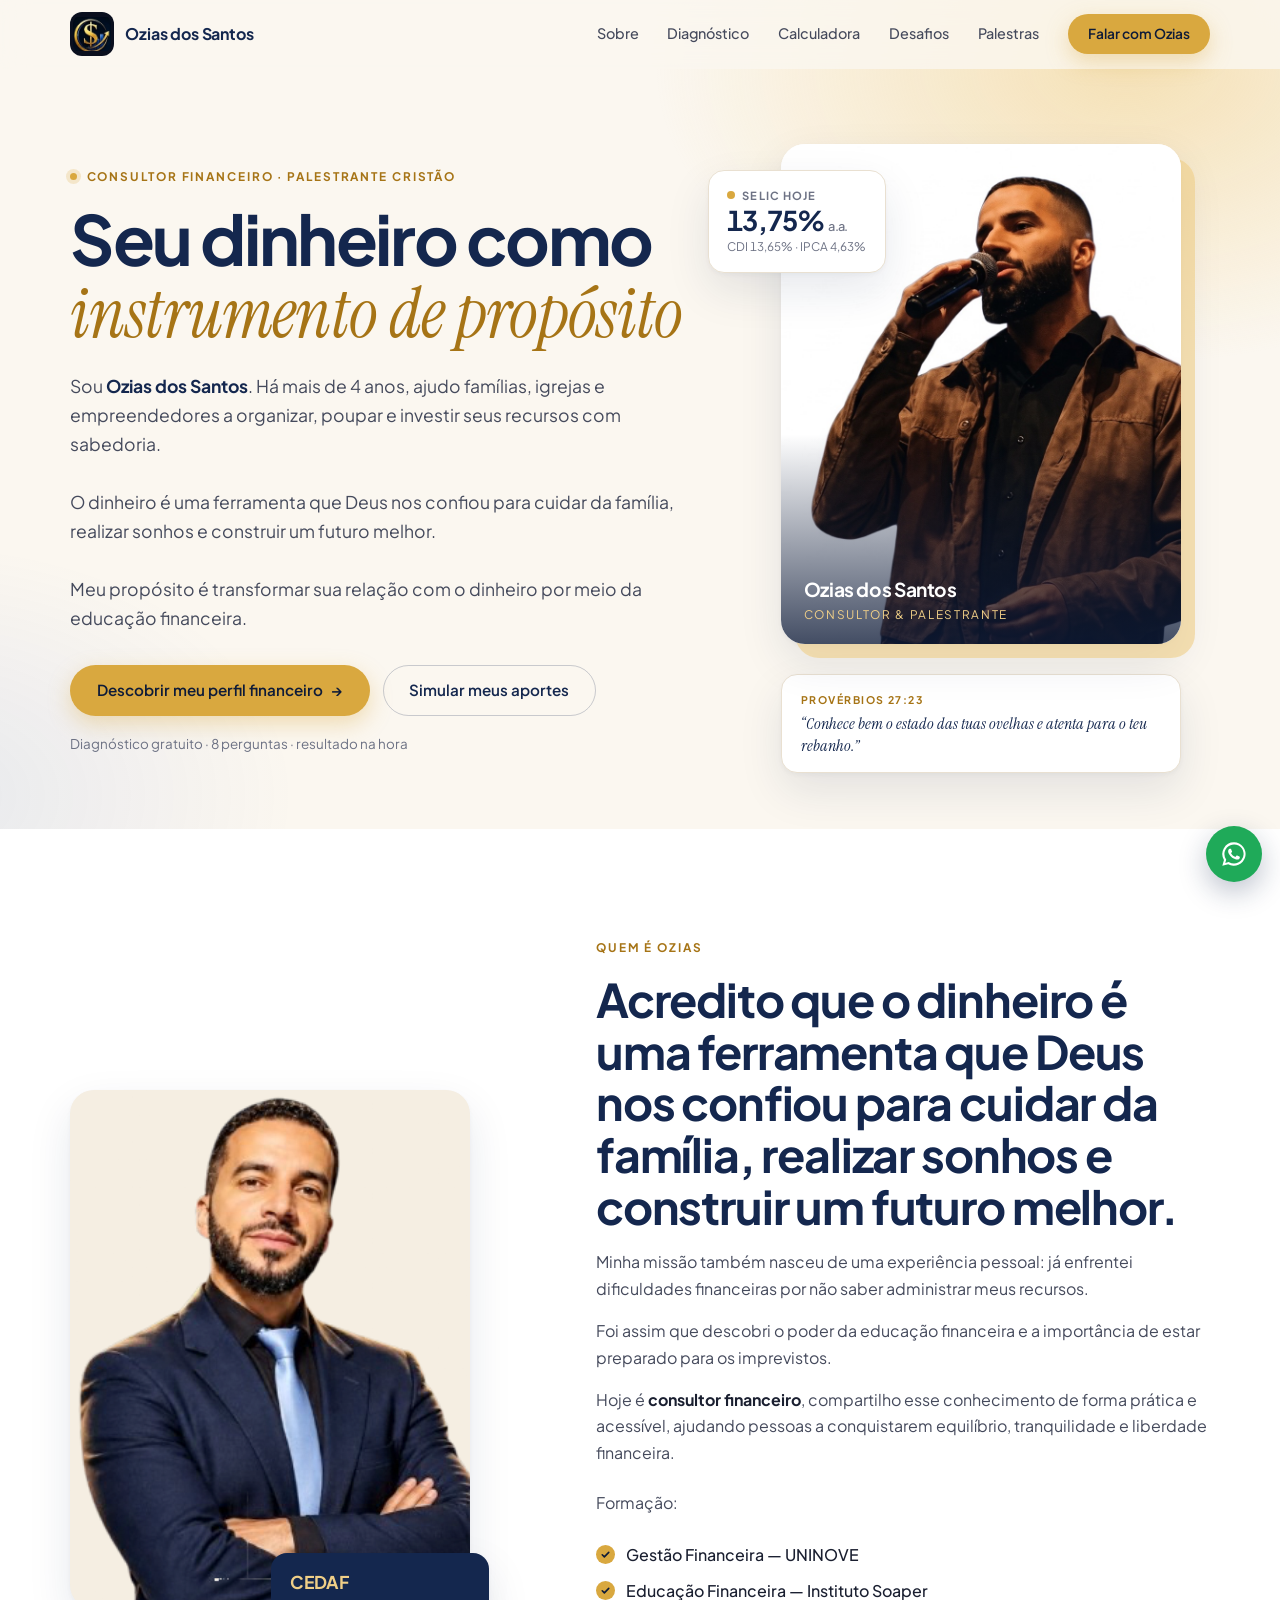
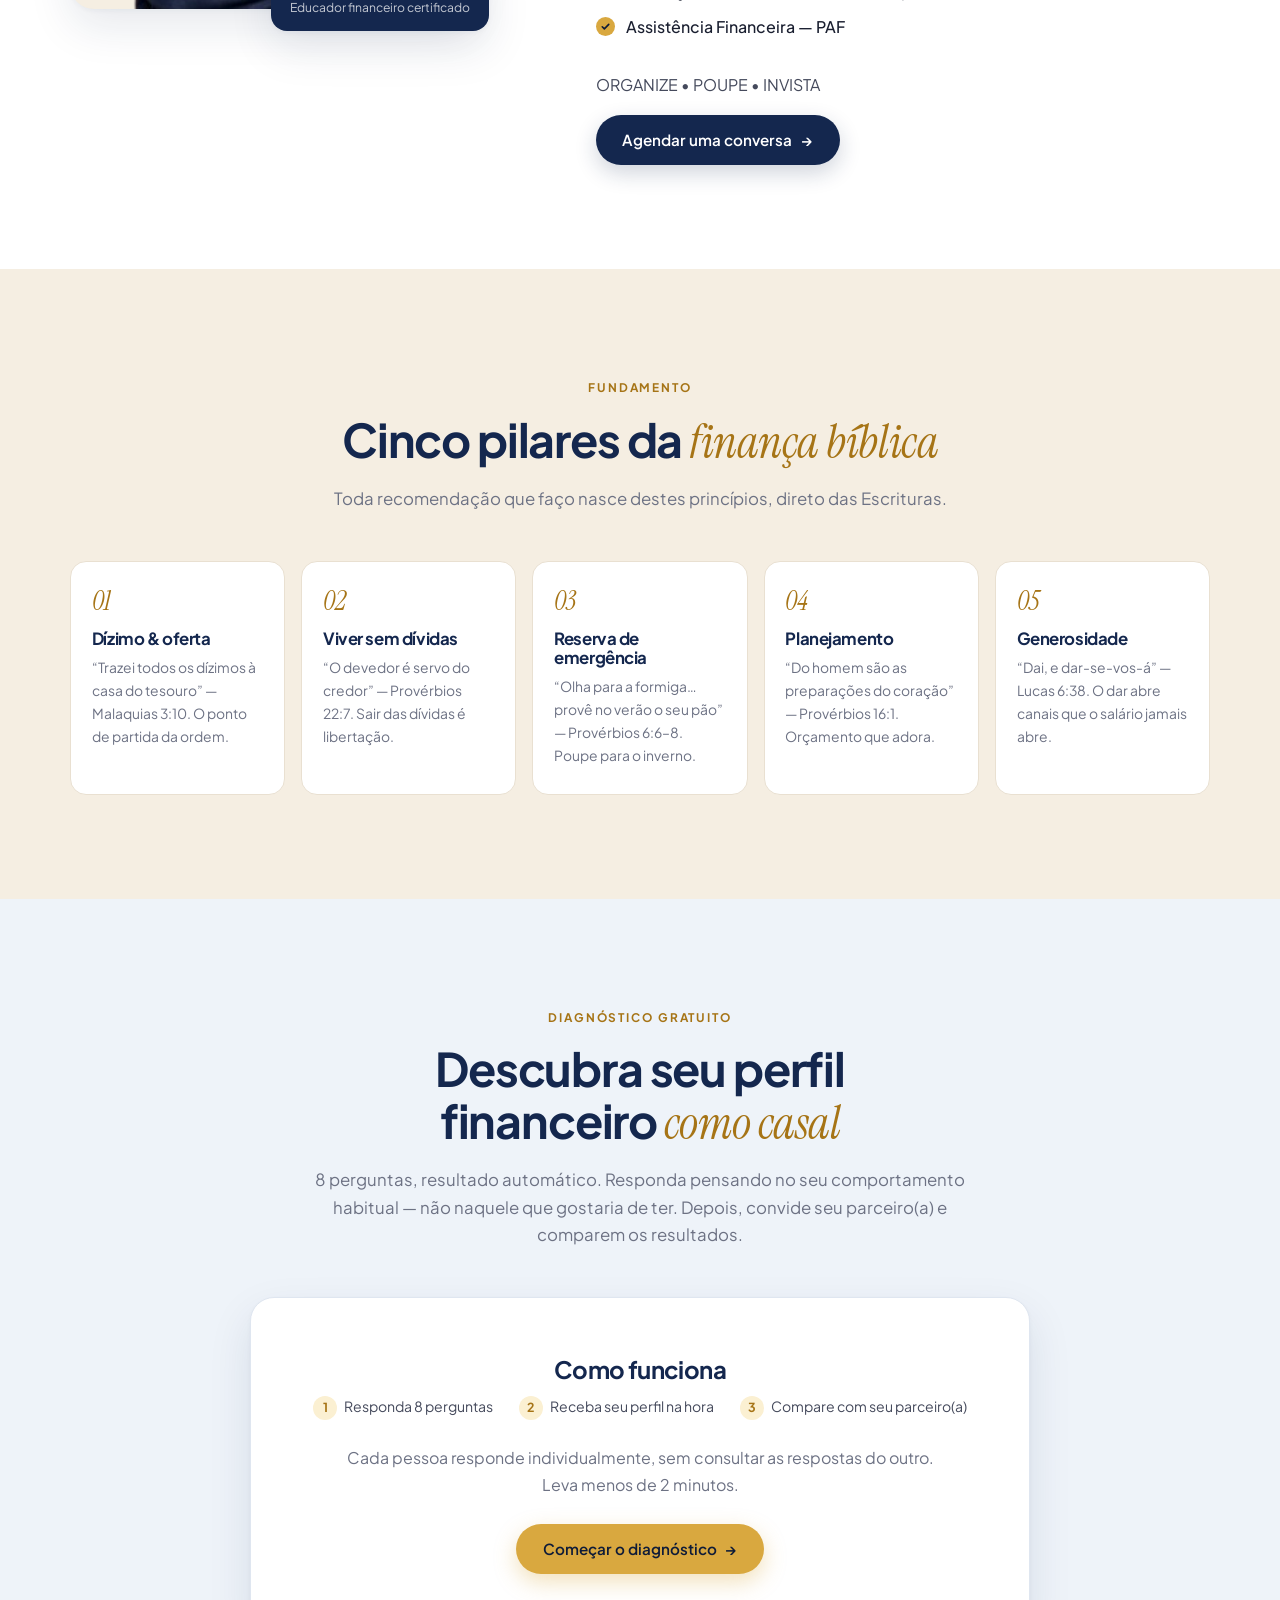
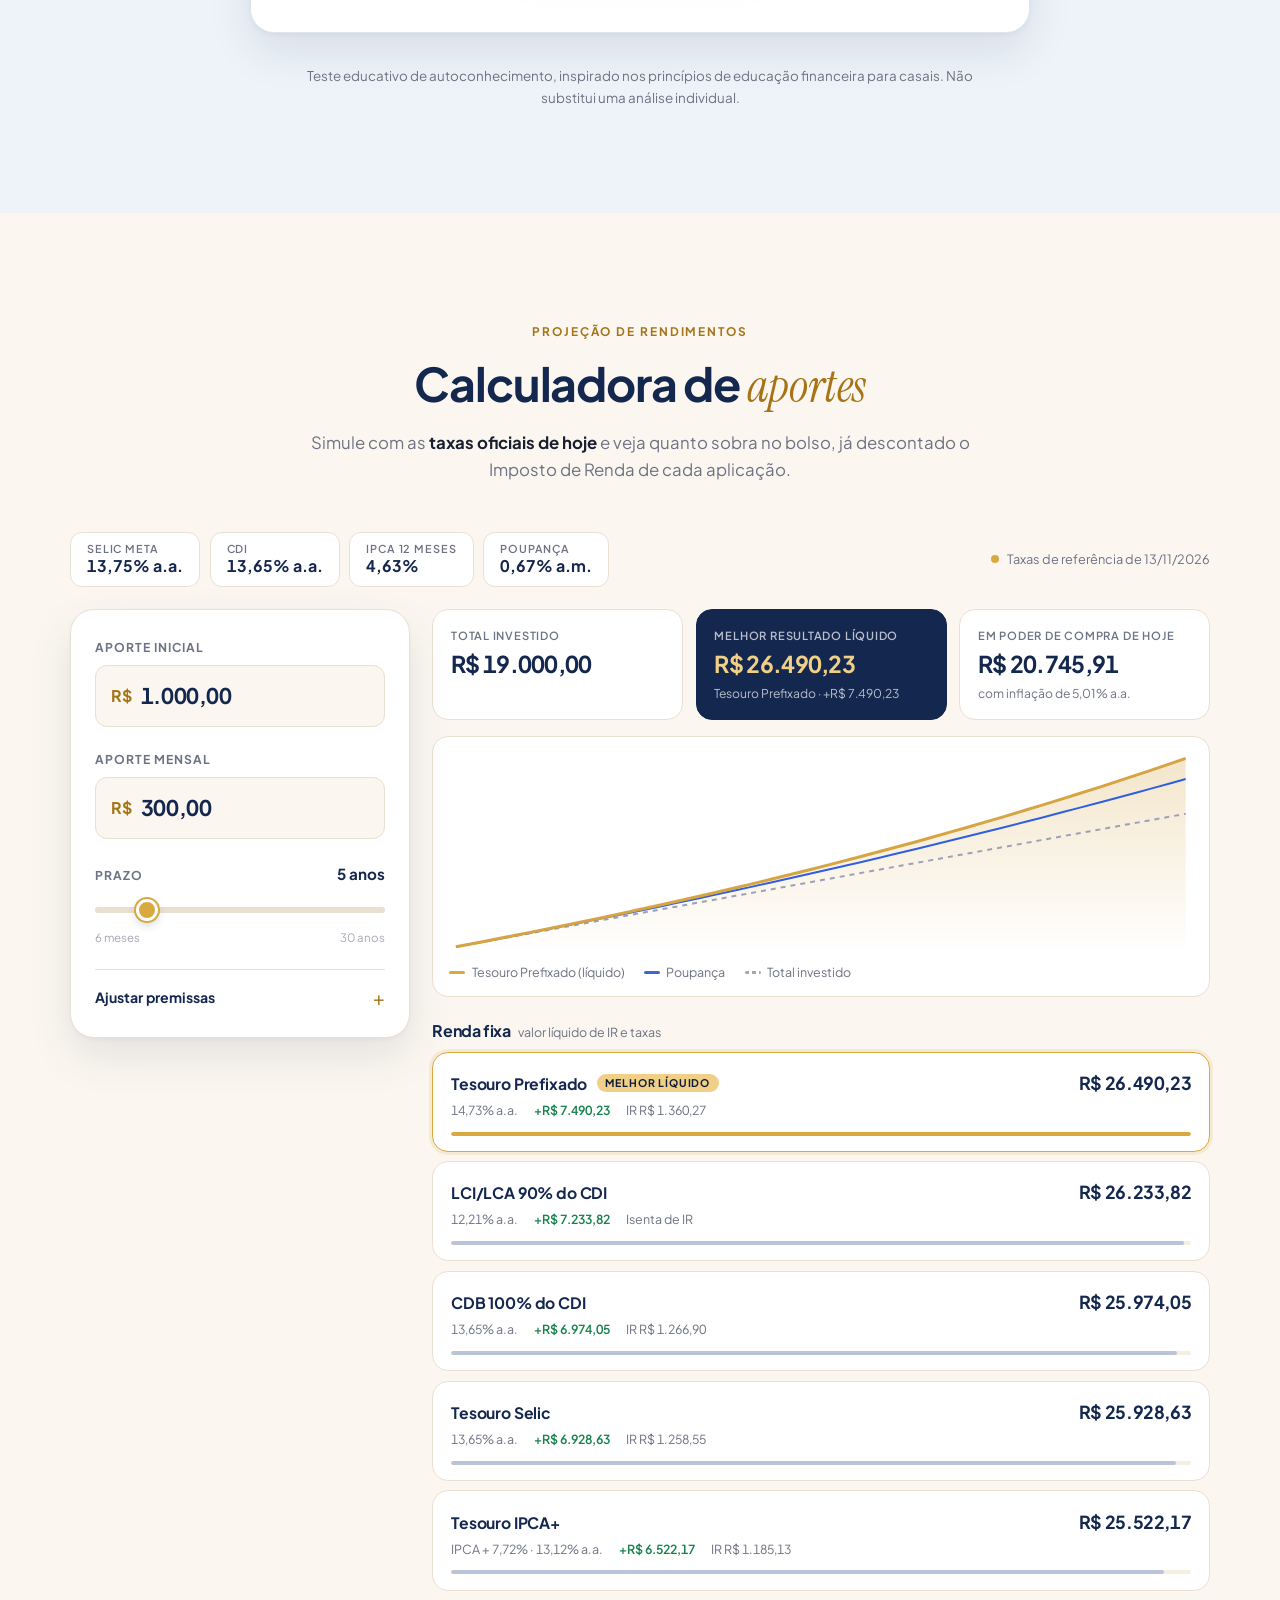
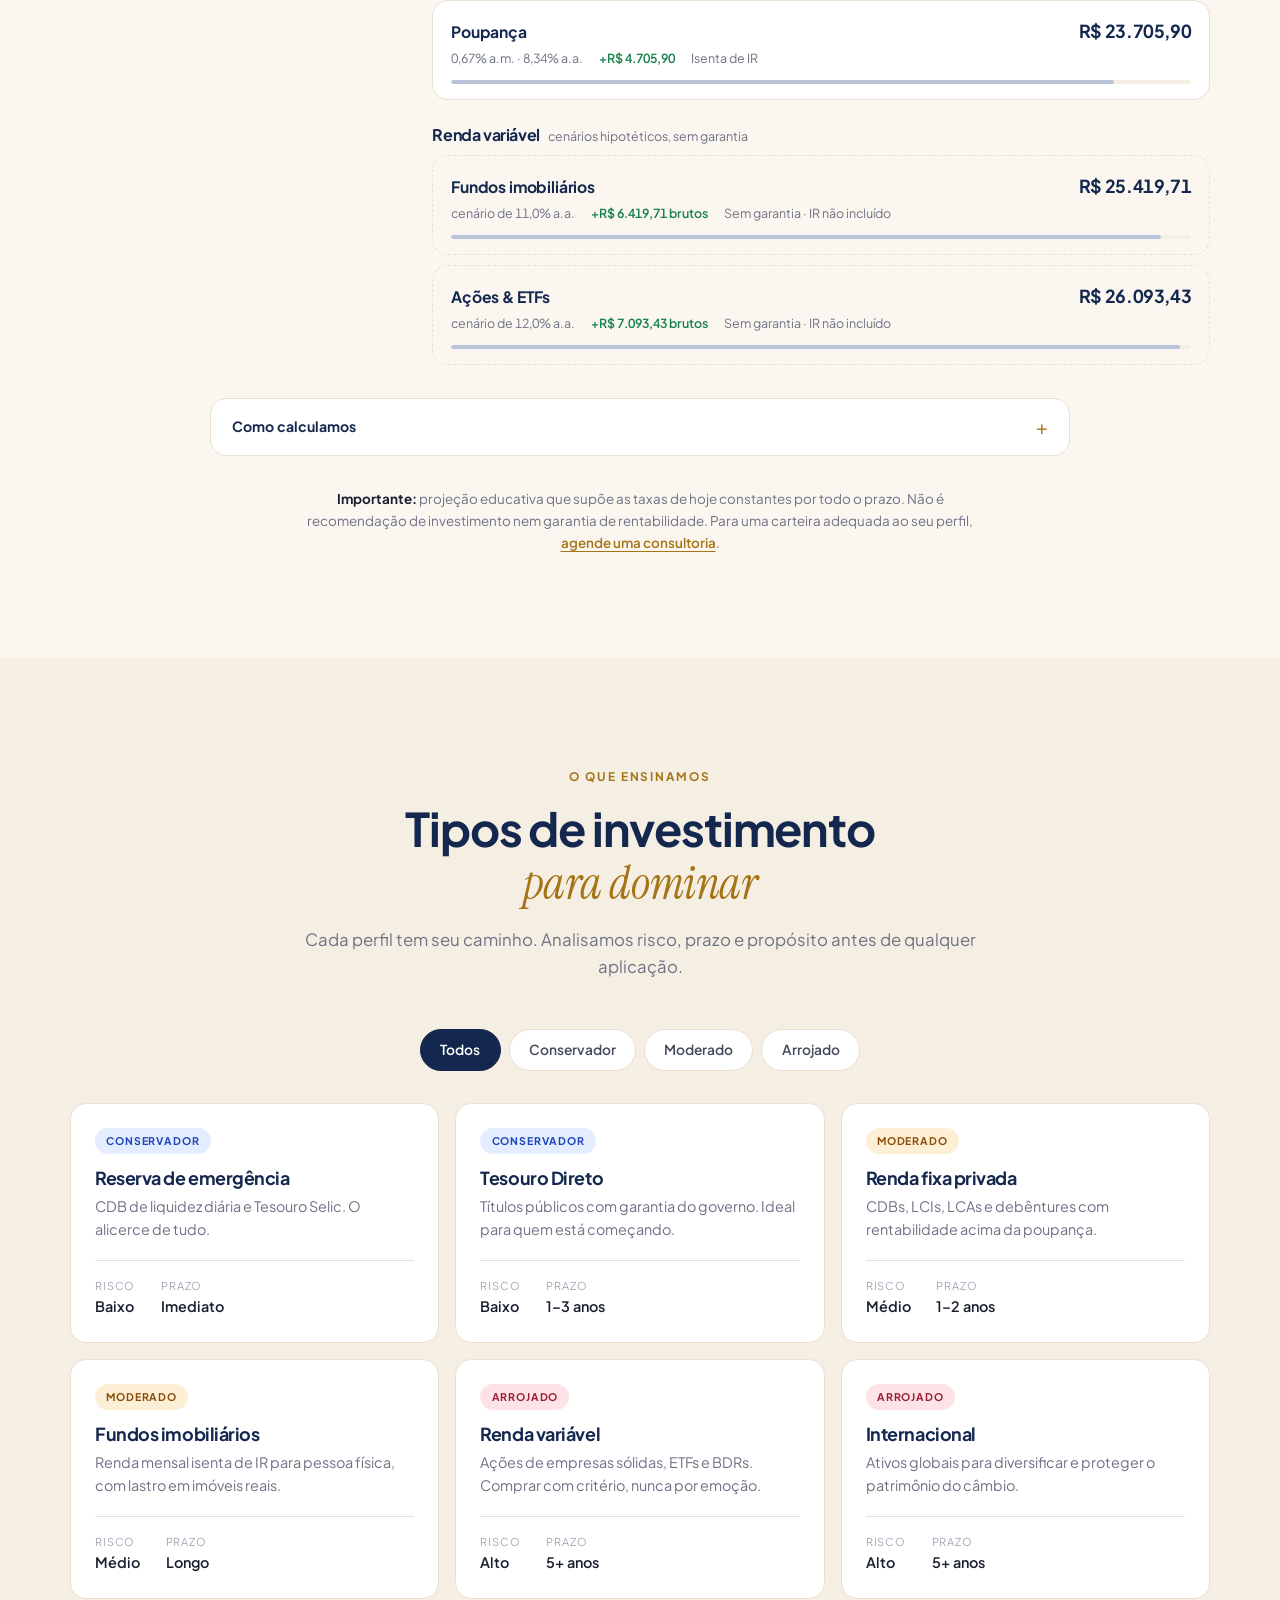
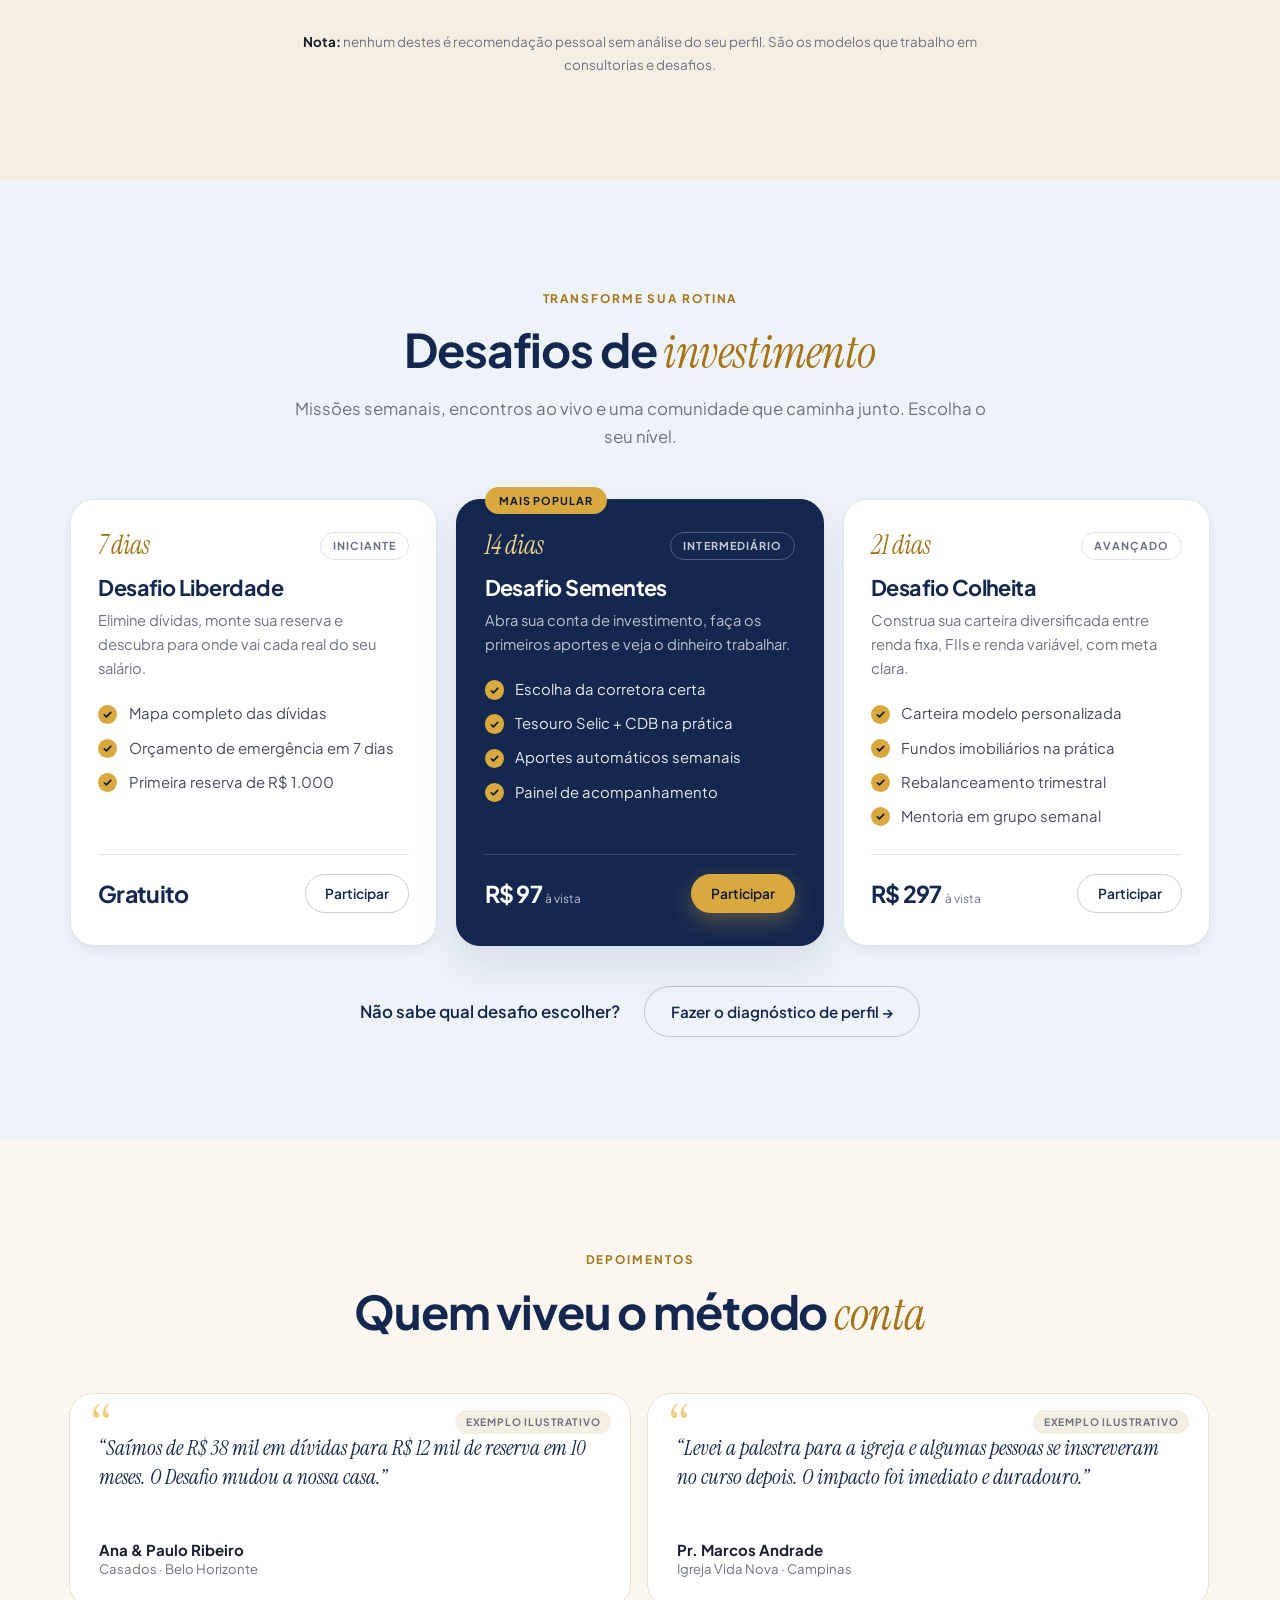
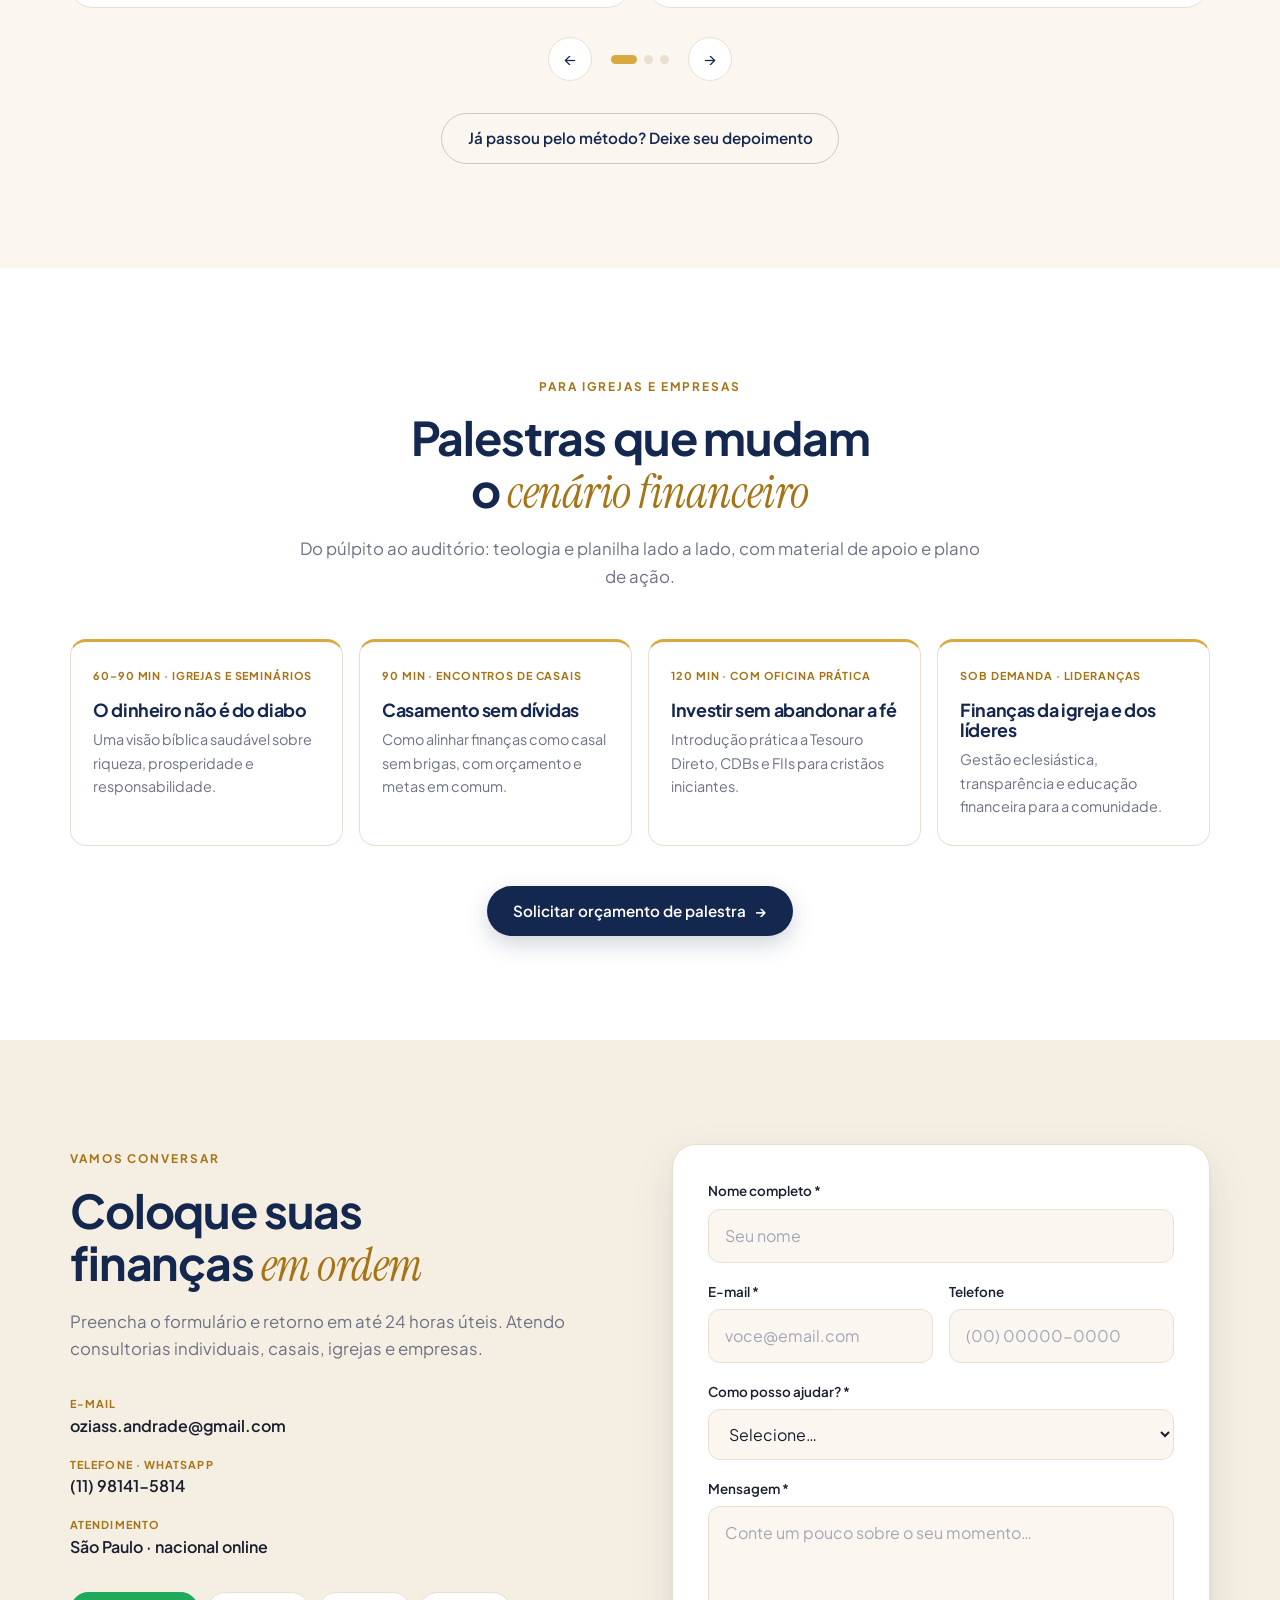
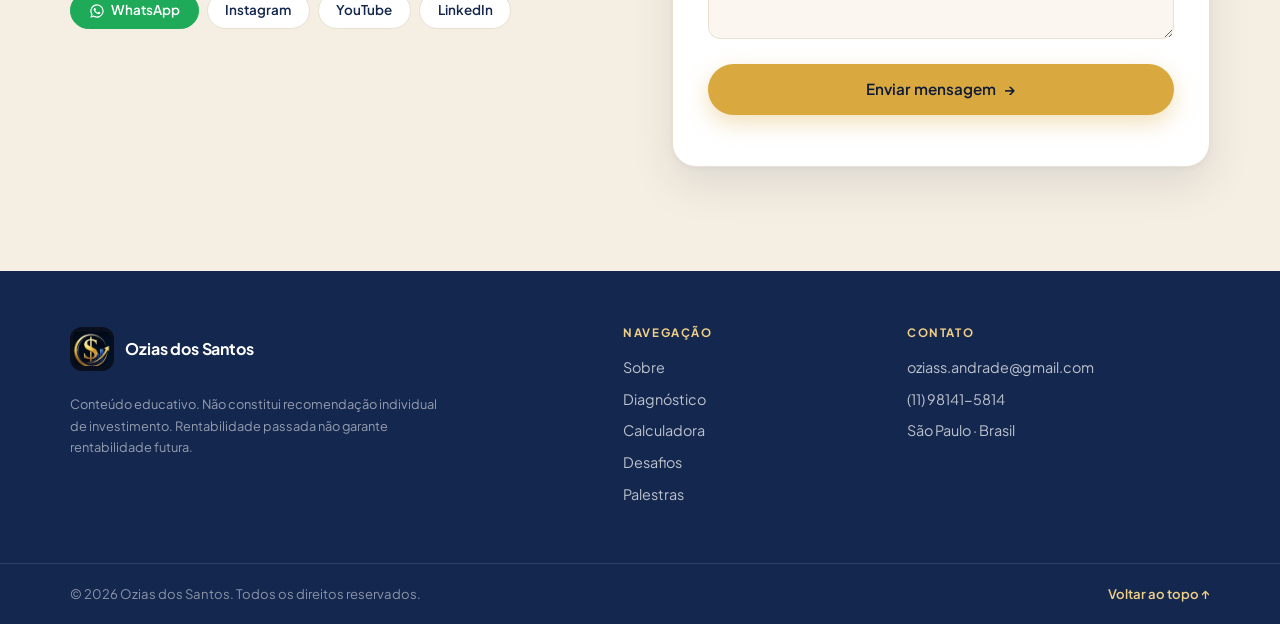
==== commit 980ccb10: "alteração de paragrafos" ====
--- a/index.html
+++ b/index.html
@@ -116,23 +116,28 @@
 
         <div class="about-copy reveal">
           <p class="eyebrow">Quem é Ozias</p>
-          <h2 class="title">Da bancarrota à bênção, <em>um método nasceu no caminho</em></h2>
+          <h2 class="title">Acredito que o dinheiro é uma ferramenta que Deus nos confiou para cuidar da família, realizar sonhos e construir um futuro melhor.</h2>
           <p>
-            Em 2011, endividado e sem rumo, Ozias descobriu que a Bíblia fala de finanças mais
-            vezes do que de oração. Estudou as Escrituras e a administração financeira lado a
-            lado e construiu um método simples, prático e profundamente bíblico.
+            Minha missão também nasceu de uma experiência pessoal: já enfrentei dificuldades financeiras por não saber administrar meus recursos.
+		  </p>
+		  <p>
+			Foi assim que descobri o poder da educação financeira e a importância de estar preparado para os imprevistos.
           </p>
+		  
           <p>
-            Hoje é <strong>consultor financeiro</strong>, <strong>palestrante</strong> e
-            <strong>mentor</strong>, percorrendo o Brasil para levar o púlpito à planilha —
-            transformando princípios eternos em decisões financeiras concretas.
+            Hoje é <strong>consultor financeiro</strong>, compartilho esse conhecimento de forma prática e acessível, 
+			ajudando pessoas a conquistarem equilíbrio, tranquilidade e liberdade financeira.
           </p>
           <ul class="checks">
-            <li>Consultoria individual e familiar</li>
-            <li>Palestras e seminários para igrejas</li>
-            <li>Mentoria para casais e desafios em grupo</li>
-            <li>Educador financeiro certificado — CEDAF</li>
+		  <p>Formação:</p>
+            <li>Gestão Financeira — UNINOVE</li>
+            <li>Educação Financeira — Instituto Soaper</li>
+            <li>Assistência Financeira — PAF</li>
           </ul>
+		<p> ORGANIZE • POUPE • INVISTA </p>
+		  
+		  	  
+		  
           <a href="#contato" class="btn btn-dark">Agendar uma conversa <span aria-hidden="true">→</span></a>
         </div>
       </div>
